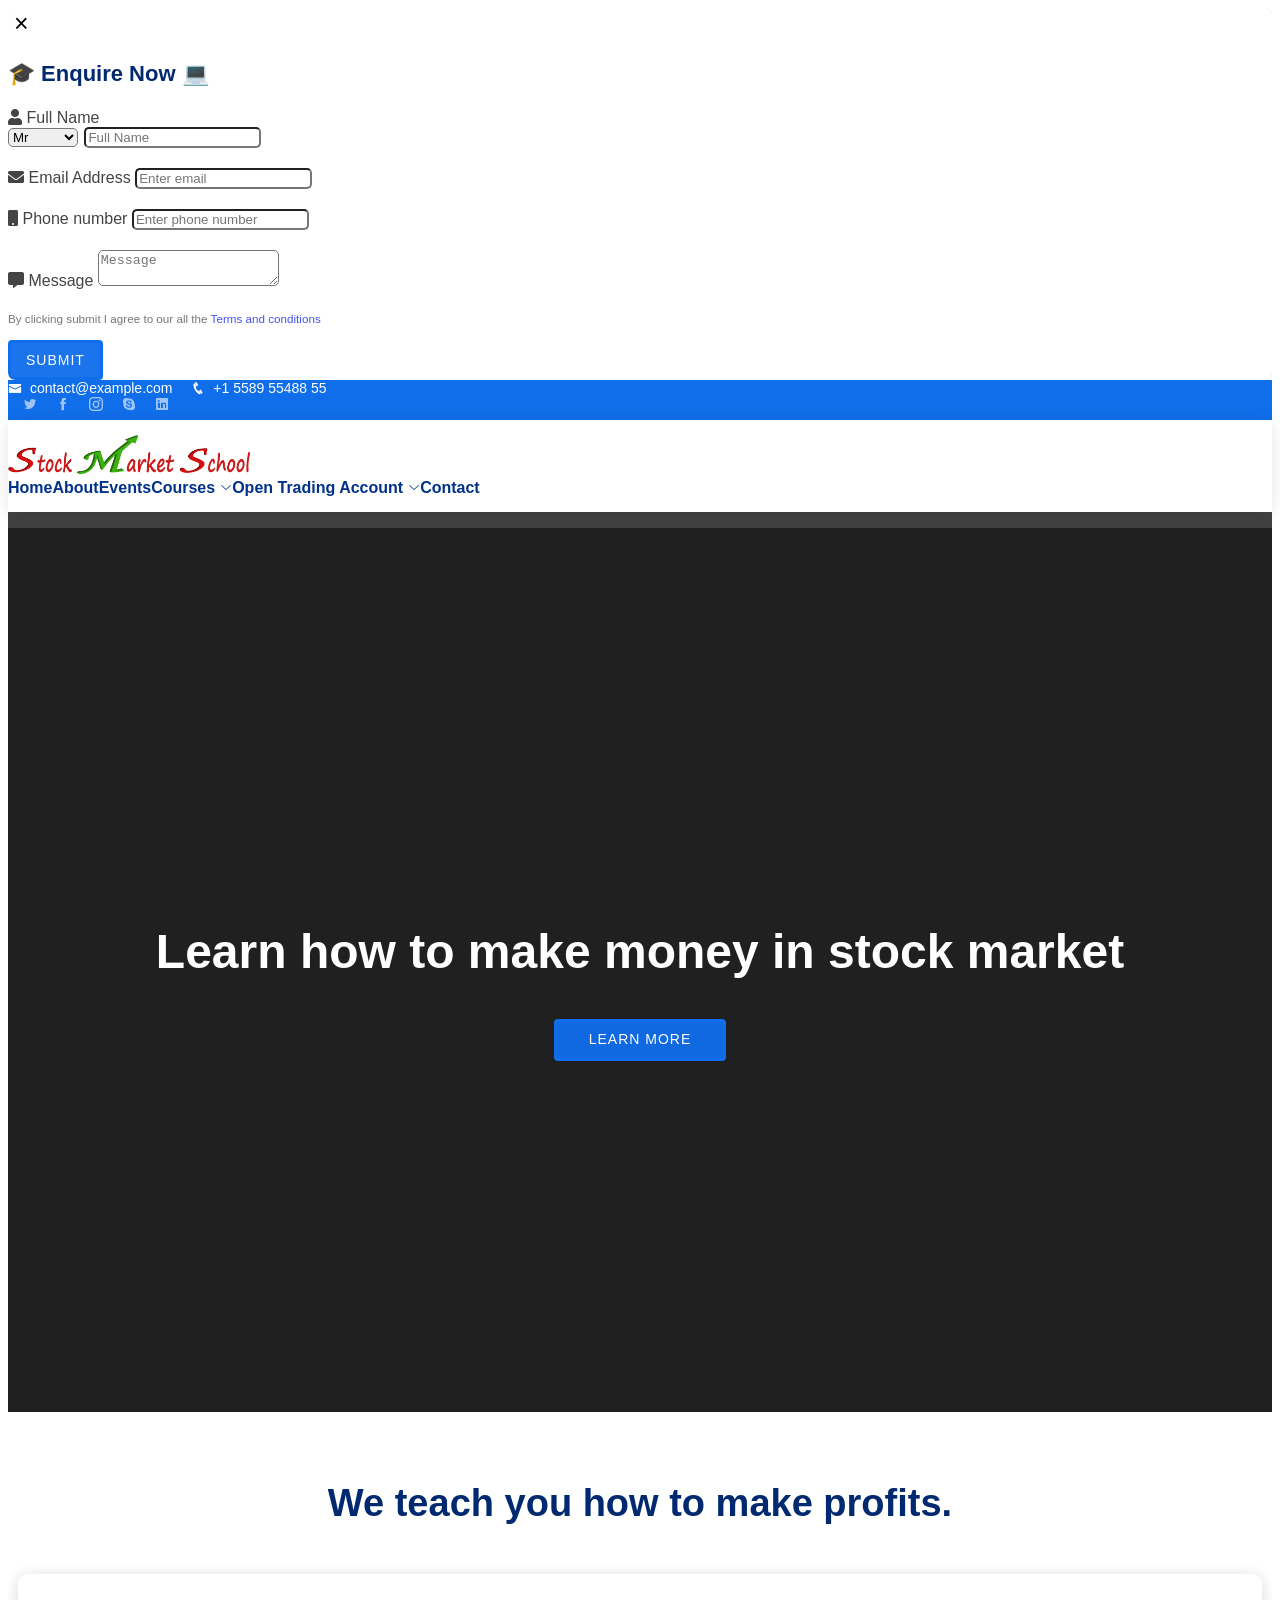
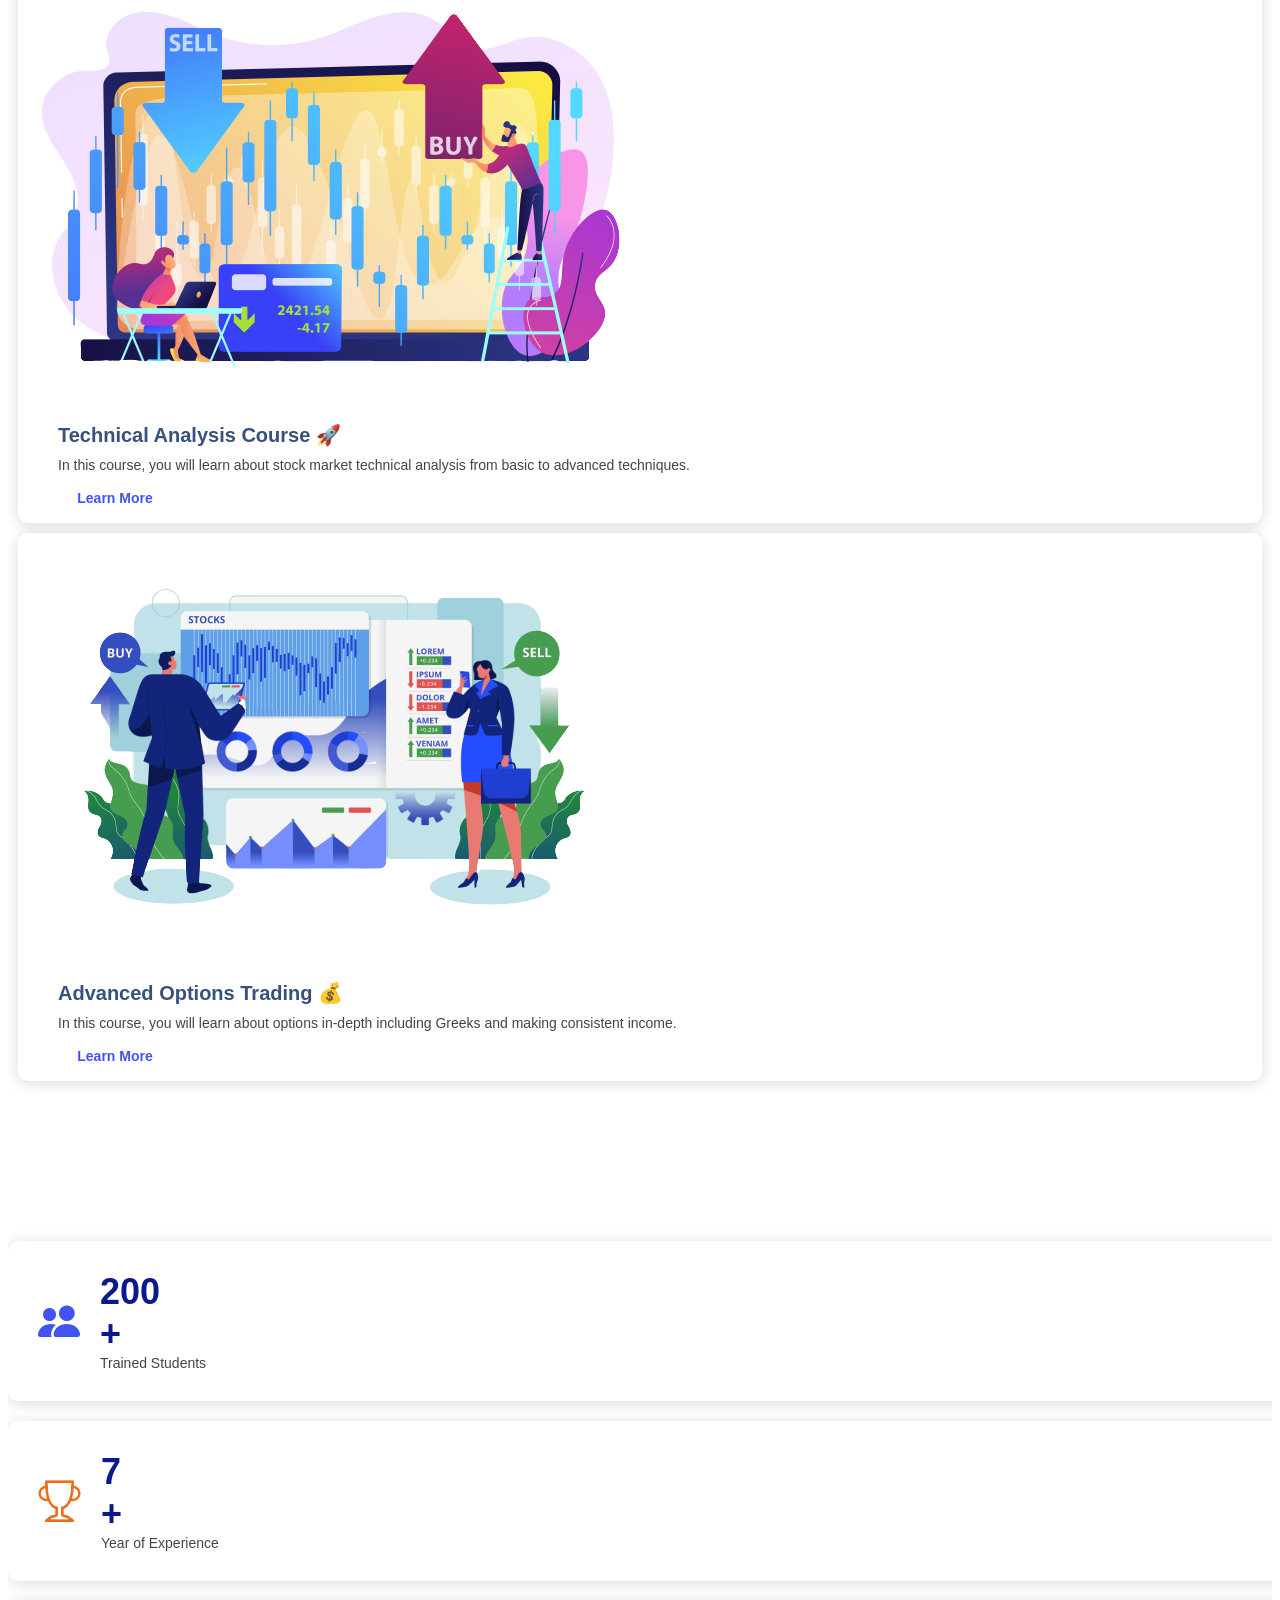
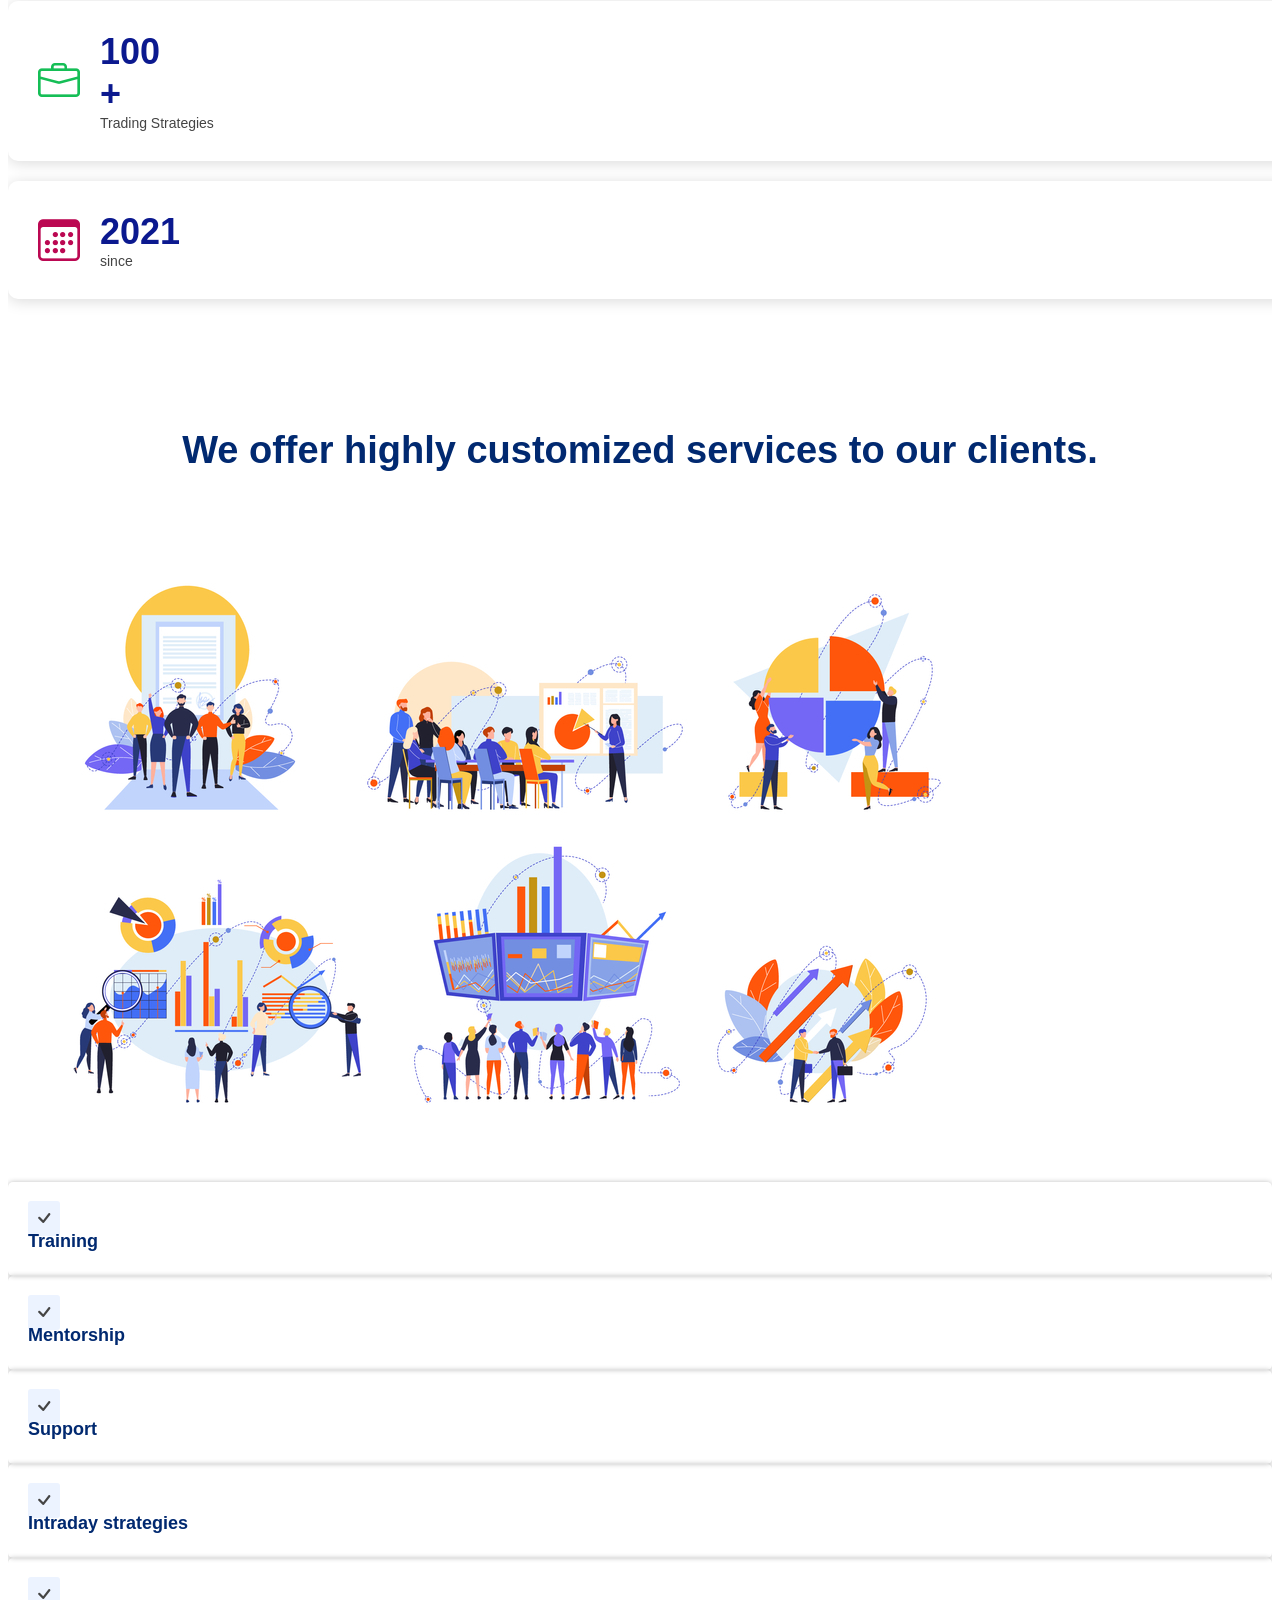
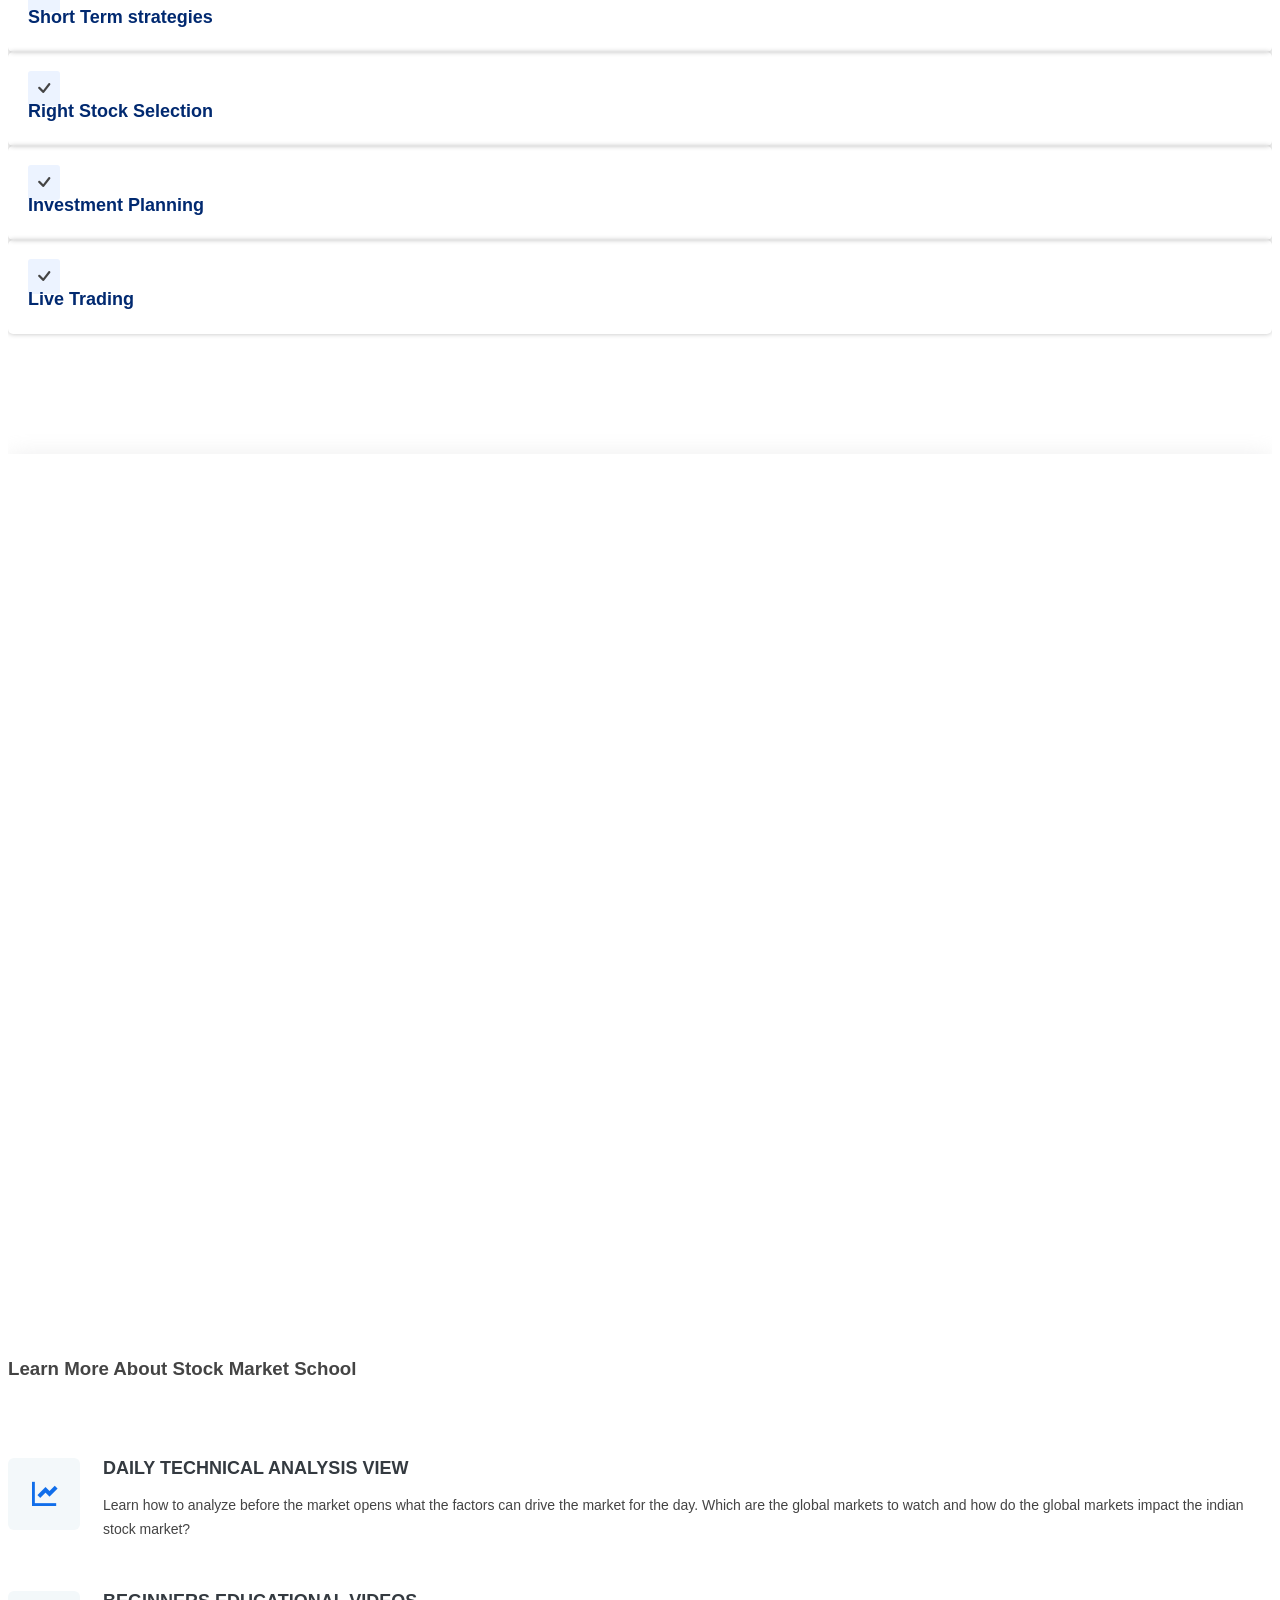
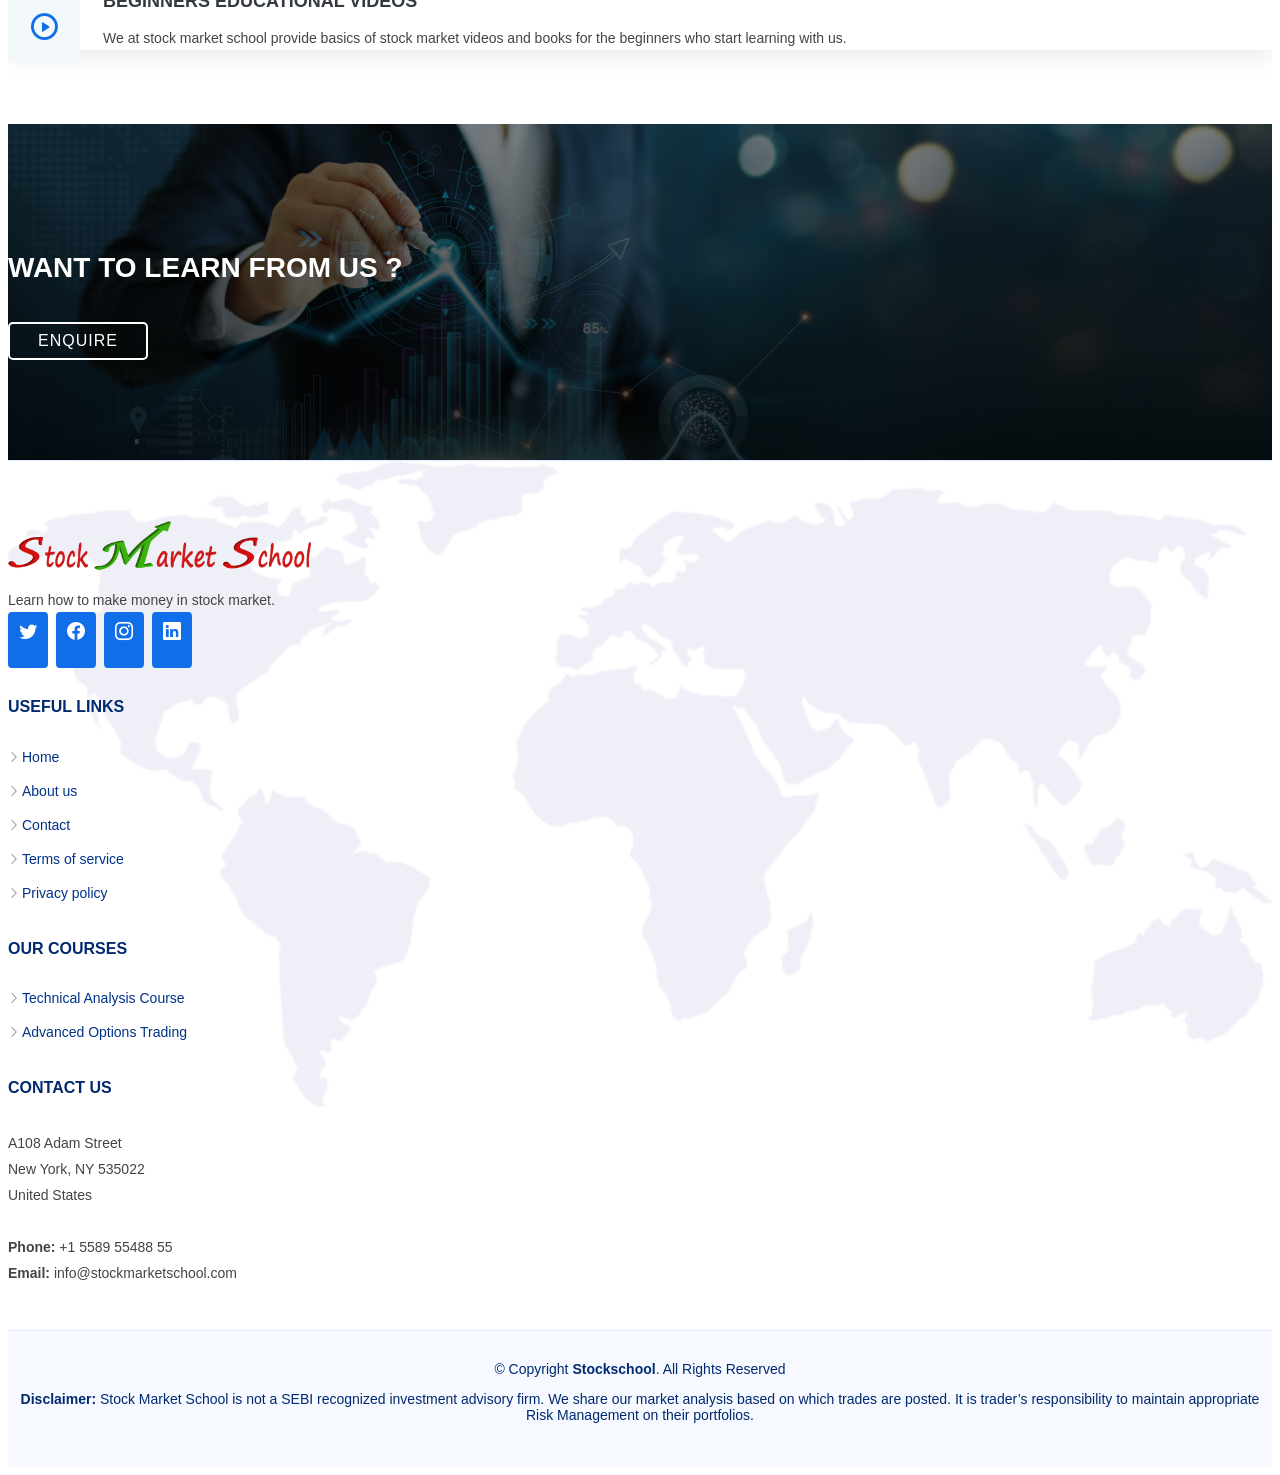
==== index.html @ 6d4ac3c4 "sfs" ====
<!DOCTYPE html>
<html lang="en">

<head>

  <meta charset="utf-8">
  <meta content="width=device-width, initial-scale=1.0" name="viewport">

  <title>Stock Market School-Home</title>
  <meta content="" name="description">

  <meta content="" name="keywords">

  <!-- Favicons -->
  <link rel="shortcut icon" href="favicon_io/favicon.ico" type="image/x-icon">
  <link href="favicon_io/apple-touch-icon.png" rel="apple-touch-icon">

  <!-- Vendor CSS Files -->
  <link href="assets/vendor/bootstrap/css/bootstrap.min.css" rel="stylesheet">
  <link href="assets/vendor/bootstrap-icons/bootstrap-icons.css" rel="stylesheet">
  <link href="assets/vendor/aos/aos.css" rel="stylesheet">
  <script src="assets/vendor/aos/aos.js"></script>
  <link href="assets/vendor/remixicon/remixicon.css" rel="stylesheet">
  <link href="assets/vendor/swiper/swiper-bundle.min.css" rel="stylesheet">
  <link href="assets/vendor/glightbox/css/glightbox.min.css" rel="stylesheet">
  <link rel="stylesheet" href="https://pro.fontawesome.com/releases/v5.10.0/css/all.css" integrity="sha384-AYmEC3Yw5cVb3ZcuHtOA93w35dYTsvhLPVnYs9eStHfGJvOvKxVfELGroGkvsg+p" crossorigin="anonymous"/>

  <!-- <link href="assets/vendor/boxicons/css/boxicons.min.css" rel="stylesheet"> -->

  <!-- Template Main CSS File -->
  <link href="assets/css/style.css" rel="stylesheet">


  <!-- Google Fonts -->
  <!-- <link
    href="https://fonts.googleapis.com/css?family=Open+Sans:300,300i,400,400i,600,600i,700,700i|Raleway:300,300i,400,400i,500,500i,600,600i,700,700i|Poppins:300,300i,400,400i,500,500i,600,600i,700,700i"
    rel="stylesheet"> -->

  <!-- carousel CSS Files -->
  <link href="assets/assets_carousel/vendor/icofont/icofont.min.css" rel="stylesheet">


  <script src="assets/assets_carousel/vendor/jquery/jquery.min.js"></script>
  <script src="assets/assets_carousel/vendor/bootstrap/js/bootstrap.bundle.min.js"></script>


  <!-- corousel Main CSS File -->
  <!-- <link href="assets_carousel/css/style.css" rel="stylesheet"> -->
  <!-- coursel css end -->

</head>
<style>
  p.one {
    border: solid 2px white;
    text-align: center;
    border: solid 2px white;
    padding: 5px;
    width: 100px;
    border-radius: 5px;
    /* 5px top and bottom, 20px on the sides */
  }

  .one:hover>b {
    color: black !important;
    animation: ease-in-out;
    animation-delay: 1s;
    transition: 0.25s;
  }

  .course-learn-more {
    display: block;
    width: 100px;
    text-align: center;
  }

  /* modal css */
  .modal-form {
    border-radius: 5px;
  }

  .modal-form:active {
    border-radius: 5px;
    outline: none;
    box-shadow: 0 0 0 2px rgb(0 102 253 / 55%) !important;
  }

  .modal-form:focus {
    box-shadow: 0 0 0 2px rgb(0 102 253 / 55%) !important;
    border-radius: 5px;
  }

  .modal {
    font-family: "Nunito", sans-serif !important;
    border-radius: 7px;
    overflow: hidden;
    background-color: transparent;
  }

  .modal .logo a img {
    width: 30px;
  }

  .modal .modal-content {
    background-color: transparent;
    border: none;
    border-radius: 7px;
  }

  .modal .modal-content .modal-body {
    border-radius: 7px;
    overflow: hidden;
    background-color: #efefef;
    padding-left: 0px;
    padding-right: 0px;
    -webkit-box-shadow: 0 10px 50px -10px rgba(0, 0, 0, 0.9);
    box-shadow: 0 10px 50px -10px rgba(0, 0, 0, 0.9);
  }

  .modal .modal-content .modal-body h2 {
    font-size: 18px;
  }

  .modal .modal-content .modal-body p {
    color: #777;
    font-size: 14px;
  }

  .modal .modal-content .modal-body h3 {
    color: #012970;
    font-size: 22px;
    font-family: "Nunito", sans-serif;
  }

  .modal .modal-content .modal-body .close-btn {
    color: #000;
  }

  .modal .modal-content .modal-body .promo-img {
    -webkit-box-flex: 0;
    -ms-flex: 0 0 50%;
    flex: 0 0 50%;
  }

  .modal .cancel {
    color: gray;
    font-size: 14px;
  }

  .close {
    background: white;
    border: none;
    font-size: 25px;
    font-family: 'Segoe UI', Tahoma, Geneva, Verdana, sans-serif;
  }

  .close:hover {
    transform: rotate(30deg);
    color: blue;
    /* font-size: 3px; */
    transition: 0.12s;
  }

  .space {
    margin-top: 20px;
    margin-bottom: 20px;
  }

  .submit {

    font-family: "Roboto", sans-serif;
    font-weight: 400;
    font-size: 14px;
    letter-spacing: 1px;
    display: inline-block;
    /* padding: 10px 32px 12px 32px; */
    padding: 10px !important;
    padding-left: 15px !important;
    padding-right: 15px !important;
    border-radius: 4px;
    transition: 0.5s;
    line-height: 1;
    /* margin: 10px; */
    color: #fff;
    -webkit-animation-delay: 0.8s;
    animation-delay: 0.8s;
    text-transform: uppercase;
    border: 3px solid #106eea;
    background: #106eeaf3;

  }

  .submit:hover {
    color: #106eea;
    background: transparent;
    border-color: #106eea;
  }

  .bg-image {
    background-size: cover;
    background-position: center;
    background-repeat: no-repeat;
  }

  .video-responsive {
    overflow: hidden;
    padding-bottom: 70%;
    position: relative;
    height: 0;
  }

  .video-responsive iframe {
    left: 0;
    top: 0;
    height: 100%;
    width: 100%;
    position: absolute;
  }
</style>
<!-- <script>
  var myCarousel = document.getElementById('myCarousel')

  myCarousel.addEventListener('slide.bs.carousel', function () {
    // do something...
    alert("move");
  })
</script> -->
<script>
  // show modal
  $(window).on('load', function () {
    // $('#exampleModalCenter').modal('toggle');
    setTimeout(function () {
      $('#exampleModalCenter').modal('show');

    }, 4000);
    setInterval(function () {
      console.log('Modal.show()');
      document.getElementById("modal-form").reset();

      $('#exampleModalCenter').modal('show');
    }, 120000);
  });

  $(document).ready(function () {
    // alert("close");
    $("#close").click(function () {
      document.getElementById("modal-form").reset();
      $('#exampleModalCenter').modal('hide');
    });
  });
</script>

<script src="https://code.jquery.com/jquery-3.5.1.min.js"></script>
<!-- <link rel="stylesheet" href="https://stackpath.bootstrapcdn.com/bootstrap/4.5.0/css/bootstrap.min.css">
   <script src="https://code.jquery.com/jquery-3.5.1.min.js"></script>
   <script src="https://stackpath.bootstrapcdn.com/bootstrap/4.5.0/js/bootstrap.min.js"></script> -->
<body>
  <!-- ======= modal ======= -->
  <!-- Button to Open the Modal -->
  <!-- The Modal -->
  <!-- Button trigger modal -->



  <!-- Modal -->
  <div class="modal fade" id="exampleModalCenter" tabindex="-1" role="dialog" aria-labelledby="exampleModalCenterTitle"
    aria-hidden="true">
    <div class="modal-dialog modal-lg modal-dialog-centered" role="document">
      <div class="modal-content rounded-0">

        <div class="modal-body py-0">
          <div class="d-flex main-content">
            <div class="container">
              <div class="row">

                <div class="bg-image promo-img col-sm-8 mr-3"
                  style="background-image: url('assets/img/logo/log png.png');">
                </div>

                <div class="col-sm-6" style="background-color: white;">
                  <div class="content-text  p-4">

                    <div style="margin: left 300px;">
                      <button type="button" id="close" class="close float-end" data-dismiss="modal">&times;</button>
                    </div>

                    <div class="d-flex justify-content-center">
                      <h3>🎓️ Enquire Now 💻️</h3>
                      <!-- <p>All their equipment and instruments are alive. The sky was cloudless and of a deep dark
                        blue.</p> -->
                    </div>


                    <form id="modal-form" name="submit-to-google-sheet" method="post">
                      <div class="form-row">
                        <div class="form-group input-field space ">
                          <i class="fas fa-user"></i> <label for="fname">Full Name</label>
                          <div class="d-flex flex-row justify-content-center">
                            <!-- <input class="form-control modal-form" style="width: 70px; margin-right: 2px;" id = "title"  type='text' list='listid'
                              placeholder="Mr">
                            <datalist id='listid'>
                              <option value='Mr'>
                              <option value='Mrs'>
                            </datalist> -->
                            <select name="cars" class="form-control modal-form" style="width: 70px; margin-right: 2px;"
                              id="title" required>
                              <!-- <option value="">Title</option> -->
                              <option value="Mr">Mr</option>
                              <option value="Mrs">Mrs</option>
                              <option value="Ms">Ms</option>
                              <option value="Miss">Miss</option>
                              <option value="Dr">Dr</option>
                            </select>
                            <input type="text" class="form-control validate modal-form" id="name" name="name"
                              placeholder="Full Name" required>
                          </div>
                        </div>
                      </div>
                      <div class="form-group space">
                        <i class="fas fa-envelope"></i> <label for="name">Email Address</label>
                        <input type="email" class="form-control modal-form" name="email" id="email"
                          placeholder="Enter email" required>
                      </div>
                      <div class="form-group space">
                        <i class="fas fa-mobile"></i> <label for="numbers">Phone number</label>
                        <input type="tel" class="form-control modal-form" id="phonenumber" name="phonenumber"
                          placeholder="Enter phone number" aria-required="true"  required>
                         
                      </div>
                      <div class="form-group space">
                        <i class="fas fa-comment-alt"></i> <label for="message">Message</label>
                        <textarea name="message" id="message" class="form-control modal-form" placeholder="Message"
                          aria-describedby="helpId"></textarea>
                      </div>
                      <div class="form-group  d-flex flex-row justify-content-center">
                        <p class="custom-note"><small>By clicking submit I agree to our all the <a href="#">Terms and
                              conditions</a></small></p>
                      </div>
                      <div class="form-group d-flex flex-row justify-content-center">
                        <input type="submit" class="btn submit btn-primary btn-block"
                          style="padding: 5px; padding-left: 20px; padding-right: 20px;">
                      </div>
                    </form>
                  </div>
                </div>
              </div>
            </div>
          </div>
        </div>
      </div>
    </div>
  </div>
  <!-- ======= end modal ======= -->
  <!-- ======= Top Bar ======= -->

  <div id="topbar" class="d-none d-lg-flex align-items-center fixed-top">
    <div class="container d-flex">
      <div class="contact-info mr-auto">
        <i class="icofont-envelope"></i> <a href="mailto:contact@example.com">contact@example.com</a>
        <i class="icofont-phone"></i> +1 5589 55488 55
      </div>
      <div class="top-bar-social-links">
        <a href="#" class="twitter"><i class="icofont-twitter"></i></a>
        <a href="#" class="facebook"><i class="icofont-facebook"></i></a>
        <a href="#" class="instagram"><i class="icofont-instagram"></i></a>
        <a href="#" class="skype"><i class="icofont-skype"></i></a>
        <a href="#" class="linkedin"><i class="icofont-linkedin"></i></i></a>
      </div>
    </div>
  </div>
  <!-- ======= Header ======= -->
  <header id="header" class="header fixed-top">
    <div class="container-fluid container-xl d-flex align-items-end justify-content-between">

      <a href="index.html" class="logo d-flex align-items-center">
        <img class="img-fluid" src="assets/img/logo/nav_logo_tx1.png" alt="">

        <!-- <span>Stock Market School</span> -->
      </a>

      <nav id="navbar" class="navbar">
        <ul>
          <li><a class="nav-link scrollto" href="index.html">Home</a></li>
          <div></div>
          <li><a class="nav-link scrollto" href="about.html">About</a></li>
          <li><a class="nav-link scrollto" href="live-webinar.html">Events</a></li>
          <li class="dropdown"><a class="nav-link scrollto" href="" disabled tabindex="-1">Courses <i
                class="bi bi-chevron-down"></i></a>
            <ul>
              <li><a href="courses/course1.html">🚀️ Technical Analysis Course</a></li>
              <li><a href="courses/course2.html">💰️ Advanced Options Trading</a></li>

            </ul>
          </li>

          <!-- <ul>
              <li><a href="#">Drop Down 1</a></li>
              <li class="dropdown"><a href="#"><span>courses</span> <i class="bi bi-chevron-right"></i></a>
                <ul>
                  <li><a href="#">course 1</a></li>
                  <li><a href="#">course 2</a></li>

                </ul>
              </li>
              <li><a href="#">Drop Down 2</a></li>
              <li><a href="#">Drop Down 3</a></li>
              <li><a href="#">Drop Down 4</a></li>
            </ul>
          </li> -->
          <li class="dropdown"><a class="nav-link scrollto" href="" disabled tabindex="-1">Open Trading Account <i
                class="bi bi-chevron-down"></i></a>
            <ul>
              <li><a href="https://zerodha.com/?c=FX9409&s=CONSOLE"><img src="assets/img/nav-icons/footer-zerodha.png"
                    class="img-responsive img-thumbnail" style="height: 30px;width: 30px;" alt="" srcset=""> Open an
                  account with Zerodha </a></li>
              <li><a href="https://www.5paisa.com/open-demat-account/?referralcode=57130872"><img
                    src="assets/img/nav-icons/footer-5paisa.png" class="img-responsive img-thumbnail"
                    style="height: 30px;width: 30px;" alt="" srcset="">Open an account with
                  5paisa</a></li>

            </ul>
          </li>
          <li><a class="nav-link scrollto" href="contact.html">Contact</a></li>
          <!-- <li><a class="getstarted scrollto" href="about.html">Get Started</a></li> -->
        </ul>
        <i class="bi bi-list mobile-nav-toggle"></i>
      </nav><!-- .navbar -->

    </div>
  </header><!-- End Header -->


  <!-- ======= Hero Section ======= -->
  <section id="hero" data-aos="fade-up">
    <div class="hero-container">
      <div id="heroCarousel" class="carousel slide carousel-fade" data-ride="carousel">

        <ol class="carousel-indicators" id="hero-carousel-indicators"></ol>

        <div class="carousel-inner" role="listbox">

          <!-- Slide 1 -->
          <!-- <div class="carousel-item" style="background: url(assets_carousel/img/slide/slide-8.jpg);"> -->
          <div class="carousel-item active" style="background: url('assets/assets_carousel/img/carousel-gif.gif');background-repeat: no-repeat;background-size:
              cover;">
            <div class="carousel-container">
              <div class="carousel-content">
                <h2 class="animate__animated animate__fadeInDown">Learn how to make money in stock market</h2>
                <p class="animate__animated animate__fadeInUp"></p>
                <div>
                  <a href="#team" class="btn-get-started animate__animated animate__fadeInUp scrollto">Learn More</a>
                </div>
              </div>
            </div>
          </div>

          <!-- Slide 2 -->
          <!-- <div class="carousel-item active" style="background: url(assets_carousel/img/slide/slide-4.jpg);"> -->
          <div class="carousel-item " style="background: url(https://media-exp1.licdn.com/dms/image/C5612AQHALJwCfHE9jg/article-cover_image-shrink_720_1280/0/1606881453611?e=1633564800&v=beta&t=0Hth0nBASP5bid4g5luc_5STqwnyeUlldflHDWzlhRg); background-repeat: no-repeat;background-size:
              cover;">
            <div class="carousel-container">
              <div class="carousel-content">
                <h2 class="animate__animated animate__fadeInDown">We make you Independent Investor and Trader
                </h2>
                <p class="animate__animated animate__fadeInUp"></p>
                <div>
                  <a href="#team" class="btn-get-started animate__animated animate__fadeInUp scrollto">Learn
                    More</a>
                </div>
              </div>
            </div>
          </div>

          <!-- Slide 3 -->
          <!-- <div class="carousel-item" style="background: url(assets_carousel/img/slide/slide-3.jpg);"> -->
          <div class="carousel-item"
            style="background: url(https://instinctif.com/content/uploads/2021/02/shutterstock_1049641082.jpg); background-repeat: no-repeat;  background-size: cover;">
            <!-- <div class="carousel-background"><img src="assets_carousel/img/slide/slide-3.jpg" alt=""> -->
            <!-- <div class="carousel-background" style="background-image: linear-gradient(toright, white, white);"></div> -->
            <div class="carousel-container">
              <div class="carousel-content">
                <h2 class="animate__animated animate__fadeInDown"
                  style="font-family:Verdana, Geneva, Tahoma, sans-serif;">Want to become independent successful trader
                </h2>
                <p class="animate__animated animate__fadeInUp"></p>
                <div>
                  <a href="#team" class="btn-get-started animate__animated animate__fadeInUp scrollto">Learn
                    More</a>
                </div>
              </div>
            </div>
          </div>
          <!-- slide 4 -->


        </div>

        <a class="carousel-control-prev" onclick="window.location.href='#heroCarousel'" role="button" data-slide="prev">
          <span class="carousel-control-prev-icon icofont-simple-left" aria-hidden="true"></span>
          <span class="sr-only">Previous</span>
        </a>

        <a class="carousel-control-next" href="#heroCarousel" role="button" data-slide="next">
          <span class="carousel-control-next-icon icofont-simple-right" aria-hidden="true"></span>
          <span class="sr-only">Next</span>
        </a>

      </div>
    </div>
  </section><!-- End Hero -->
  <!-- ======= Hero Section ======= -->


  <!-- End Hero -->

  <main id="main">
    <!-- ================team ============== -->
    <section id="team" class="team section-bg">
      <header class="section-header">

        <p>We teach you how to make profits.</p>
      </header>
      <div class="container" data-aos="fade-up">
        <div class="row d-flex flex-row flex-wrap">
          <div class="col-sm-6 col-lg-6 col-md-12" data-aos="zoom-in" data-aos-delay="200">
            <div class="card member c1 border-0 mb-3 ">
              <div class="row g-0">
                <div class="col-md-4 col-lg-4 col-sm-6">
                  <img src="assets/img/19197351-removebg-preview.png"
                    class="img-fluid img-responsive rounded card-img-top" alt="...">
                </div>
                <div class="col-md-8 col-lg-8">
                  <div class="card-body member-info">
                    <h4 class="card-title ">Technical Analysis Course 🚀️</h4>

                    <p class="card-text">In this course, you will learn about stock market technical analysis from basic
                      to advanced
                      techniques.</p>
                    <div class="course-learn-more">
                      <a href="courses/course2.html">
                        <!-- <button type="button" class="btn btn-outline-secondary btn-sm">Learn More</button> -->
                        <p class="one"><b>Learn More</b></p>
                      </a>
                    </div>
                  </div>
                </div>
              </div>
            </div>
          </div>

          <div class="col-sm-6 col-lg-6 col-md-12" data-aos="zoom-in" data-aos-delay="200">
            <div class="card member c2 border-0 mb-3 ">
              <div class="row g-0">
                <div class="col-md-4 col-sm-6 col-lg-4 ">
                  <img src="assets/img/4016345-removebg-preview.png"
                    class="img-fluid img-responsive  rounded card-img-top" alt="...">
                </div>
                <div class="col-lg-8 col-md-8">
                  <div class="card-body member-info">
                    <h4 class="card-title">Advanced Options Trading 💰️</h4>

                    <p class="card-text">In this course, you will learn about options in-depth including Greeks and
                      making
                      consistent income.</p>
                    <div class="course-learn-more">
                      <a href="courses/course2.html">
                        <!-- <button type="button" class="btn btn-outline-secondary btn-sm">Learn More</button> -->
                        <p class="one"><b>Learn More</b></p>
                      </a>
                    </div>

                  </div>
                </div>
              </div>
            </div>
          </div>
        </div>
      </div>


    </section>
    <!-- end team -->

    <!-- ======= About Section ======= -->
    <!-- End About Section -->

    <!-- ======= Values Section ======= -->
    <!-- End Values Section -->

    <!-- ======= Counts Section ======= -->
    <section id="counts" class="counts">
      <div class="container" data-aos="fade-up">

        <div class="row gy-4">

          <div class="col-lg-3 col-md-6">
            <div class="count-box happy-icons">
              <i class="bi bi-people-fill"></i>
              <div>
                <div class="d-flex flex-row">
                  <span data-purecounter-start="0" data-purecounter-end="200" data-purecounter-duration="1"
                    class="purecounter"></span>
                  <span>+</span>
                </div>

                <p>Trained Students</p>
              </div>
            </div>
          </div>

          <div class="col-lg-3 col-md-6">
            <div class="count-box happy-icons">
              <i class="bi bi-trophy" style="color: #ee6c20;"></i>
              <div>
                <div class="d-flex flex-row">
                  <span data-purecounter-start="0" data-purecounter-end="7" data-purecounter-duration="1"
                    class="purecounter"></span>
                  <span>+</span>
                </div>
                <p>Year of Experience</p>
              </div>
            </div>
          </div>

          <div class="col-lg-3 col-md-6">
            <div class="count-box happy-icons">
              <i class="bi bi-briefcase" style="color: #15be56;"></i>
              <div>
                <div class="d-flex flex-row">
                  <span data-purecounter-start="0" data-purecounter-end="100" data-purecounter-duration="1"
                    class="purecounter"></span>
                  <span>+</span>
                </div>

                <p>Trading Strategies</p>
              </div>
            </div>
          </div>

          <div class="col-lg-3 col-md-6">
            <div class="count-box happy-icons">
              <i class="bi bi-calendar3" style="color: #bb0852;"></i>
              <div>
                <div class="d-flex flex-row">
                  <span data-purecounter-start="0" data-purecounter-end="2021" data-purecounter-duration="1"
                    class="purecounter"></span>
                  <!-- <span>+</span> -->
                </div>

                <p>since</p>
              </div>
            </div>
          </div>

        </div>

      </div>
    </section><!-- End Counts Section -->


    <!-- ======= Features Section ======= -->
    <section id="features" class="features">

      <div class="container" data-aos="fade-up">

        <header class="section-header">

          <p> We offer highly customized services to our clients.</p>
        </header>

        <div class="row">

          <div class="col-lg-6">
            <!-- <img src="https://bcreactor.com/wp-content/uploads/2018/08/Trainng.png" class="img-fluid" alt=""> -->
            <img src="assets/services.jpg" class="img-fluid" alt="" srcset="">
          </div>

          <div class="col-lg-6 mt-5 mt-lg-0 d-flex">
            <div class="row align-self-center gy-4">

              <div class="col-md-6" data-aos="zoom-out" data-aos-delay="200">
                <div class="feature-box d-flex align-items-center">
                  <i class="bi bi-check"></i>

                  <h3>Training</h3>

                  <!-- <div>
                    <p>Lorem ipsum, dolor sit amet consectetur adipisic</p>
                  </div> -->

                </div>
              </div>

              <div class="col-md-6" data-aos="zoom-out" data-aos-delay="300">
                <div class="feature-box d-flex align-items-center">
                  <i class="bi bi-check"></i>
                  <h3>Mentorship</h3>
                </div>
              </div>

              <div class="col-md-6" data-aos="zoom-out" data-aos-delay="400">
                <div class="feature-box d-flex align-items-center">
                  <i class="bi bi-check"></i>

                  <h3>Support</h3>

                </div>
              </div>

              <div class="col-md-6" data-aos="zoom-out" data-aos-delay="500">
                <div class="feature-box d-flex align-items-center">
                  <i class="bi bi-check"></i>
                  <h3>Intraday strategies</h3>
                </div>
              </div>

              <div class="col-md-6" data-aos="zoom-out" data-aos-delay="600">
                <div class="feature-box d-flex align-items-center">
                  <i class="bi bi-check"></i>
                  <h3>Short Term strategies</h3>
                </div>
              </div>

              <div class="col-md-6" data-aos="zoom-out" data-aos-delay="700">
                <div class="feature-box d-flex align-items-center">
                  <i class="bi bi-check"></i>
                  <h3>Right Stock Selection</h3>
                </div>
              </div>

              <div class="col-md-6" data-aos="zoom-out" data-aos-delay="600">
                <div class="feature-box d-flex align-items-center">
                  <i class="bi bi-check"></i>
                  <h3>Investment Planning</h3>
                </div>
              </div>

              <div class="col-md-6" data-aos="zoom-out" data-aos-delay="600">
                <div class="feature-box d-flex align-items-center">
                  <i class="bi bi-check"></i>
                  <h3>Live Trading</h3>
                </div>

              </div>
            </div>
          </div>
        </div> <!-- / row -->
      </div>
    </section><!-- End Features Section -->

    <!-- ======= Popular Courses Section ======= -->

    <!-- End Popular Courses Section -->


    <!-- ======= Clients Section ======= -->
    <!-- End Clients Section -->

    <!-- ======= Recent Blog Posts Section ======= -->
    <!-- <section id="recent-blog-posts" class="recent-blog-posts">

      <div class="container" data-aos="fade-up">

        <header class="section-header">
          <h2>Blog</h2>
          <p>Recent posts form our Blog</p>
        </header>

        <div class="row">

          <div class="col-lg-4">
            <div class="post-box">
              <div class="post-img"><img src="assets/img/blog/blog-1.jpg" class="img-fluid" alt=""></div>
              <span class="post-date">Tue, September 15</span>
              <h3 class="post-title">Eum ad dolor et. Autem aut fugiat debitis voluptatem consequuntur sit</h3>
              <a href="blog-singe.html" class="readmore stretched-link mt-auto"><span>Read More</span><i
                  class="bi bi-arrow-right"></i></a>
            </div>
          </div>

          <div class="col-lg-4">
            <div class="post-box">
              <div class="post-img"><img src="assets/img/blog/blog-2.jpg" class="img-fluid" alt=""></div>
              <span class="post-date">Fri, August 28</span>
              <h3 class="post-title">Et repellendus molestiae qui est sed omnis voluptates magnam</h3>
              <a href="blog-singe.html" class="readmore stretched-link mt-auto"><span>Read More</span><i
                  class="bi bi-arrow-right"></i></a>
            </div>
          </div>

          <div class="col-lg-4">
            <div class="post-box">
              <div class="post-img"><img src="assets/img/blog/blog-3.jpg" class="img-fluid" alt=""></div>
              <span class="post-date">Mon, July 11</span>
              <h3 class="post-title">Quia assumenda est et veritatis aut quae</h3>
              <a href="blog-singe.html" class="readmore stretched-link mt-auto"><span>Read More</span><i
                  class="bi bi-arrow-right"></i></a>
            </div>
          </div>

        </div>

      </div>

    </section> -->
    <!-- End Recent Blog Posts Section -->

    <!-- ======= Why Us Section ======= -->
    <section class="why-us section-bg" data-aos="fade-up" date-aos-delay="200">
      <div class="container">

        <div class="row d-flex flex-lg-row flex-md-column flex-md-wrap ">
          <div class="col-lg-6 col-md-12 col-sm-3 video-box">
            <!-- <img src="assets/img/why-us.jpg" class="img-fluid" alt="">
            <a href="https://www.youtube.com/watch?v=jDDaplaOz7Q" class="venobox play-btn mb-4" data-vbtype="video"
              data-autoplay="true"></a> -->
            <div class="video-responsive"><iframe style="padding:10px;padding-top: 15px;" width="600" height="450"
                src="https://www.youtube.com/embed/OJ_1BZ7ZrbA?autoplay=1&mute=1" title="YouTube video player"
                frameborder="0"
                allow="accelerometer; autoplay; clipboard-write; encrypted-media; gyroscope; picture-in-picture;  "
                allowfullscreen>
              </iframe></div>

          </div>



          <div class="col-lg-6 col-md-12 col-sm-3 d-flex flex-column justify-content-center p-5">
            <div class="title">
              <h3>Learn More About Stock Market School</h3>
            </div>

            <!-- <div class="icon-box">
            <div class="title">
              <h4>Learn More About Stock Market</h4>
            </div>
          </div> -->

            <br><br>
            <div class="icon-box">

              <div class="icon"><i class="ri-line-chart-fill"></i></div>

              <h4 class="title"><a href="">Daily Technical Analysis view</a></h4>
              <p class="description">Learn how to analyze before the market opens what the factors can drive the market
                for the day.
                Which are the global markets to watch and how do the global markets impact the indian stock market?
              </p>

            </div>

            <div class="icon-box">
              <div class="icon"><i class="ri-play-circle-line"></i></div>
              <h4 class="title"><a href="">Beginners educational videos</video></a></h4>
              <p class="description">We at stock market school provide basics of stock market videos and books for the
                beginners who start learning with us.
              </p>
            </div>

          </div>
        </div>

      </div>
    </section><!-- End Why Us Section -->

    <!-- ======= Cta Section ======= -->
    <section id="cta" class="cta" data-aos="fade-up" data-aos-delay="300">
      <div class="container" data-aos="fade-up" data-aos-delay="600">

        <div class="text-center">
          <h3>WANT TO LEARN FROM US ?</h3>
          <!-- <p> Duis aute irure dolor in reprehenderit in voluptate velit esse cillum dolore eu fugiat nulla pariatur.
            Excepteur sint occaecat cupidatat non proident, sunt in culpa qui officia deserunt mollit anim id est
            laborum.</p> -->
          <a class="cta-btn" href="contact.html">Enquire</a>
        </div>

      </div>
    </section>
    <!-- End Cta Section -->
  </main><!-- End #main -->


  <!-- ======= Footer ======= -->
  <footer id="footer" class="footer">


    <div class="footer-top">
      <div class="container">
        <div class="row gy-4">
          <div class="col-lg-5 col-md-12 footer-info">
            <a href="index.html" class="logo d-flex align-items-center">
              <img src="assets/img/logo/nav_logo_tx1.png" alt="">
              <!-- <span>Stockschool</span> -->
            </a>
            <p>Learn how to make money in stock market.</p>
            <div class="social-links mt-3">
              <a href="#" class="twitter footer-social-link"><i class="bi bi-twitter"></i></a>
              <a href="#" class="facebook footer-social-link"><i class="bi bi-facebook"></i></a>
              <a href="#" class="instagram footer-social-link"><i class="bi bi-instagram bx bxl-instagram"></i></a>
              <a href="#" class="linkedin footer-social-link"><i class="bi bi-linkedin bx bxl-linkedin"></i></a>
            </div>
          </div>

          <div class="col-lg-2 col-6 footer-links">
            <h4>Useful Links</h4>
            <ul>
              <li><i class="bi bi-chevron-right"></i> <a href="index.html">Home</a></li>
              <li><i class="bi bi-chevron-right"></i> <a href="about.html">About us</a></li>
              <li><i class="bi bi-chevron-right"></i> <a href="contact.html">Contact</a></li>
              <li><i class="bi bi-chevron-right"></i> <a href="#">Terms of service</a></li>
              <li><i class="bi bi-chevron-right"></i> <a href="#">Privacy policy</a></li>
            </ul>
          </div>

          <div class="col-lg-2 col-6 footer-links">
            <h4>Our Courses</h4>
            <ul>
              <li><i class="bi bi-chevron-right"></i> <a href="courses/course1.html">Technical Analysis Course</a></li>
              <li><i class="bi bi-chevron-right"></i> <a href="courses/course2.html">Advanced Options Trading</a></li>

            </ul>
          </div>

          <div class="col-lg-3 col-md-12 footer-contact text-center text-md-start">
            <h4>Contact Us</h4>
            <p>
              A108 Adam Street <br>
              New York, NY 535022<br>
              United States <br><br>
              <strong>Phone:</strong> +1 5589 55488 55<br>
              <strong>Email:</strong> info@stockmarketschool.com<br>
            </p>

          </div>

        </div>
      </div>
    </div>

    <div class="container">
      <div class="copyright">
        &copy; Copyright <strong><span>Stockschool</span></strong>. All Rights Reserved
        <div>
          <p>
            <strong>Disclaimer:</strong>
            Stock Market School is not a SEBI recognized investment advisory firm. We share our market analysis based on
            which
            trades are posted. It is trader’s responsibility to maintain appropriate Risk Management on their
            portfolios.
          </p>
        </div>
      </div>
    </div>

  </footer><!-- End Footer -->

  <div id="preloader"></div>
  <a href="#" class="back-to-top d-flex align-items-center justify-content-center"><i
      class="bi bi-arrow-up-short"></i></a>

  <!-- Vendor JS Files -->
  <script src="assets/vendor/bootstrap/js/bootstrap.bundle.js"></script>
  <script src="assets/vendor/aos/aos.js"></script>
  <script src="assets/vendor/php-email-form/validate.js"></script>
  <script src="assets/vendor/swiper/swiper-bundle.min.js"></script>
  <script src="assets/vendor/purecounter/purecounter.js"></script>
  <script src="assets/vendor/isotope-layout/isotope.pkgd.min.js"></script>
  <script src="assets/vendor/glightbox/js/glightbox.min.js"></script>

  <!-- Template Main JS File -->
  <script src="assets/js/main.js"></script>
  <!-- <script src="js/main.js"></script> -->
  <!-- <link rel="stylesheet" href="css/style.css "> -->


  <!-- modal submit sheet -->
  <script>
    const scriptURL =
      'https://script.google.com/macros/s/AKfycbyYThVc9rXyy-AQ6MDxGPsDKEyoV2aaGzGlQnztn0kyP_nV9puCVkxKo5zC9y3jVSYY/exec'
    const form = document.forms['submit-to-google-sheet']


    form.addEventListener('submit', e => {
      e.preventDefault();
      $('#exampleModalCenter').modal('hide');
      fetch(scriptURL, {
        method: 'POST',
        body: new FormData(form)
      })
        .then(response => console.log('Success!', response))
        .catch(error => console.error('Error!', error.message))
    })
  </script>



  <!--Start of Tawk.to Script-->
  <script type="text/javascript">
    var Tawk_API = Tawk_API || {}, Tawk_LoadStart = new Date();
    (function () {
      var s1 = document.createElement("script"), s0 = document.getElementsByTagName("script")[0];
      s1.async = true;
      s1.src = 'https://embed.tawk.to/610668b7d6e7610a49adfe5f/1fc0gi49d';
      s1.charset = 'UTF-8';
      s1.setAttribute('crossorigin', '*');
      s0.parentNode.insertBefore(s1, s0);
    })();
  </script>
  <!--End of Tawk.to Script-->
</body>

</html>
---- assets/css/style.css ----
/*--------------------------------------------------------------
# General
--------------------------------------------------------------*/
:root {
  scroll-behavior: smooth;
}

body {
  /* font-family: "Open Sans", sans-serif; */
  font-family: "Nunito", sans-serif !important;
  color: #444444;
}

a {
  color: #4154f1;
  text-decoration: none;
}

a:hover {
  color: #717ff5;
  text-decoration: none;

}

.bi-chevron-right::before {
  content: "\f285";
  color: grey;
}

/*------ scroll ----bar */
::-webkit-scrollbar {
  width: 5px;
}

::-webkit-scrollbar-thumb {
  border-radius: 4px;
  background: linear-gradient(45deg, blue, skyblue);
  box-shadow: inset 0 0 5px;
}

/* scroll bar end */
h1,
h2,
h3,
h4,
h5,
h6 {
  font-family: "Nunito", sans-serif;
}

/*-------------------------------------------------------------
# HOME PAGE
--------------------------------------------------------------*/
/*------------------------------------------------------------
#  CAROUSEL
--------------------------------------------------------------*/
/*--------------------------------------------------------------
# Top Bar
--------------------------------------------------------------*/


/*--------------------------------------------------------------
# Hero Section
--------------------------------------------------------------*/
#hero {
  width: 100%;
  height: 100vh;
  background-color: rgba(17, 17, 17, 0.8);
  overflow: hidden;
  padding: 0;

}

#hero .carousel-item {
  width: 100%;
  height: 100vh;
  background-size: cover;
  background-position: center;
  background-repeat: no-repeat;
  position: relative;
}

#hero .carousel-item::before {
  content: '';
  background-color: rgba(0, 0, 0, 0.5);
  position: absolute;
  top: 0;
  right: 0;
  left: 0;
  bottom: 0;
}

#hero .carousel-container {
  display: flex;
  justify-content: center;
  align-items: center;
  position: absolute;
  bottom: 0;
  top: 0;
  left: 0;
  right: 0;
}

#hero .carousel-content {
  text-align: center;
}

#hero h2 {
  color: #fff;
  margin-bottom: 30px;
  font-size: 48px;
  font-weight: 700;
}

#hero h2 span {
  color: #5c9f24;
}

#hero p {
  width: 80%;
  -webkit-animation-delay: 0.4s;
  animation-delay: 0.4s;
  margin: 0 auto 30px auto;
  color: #fff;
}

#hero .carousel-inner .carousel-item {
  transition-property: opacity;
  background-position: center top;
}

#hero .carousel-inner .carousel-item,
#hero .carousel-inner .active.carousel-item-left,
#hero .carousel-inner .active.carousel-item-right {
  opacity: 0;
}

#hero .carousel-inner .active,
#hero .carousel-inner .carousel-item-next.carousel-item-left,
#hero .carousel-inner .carousel-item-prev.carousel-item-right {
  opacity: 1;
  transition: 0.5s;
}

#hero .carousel-inner .carousel-item-next,
#hero .carousel-inner .carousel-item-prev,
#hero .carousel-inner .active.carousel-item-left,
#hero .carousel-inner .active.carousel-item-right {
  left: 0;
  transform: translate3d(0, 0, 0);
}

#hero .carousel-control-prev,
#hero .carousel-control-next {
  width: 10%;
  opacity: 1;
}

#hero .carousel-control-next-icon,
#hero .carousel-control-prev-icon {
  background: none;
  font-size: 36px;
  line-height: 1;
  width: auto;
  height: auto;
  background: rgba(255, 255, 255, 0.1);
  border-radius: 50px;
  padding: 10px;
  transition: 0.3s;
  color: rgba(255, 255, 255, 0.5);
}

#hero .carousel-control-next-icon:hover,
#hero .carousel-control-prev-icon:hover {
  background: rgba(255, 255, 255, 0.2);
  color: rgba(255, 255, 255, 0.8);
}

#hero .carousel-indicators li {
  cursor: pointer;
  background: #fff;
  overflow: hidden;
  border: 0;
  width: 12px;
  height: 12px;
  border-radius: 50px;
  opacity: .6;
  transition: 0.3s;
}

#hero .carousel-indicators li.active {
  opacity: 1;
  background: #106eea;
}

#hero .btn-get-started {
  font-family: "Roboto", sans-serif;
  font-weight: 400;
  font-size: 14px;
  letter-spacing: 1px;
  display: inline-block;
  padding: 10px 32px 12px 32px;
  border-radius: 4px;
  transition: 0.5s;
  line-height: 1;
  margin: 10px;
  color: #fff;
  -webkit-animation-delay: 0.8s;
  animation-delay: 0.8s;
  text-transform: uppercase;
  border: 3px solid #106eea;
  background: #106eeaf3;
}

#hero .btn-get-started:hover {
  /* background: #3498db;
  border-color: #3498db;*/
  color: #fff;
  background: transparent;
  border-color: #106eea;

}

@media (max-width: 768px) {
  #hero h2 {
    font-size: 28px;
  }
}

@media (min-width: 1024px) {
  #hero p {
    width: 60%;
  }

  #hero .carousel-control-prev,
  #hero .carousel-control-next {
    width: 5%;
  }
}

/*--------------------------------------------------------------
# Why Us
--------------------------------------------------------------*/
.why-us .container {
  box-shadow: 0 5px 25px 0 rgba(214, 215, 216, 0.6);
  background: #fff;
}

.why-us .icon-box+.icon-box {
  margin-top: 50px;
}

.why-us .icon-box .icon {
  float: left;
  display: flex;
  align-items: center;
  justify-content: center;
  width: 72px;
  height: 72px;
  background: #f3f8fa;
  border-radius: 6px;
  transition: 0.5s;
}

.why-us .icon-box .icon i {
  color: #106eea;
  /* color: #68A4C4; */
  font-size: 32px;
}

.why-us .icon-box:hover .icon {
  background: #106eea;
  /* background: #68A4C4; */
  /*  */
}

.why-us .icon-box:hover .icon i {
  color: #fff;
}

.why-us .icon-box .title {
  margin-left: 95px;
  font-weight: 700;
  margin-bottom: 10px;
  font-size: 18px;
  text-transform: uppercase;
}

.why-us .icon-box .title a {
  color: #343a40;
  transition: 0.3s;
}

.why-us .icon-box .title a:hover {
  color: #68A4C4;
}

.why-us .icon-box .description {
  margin-left: 95px;
  line-height: 24px;
  font-size: 14px;
}

.why-us .video-box {
  position: relative;
  padding: 0;
  margin: 0;
}

.why-us .video-box img {
  padding-top: 15px;
  padding-bottom: 15px;
}

.why-us .play-btn {
  width: 94px;
  height: 94px;
  background: radial-gradient(#106eea 50%, rgba(37, 79, 196, 0.4) 52%);
  border-radius: 50%;
  display: block;
  position: absolute;
  left: calc(50% - 47px);
  top: calc(50% - 47px);
  overflow: hidden;
}

.why-us .play-btn::after {
  content: '';
  position: absolute;
  left: 50%;
  top: 50%;
  transform: translateX(-40%) translateY(-50%);
  width: 0;
  height: 0;
  border-top: 10px solid transparent;
  border-bottom: 10px solid transparent;
  border-left: 15px solid #fff;
  z-index: 100;
  transition: all 400ms cubic-bezier(0.55, 0.055, 0.675, 0.19);
}

.why-us .play-btn::before {
  content: '';
  position: absolute;
  width: 120px;
  height: 120px;
  -webkit-animation-delay: 0s;
  animation-delay: 0s;
  -webkit-animation: pulsate-btn 2s;
  animation: pulsate-btn 2s;
  -webkit-animation-direction: forwards;
  animation-direction: forwards;
  -webkit-animation-iteration-count: infinite;
  animation-iteration-count: infinite;
  -webkit-animation-timing-function: steps;
  animation-timing-function: steps;
  opacity: 1;
  border-radius: 50%;
  border: 5px solid rgba(60, 50, 194, 0.7);
  top: -15%;
  left: -15%;
  background: rgba(198, 16, 0, 0);
}

.why-us .play-btn:hover::after {
  border-left: 15px solid #106eea;
  transform: scale(20);
}

.why-us .play-btn:hover::before {
  content: '';
  position: absolute;
  left: 50%;
  top: 50%;
  transform: translateX(-40%) translateY(-50%);
  width: 0;
  height: 0;
  border: none;
  border-top: 10px solid transparent;
  border-bottom: 10px solid transparent;
  border-left: 15px solid #fff;
  z-index: 200;
  -webkit-animation: none;
  animation: none;
  border-radius: 0;
}

@-webkit-keyframes pulsate-btn {
  0% {
    transform: scale(0.6, 0.6);
    opacity: 1;
  }

  100% {
    transform: scale(1, 1);
    opacity: 0;
  }
}

@keyframes pulsate-btn {
  0% {
    transform: scale(0.6, 0.6);
    opacity: 1;
  }

  100% {
    transform: scale(1, 1);
    opacity: 0;
  }
}

/*--------------------------------------------------------------
# Cta
--------------------------------------------------------------*/
.cta {
  background: linear-gradient(rgba(2, 2, 2, 0.5), rgba(0, 0, 0, 0.8)), url("../../assets/img/cta1.jpg") center center;
  background-size: cover;
  padding: 60px 0;
  padding-top: 100px;
  padding-bottom: 100px;
}

.cta h3 {
  color: #fff;
  font-size: 28px;
  font-weight: 700;
}

.cta p {
  color: #fff;
}

.cta .cta-btn {
  font-family: "Nunito", sans-serif;
  text-transform: uppercase;
  font-weight: 500;
  font-size: 16px;
  letter-spacing: 1px;
  display: inline-block;
  padding: 8px 28px;
  border-radius: 5px;
  transition: 0.5s;
  margin-top: 10px;
  border: 2px solid #fff;
  color: #fff;
}

.cta .cta-btn:hover {
  background: #106eea;
  border: 2px solid #106eea;
}

@media (min-width: 1024px) {
  .cta {
    background-attachment: fixed;
  }
}

/*--------------------------------------------------------------
# featuredservices
--------------------------------------------------------------*/
.featured-services .icon-box {
  margin-left: 30px;
  margin-right: 30px;
  padding: 30px;
  position: relative;
  overflow: hidden;
  background: #fff;
  box-shadow: 0 0 29px 0 rgba(68, 88, 144, 0.12);
  /* box-shadow: 0px 0px 15px 0px #c8deff,
    -0px -0px 15px 0px #c8deff; */
  transition: all 0.2s ease-in-out;
  border-radius: 8px;
  z-index: 1;
  /* height: 250px; */
}

.featured-services .icon-box::before {
  content: '';
  position: absolute;
  /* background: #cbe0fb; */
  right: 0;
  left: 0;
  bottom: 0;
  top: 100%;
  transition: all 0.2s;
  z-index: -1;
}

.featured-services .icon-box:hover::before {
  /* background: #106eea; */
  top: 0;
  /* box-shadow: 0 0 0 0; */
  border-radius: 0px;
}

.featured-services .icon {
  margin-bottom: 15px;
}

.featured-services .icon i {
  /* icon size */
  font-size: 100px;
  line-height: 1;
  color: #106eea;
  transition: all 0.2s ease-in-out;
}

.featured-services .title {
  font-weight: 700;
  margin-bottom: 15px;
  font-size: 18px;
}

.featured-services .title a {
  color: #111;
}

.featured-services .description {
  font-size: 15px;
  line-height: 28px;
  margin-bottom: 0;
}

.featured-services .icon-box:hover .title a,
.featured-services .icon-box:hover .description {
  color: #fff;
}

.featured-services .icon-box:hover .icon i {
  color: #fff;
}

.happy-icons:hover>i {
  transform: scale(1.5);
  transition: 0.5s;
}

/*--------------------------------------------------------------
# Team
--------------------------------------------------------------*/


.team .member {
  position: relative;
  /* box-shadow: 0px 2px 15px rgba(0, 0, 0, 0.1); */
  box-shadow: 0px 2px 15px rgb(0 0 0 / 15%);
  padding: 10px;
  margin: 10px 10px 10px 10px;
  border-radius: 10px;
  background: #fff;
  transition: 0.3s;
}

.team .member .pic {
  /* overflow: hidden; */
  width: 180px;
  /* border-radius: 50%; */
}

.team .member .pic img {
  transition: ease-in-out 0.3s;
  /* height: 100px; */
}

.team .member:hover h4 {


  color: white;
}

.team .member:hover b {


  color: white;
}

.team .member:hover {
  /* transform: translateY(-10px); */
  /* transform: scale3d(1.03, 1.03, 1.03); */
  transform: scale(1.02);
  color: white;
}

.team .member .member-info {
  padding-left: 30px;
}

.team .member h4 {
  font-weight: 700;
  margin-bottom: 5px;
  font-size: 20px;
  color: #37517e;
}

/* ............. */
.team .c1::before {
  transform: scaleX(0);
  transform-origin: bottom;
}

.team .c1:hover::before {
  transform: scaleX(1);
  transform-origin: top;
}

.team .c1::before {
  content: " ";
  display: block;
  position: absolute;
  border-radius: 5px;
  /* box-shadow: 0px 0px 20px  rgb(70 95 255); */
  top: 0;
  right: 0;
  bottom: 0;
  left: 0;
  inset: 0 0 0 0;
  /* background: hsl(200 100% 80%); */
  /* background: #485563;
 
  background: -webkit-linear-gradient(to right, #29323c, #485563);
 
  background: linear-gradient(to right, #29323c, #485563); */
  /* background: #1488CC;
  
  background: -webkit-linear-gradient(to left, #2B32B2, #1488CC);

  background: linear-gradient(to left, #2B32B2, #1488CC); */
  background: #106eea;

  z-index: -1;
  transition: transform .5s ease;
}

/* dsdff */
.team .c2::before {
  transform: scaleX(0);
  transform-origin: bottom;
}

.team .c2:hover::before {
  transform: scaleX(1);
  transform-origin: top;
}

.team .c2::before {
  content: " ";
  display: block;
  position: absolute;
  border-radius: 5px;
  top: 0;
  right: 0;
  bottom: 0;
  left: 0;
  inset: 0 0 0 0;
  /* box-shadow: 0px 0px 20px  rgb(70 95 255); */
  /* background: hsl(200 100% 80%); */
  /* background: #485563;
  background: -webkit-linear-gradient(to right, #29323c, #485563);
  background: linear-gradient(to right, #29323c, #485563); */
  /* background: #1488CC;

  background: -webkit-linear-gradient(to left, #2B32B2, #1488CC);

  background: linear-gradient(to left, #2B32B2, #1488CC); */

  background: #106eea;

  z-index: -1;
  transition: transform .5s ease;
}

/* ;;;;;;;;;;;;;;;;; */
.team .member span {
  display: block;
  font-size: 15px;
  padding-bottom: 10px;
  position: relative;
  font-weight: 500;
}

.team .member span::after {
  content: '';
  position: absolute;
  display: block;
  width: 50px;
  height: 1px;
  background: #cbd6e9;
  bottom: 0;
  left: 0;
}

.team .member p {
  margin: 10px 0 0 0;
  font-size: 14px;
}

.team .member .social {
  margin-top: 12px;
  display: flex;
  align-items: center;
  justify-content: flex-start;
}

.team .member .social a {
  transition: ease-in-out 0.3s;
  display: flex;
  align-items: center;
  justify-content: center;
  border-radius: 50px;
  width: 32px;
  height: 32px;
  background: #eff2f8;
}

.team .member .social a i {
  color: #37517e;
  font-size: 16px;
  /* margin: 0 2px; */
}

.team .member .social a:hover {
  background: #47b2e4;
}

.team .member .social a:hover i {
  color: #fff;
}

.team .member .social a+a {
  margin-left: 8px;
}

/*-------------END HOME-----------------------*/

/*--------------------------------------------------------------
# Preloader
--------------------------------------------------------------*/
#preloader {
  position: fixed;
  top: 0;
  left: 0;
  right: 0;
  bottom: 0;
  z-index: 9999;
  overflow: hidden;
  /* background: #fff; */
  background: #0575E6;
  /* fallback for old browsers */
  background: -webkit-linear-gradient(to right, #021B79, #0575E6);
  /* Chrome 10-25, Safari 5.1-6 */
  background: linear-gradient(to right, #021B79, #0575E6);
  /* W3C, IE 10+/ Edge, Firefox 16+, Chrome 26+, Opera 12+, Safari 7+ */

}

#preloader:before {
  content: "";
  position: fixed;
  top: calc(50% - 30px);
  left: calc(50% - 30px);
  border: 6px solid #106eea;
  border-top-color: #e2eefd;
  border-radius: 50%;
  width: 60px;
  height: 60px;
  -webkit-animation: animate-preloader 1s linear infinite;
  animation: animate-preloader 1s linear infinite;
}

@-webkit-keyframes animate-preloader {
  0% {
    transform: rotate(0deg);
  }

  100% {
    transform: rotate(360deg);
  }
}

@keyframes animate-preloader {
  0% {
    transform: rotate(0deg);
  }

  100% {
    transform: rotate(360deg);
  }
}


/*--------------------------------------------------------------
# Sections
--------------------------------------------------------------*/
section {
  padding: 60px 0;
  overflow: hidden;
}

.section-header {
  text-align: center;
  padding-bottom: 40px;
}

.section-header h2 {
  font-size: 13px;
  letter-spacing: 1px;
  font-weight: 700;
  margin: 0;
  color: #4154f1;
  text-transform: uppercase;
}

.section-header p {
  margin: 10px 0 0 0;
  padding: 0;
  font-size: 38px;
  line-height: 42px;
  font-weight: 700;
  color: #012970;
}

@media (max-width: 768px) {
  .section-header p {
    font-size: 28px;
    line-height: 32px;
  }
}

/*--------------------------------------------------------------
# Breadcrumbs
--------------------------------------------------------------*/
.breadcrumbs {
  padding: 15px 0;
  background: #012970;
  min-height: 40px;
  margin-top: 100px;
  color: #fff;
}

@media (max-width: 992px) {
  .breadcrumbs {
    margin-top: 57px;
  }
}

.breadcrumbs h2 {
  font-size: 28px;
  font-weight: 500;
}

.breadcrumbs ol {
  display: flex;
  flex-wrap: wrap;
  list-style: none;
  padding: 0 0 10px 0;
  margin: 0;
  font-size: 14px;
}

.breadcrumbs ol a {
  color: #fff;
  transition: 0.3s;
}

.breadcrumbs ol a:hover {
  text-decoration: underline;
}

.breadcrumbs ol li+li {
  padding-left: 10px;
}

.breadcrumbs ol li+li::before {
  display: inline-block;
  padding-right: 10px;
  color: #8894f6;
  content: "/";
}

/*--------------------------------------------------------------
# Back to top button
--------------------------------------------------------------*/
.back-to-top {
  position: fixed;
  visibility: hidden;
  opacity: 0;
  right: 15px;
  bottom: 15px;
  z-index: 99999;
  background: #4154f1;
  width: 40px;
  height: 40px;
  border-radius: 4px;
  transition: all 0.4s;
}

.back-to-top i {
  font-size: 24px;
  color: #fff;
  line-height: 0;
}

.back-to-top:hover {
  background: #6776f4;
  color: #fff;
}

.back-to-top.active {
  visibility: visible;
  opacity: 1;
}

/*--------------------------------------------------------------
# Disable aos animation delay on mobile devices
--------------------------------------------------------------*/
@media screen and (max-width: 768px) {
  [data-aos-delay] {
    transition-delay: 0 !important;
  }
}

/*--------------------------------------------------------------
# Top Bar
--------------------------------------------------------------*/
#topbar {
  background: #106eea;
  height: 40px;
  font-size: 14px;
  transition: all 0.5s;
  color: #fff;
}

#topbar.topbar-scrolled {
  top: -40px;
}

#topbar .contact-info a {
  line-height: 1;
  color: #fff;
  transition: 0.3s;
}

#topbar .contact-info a:hover {
  text-decoration: underline;
}

#topbar .contact-info i {
  padding-right: 4px;
  margin-left: 15px;
}

#topbar .contact-info i:first-child {
  margin-left: 0;
}

#topbar .top-bar-social-links a {
  color: rgba(255, 255, 255, 0.6);
  padding-left: 15px;
  display: inline-block;
  line-height: 1px;
  transition: 0.3s;
  /* margin-left:500px; */

}

.top-bar-social-links {
  margin-left: 700px;
}

/* .social-links {
  padding-left:800px;
} */
#topbar .top-bar-social-links a:hover {
  color: #fff;
}

@media (max-width: 1500px) {
  .top-bar-social-links {
    margin-left: auto;
  }
}

/*--------------------------------------------------------------
# Header
--------------------------------------------------------------*/
#header {
  font-family: "Open Sans", sans-serif;
  background: #fff;
  transition: all 0.5s;
  z-index: 997;
  padding: 15px 0;
  top: 40px;
  box-shadow: 0px 2px 15px rgba(0, 0, 0, 0.1);
}

#header.header-scrolled {
  top: 0;
  padding: 15px;
}


.header .logo {
  line-height: 0;
}

.header .logo img {
  max-height: 40px;
  margin-right: 6px;

}

.header .logo span {
  font-size: 30px;
  font-weight: 700;
  letter-spacing: 1px;
  color: #012970;
  font-family: "Nunito", sans-serif;
  margin-top: 3px;
}

@media (max-width: 992px) {
  #header {
    padding: 15px;
    top: 0;
  }

  #header .logo {
    font-size: 28px;
  }
}


/*--------------------------------------------------------------
# Navigation Menu
--------------------------------------------------------------*/
/**
* Desktop Navigation 
*/

.navbar a:hover:before,
.navbar li:hover>a:before,
.navbar :before {
  visibility: visible;
  width: 100%;
}

.navbar>ul>li>a:before {
  content: "";
  position: absolute;
  width: 100%;
  height: 2px;
  bottom: -5px;
  left: 0;
  background-color: blue;
  visibility: hidden;
  width: 0px;
  transition: all 0.3s ease-in-out 0s;
}

.navbar {
  padding: 0;
}

.navbar ul {
  margin: 0;
  padding: 0;
  display: flex;
  list-style: none;
  align-items: center;
}

.navbar li {
  position: relative;
}

.navbar a,
.navbar a:focus {
  display: flex;
  align-items: center;
  justify-content: space-between;
  /* padding: 10px 0 10px 30px; */
  /* padding: 10px 30 10px 30px; */
  /* font-family: "Nunito", sans-serif; */
  font-size: 16px;
  font-weight: 650;
  /* font-weight: 700; */
  color: #013289;
  white-space: nowrap;
  transition: 0.3s;
}

.navbar a i,
.navbar a:focus i {
  font-size: 12px;
  line-height: 0;
  margin-left: 5px;
}

.navbar a:hover,
.navbar,
.navbar .active:focus,
.navbar li:hover>a {
  color: #4154f1;
  /* font-family: "Nunito",sans-serif; */
}

.navbar .dropdown ul {
  display: block;
  position: absolute;
  left: 14px;
  top: calc(100% + 30px);
  margin: 0;
  padding: 10px 0;
  z-index: 99;
  opacity: 0;
  visibility: hidden;
  background: #fff;
  box-shadow: 0px 0px 30px rgba(127, 137, 161, 0.25);
  transition: 0.3s;
  border-radius: 4px;
}

.navbar .dropdown ul li {
  min-width: 200px;
}

.navbar .dropdown ul a {
  padding: 10px 20px;
  font-size: 16px;
  text-transform: none;
  font-weight: 700;
}

.navbar .dropdown ul a i {
  font-size: 12px;
}

.navbar .dropdown ul a:hover,
.navbar .dropdown ul .active:hover,
.navbar .dropdown ul li:hover>a {
  color: #4154f1;
}

.navbar .dropdown:hover>ul {
  opacity: 1;
  top: 100%;
  visibility: visible;
}

.navbar .dropdown .dropdown ul {
  top: 0;
  left: calc(100% - 30px);
  visibility: hidden;
}

.navbar .dropdown .dropdown:hover>ul {
  opacity: 1;
  top: 0;
  left: 100%;
  visibility: visible;
}

@media (max-width: 1366px) {
  .navbar .dropdown .dropdown ul {
    left: -90%;
  }

  .navbar .dropdown .dropdown:hover>ul {
    left: -100%;
  }
}

/**
* Mobile Navigation 
*/
.mobile-nav-toggle {
  color: #012970;
  font-size: 28px;
  cursor: pointer;
  display: none;
  line-height: 0;
  transition: 0.5s;
}

.mobile-nav-toggle.bi-x {
  color: #fff;
}

@media (max-width: 991px) {
  .mobile-nav-toggle {
    display: block;
  }

  .navbar ul {
    display: none;
  }

  .social-links {
    padding-left: 15px;
  }

  .team .member .pic img {
    height: 50px;
  }
}

.navbar-mobile {
  position: fixed;
  overflow: hidden;
  top: 0;
  right: 0;
  left: 0;
  bottom: 0;
  background: rgba(1, 22, 61, 0.9);
  transition: 0.3s;
}

.navbar-mobile .mobile-nav-toggle {
  position: absolute;
  top: 15px;
  right: 15px;
}

.navbar-mobile ul {
  display: block;
  position: absolute;
  top: 55px;
  right: 15px;
  bottom: 15px;
  left: 15px;
  padding: 10px 0;
  border-radius: 10px;
  background-color: #fff;
  overflow-y: auto;
  transition: 0.3s;
}

.navbar-mobile a {
  padding: 10px 20px;
  font-size: 15px;
  color: #012970;
}

.navbar-mobile a:hover,
.navbar-mobile .active,
.navbar-mobile li:hover>a {
  color: #4154f1;
}

.navbar-mobile .getstarted {
  margin: 15px;
}

.navbar-mobile .dropdown ul {
  position: static;
  display: none;
  margin: 10px 20px;
  /* padding: 10px 0; */
  z-index: 99;
  opacity: 1;
  visibility: visible;
  background: #fff;
  box-shadow: 0px 0px 30px rgba(127, 137, 161, 0.25);
}

.navbar-mobile .dropdown ul li {
  min-width: 200px;
}

.navbar-mobile .dropdown ul a {
  padding: 10px 20px;
}

.navbar-mobile .dropdown ul a i {
  font-size: 12px;
}

.navbar-mobile .dropdown ul a:hover,
.navbar-mobile .dropdown ul .active:hover,
.navbar-mobile .dropdown ul li:hover>a {
  color: #4154f1;
}

.navbar-mobile .dropdown>.dropdown-active {
  display: block;
}

/*--------------------------------------------------------------
# Hero Section
--------------------------------------------------------------*/
.hero {
  width: 100%;
  height: 100vh;
  background: url(../img/hero-bg.png) top center no-repeat;
  background-size: cover;
}

.hero h1 {
  margin: 0;
  font-size: 48px;
  font-weight: 700;
  color: #012970;
}

.hero h2 {
  color: #444444;
  margin: 15px 0 0 0;
  font-size: 26px;
}

.hero .btn-get-started {
  margin-top: 30px;
  line-height: 0;
  padding: 15px 40px;
  border-radius: 4px;
  transition: 0.5s;
  color: #fff;
  background: #4154f1;
  box-shadow: 0px 5px 30px rgba(65, 84, 241, 0.4);
}

.hero .btn-get-started span {
  font-family: "Nunito", sans-serif;
  font-weight: 600;
  font-size: 16px;
  letter-spacing: 1px;
}

.hero .btn-get-started i {
  margin-left: 5px;
  font-size: 18px;
  transition: 0.3s;
}

.hero .btn-get-started:hover i {
  transform: translateX(5px);
}

.hero .hero-img {
  text-align: right;
}

@media (min-width: 1024px) {
  .hero {
    background-attachment: fixed;
  }
}

@media (max-width: 991px) {
  .hero {
    height: auto;
    padding: 120px 0 60px 0;
  }

  .hero .hero-img {
    text-align: center;
    margin-top: 80px;
  }

  .hero .hero-img img {
    width: 80%;
  }
}

@media (max-width: 768px) {
  .hero {
    text-align: center;
  }

  .hero h1 {
    font-size: 32px;
  }

  .hero h2 {
    font-size: 24px;
  }

  .hero .hero-img img {
    width: 100%;
  }
}

/*--------------------------------------------------------------
# Events
--------------------------------------------------------------*/
.events .card {
  border: 0;
  padding: 0 30px;
  margin-bottom: 60px;
  position: relative;
}

.events .card-img {
  width: calc(100% + 60px);
  margin-left: -30px;
  overflow: hidden;
  z-index: 9;
  border-radius: 0;
}

.events .card-img img {
  max-width: 100%;
  transition: all 0.3s ease-in-out;
}

.events .card-body {
  z-index: 10;
  background: #fff;
  border-top: 4px solid #fff;
  padding: 30px;
  box-shadow: 0px 2px 15px rgba(0, 0, 0, 0.1);
  margin-top: -60px;
  transition: 0.3s;
}

.events .card-title {
  font-weight: 700;
  text-align: center;
  margin-bottom: 20px;
}

.events .card-title a {
  color: #37423b;
  transition: 0.3s;
}

.events .card-text {
  color: #5e5e5e;
}

.events .read-more a {
  color: #777777;
  text-transform: uppercase;
  font-weight: 600;
  font-size: 12px;
  transition: 0.3s;
}

.events .read-more a:hover {
  color: #106eea;
}

.events .card:hover img {
  transform: scale(1.1);
}

.events .card:hover .card-body {
  border-color: #106eea;
}

.events .card:hover .card-body .card-title a {
  color: #106eea;
}

/*--------------------------------------------------------------
# Index Page
--------------------------------------------------------------*/
/*--------------------------------------------------------------
# About
--------------------------------------------------------------*/
.about .content {
  background-color: #f6f9ff;
  padding: 40px;
}

.about h3 {
  font-size: 14px;
  font-weight: 700;
  color: #4154f1;
  text-transform: uppercase;
}

.about h2 {
  font-size: 24px;
  font-weight: 700;
  color: #012970;
}

.about p {
  margin: 15px 0 30px 0;
  line-height: 24px;
}

.about .btn-read-more {
  line-height: 0;
  padding: 15px 40px;
  border-radius: 4px;
  transition: 0.5s;
  color: #fff;
  background: #4154f1;
  box-shadow: 0px 5px 25px rgba(65, 84, 241, 0.3);
}

.about .btn-read-more span {
  font-family: "Nunito", sans-serif;
  font-weight: 600;
  font-size: 16px;
  letter-spacing: 1px;
}

.about .btn-read-more i {
  margin-left: 5px;
  font-size: 18px;
  transition: 0.3s;
}

.about .btn-read-more:hover i {
  transform: translateX(5px);
}

/*--------------------------------------------------------------
# Cource Details Tabs
--------------------------------------------------------------*/
/*--------------------------------------------------------------
# Cource Details
--------------------------------------------------------------*/
.course-details h3 {
  font-size: 24px;
  margin: 30px 0 15px 0;
  font-weight: 700;
  position: relative;
  padding-bottom: 10px;
}

.course-details h3:before {
  content: '';
  position: absolute;
  display: block;
  width: 100%;
  height: 1px;
  background: #eef0ef;
  bottom: 0;
  left: 0;
}

.course-details h3:after {
  content: '';
  position: absolute;
  display: block;
  width: 60px;
  height: 1px;
  background: #5f72cf;
  bottom: 0;
  left: 0;
}

.course-details .course-info {
  background: #f6f7f6;
  padding: 10px 15px;
  margin-bottom: 15px;
}

.course-details .course-info h5 {
  font-weight: 400;
  font-size: 16px;
  margin: 0;
  font-family: "Poppins", sans-serif;
}

.course-details .course-info p {
  margin: 0;
  font-weight: 600;
}

.course-details .course-info a {
  color: #003f67;
}

/*--------------------------------------------------------------
# Cource Details Tabs
--------------------------------------------------------------*/
.cource-details-tabs {
  overflow: hidden;
  padding-top: 0;
}

.cource-details-tabs .nav-tabs {
  border: 0;
}

.cource-details-tabs .nav-link {
  border: 0;
  padding: 12px 15px 12px 0;
  transition: 0.3s;
  color: #37423b;
  border-radius: 0;
  border-right: 2px solid #e2e7e4;
  font-weight: 600;
  font-size: 15px;
}

.cource-details-tabs .nav-link:hover {
  color: #0a58ca;
}

.cource-details-tabs .nav-link.active {
  color: #0a58ca;
  border-color: #0a58ca;
}

.cource-details-tabs .tab-pane.active {
  -webkit-animation: fadeIn 0.5s ease-out;
  animation: fadeIn 0.5s ease-out;

}

.cource-details-tabs .details h3 {
  font-size: 26px;
  font-weight: 600;
  margin-bottom: 20px;
  color: #37423b;
}

.cource-details-tabs .details p {
  color: #777777;
}

.cource-details-tabs .details p:last-child {
  margin-bottom: 0;
}

@media (max-width: 992px) {
  .cource-details-tabs .nav-link {
    border: 0;
    padding: 15px;
  }

  .cource-details-tabs .nav-link.active {
    color: #fff;
    background: #0a58ca;
  }
}

.course-details .course-info {
  background: #f6f7f6;
  padding: 10px 15px;
  margin-bottom: 15px;
}

.course-details .course-info h5 {
  font-weight: 400;
  font-size: 16px;
  margin: 0;
  font-family: "Poppins", sans-serif;
}

.course-details .course-info p {
  margin: 0;
  font-weight: 600;
}

.course-details .course-info a {
  color: #003f67;
}

.cource-details-tabs {
  overflow: hidden;
  padding-top: 0;
}

.cource-details-tabs .nav-tabs {
  border: 0;
}

.cource-details-tabs .nav-link {
  border: 0;
  padding: 12px 15px 12px 0;
  transition: 0.3s;
  color: #37423b;
  border-radius: 0;
  border-right: 2px solid #e2e7e4;
  font-weight: 600;
  font-size: 15px;
}

.cource-details-tabs .nav-link:hover {
  color: #0a58ca;
}

.cource-details-tabs .nav-link.active {
  color: #0a58ca;
  border-color: #0a58ca;
}

.cource-details-tabs .tab-pane.active {
  -webkit-animation: fadeIn 0.5s ease-out;
  animation: fadeIn 0.5s ease-out;
}

.cource-details-tabs .details h3 {
  font-size: 26px;
  font-weight: 600;
  margin-bottom: 20px;
  color: #37423b;
}

.cource-details-tabs .details p {
  color: #777777;
}

.cource-details-tabs .details p:last-child {
  margin-bottom: 0;
}

@media (max-width: 992px) {
  .cource-details-tabs .nav-link {
    border: 0;
    padding: 15px;
  }

  .cource-details-tabs .nav-link.active {
    color: #fff;
    background: #0a58ca;
  }
}

.breadcrumbs {

  text-align: center;
  /* background: #5f72cf; */
  padding-top: 50px;
  /* background-color: #2a2a72;
  background-image: linear-gradient(315deg, #2a2a72 0%, #009ffd 74%); */
  color: #fff;
  background: #1488CC;
  /* fallback for old browsers */
  background: -webkit-linear-gradient(to right, #2B32B2, #1488CC);
  /* Chrome 10-25, Safari 5.1-6 */
  background: linear-gradient(to right, #2B32B2, #1488CC);
  /* W3C, IE 10+/ Edge, Firefox 16+, Chrome 26+, Opera 12+, Safari 7+ */
}

/*--------------------------------------------------------------
# Values
--------------------------------------------------------------*/
.values .box {
  padding: 30px;
  box-shadow: 0px 0 5px rgba(1, 41, 112, 0.08);
  text-align: center;
  transition: 0.3s;
  height: 100%;
}

.values .box img {
  padding: 30px 50px;
  transition: 0.5s;
  transform: scale(1.1);
}

.values .box h3 {
  font-size: 24px;
  color: #012970;
  font-weight: 700;
  margin-bottom: 18px;
}

.values .box:hover {
  box-shadow: 0px 0 30px rgba(1, 41, 112, 0.08);
}

.values .box:hover img {
  transform: scale(1);
}

/*--------------------------------------------------------------
# Counts
--------------------------------------------------------------*/
.counts {
  padding: 70px 0 60px;
}

.counts .count-box {
  /*box-shadow: 0px 0 30px rgba(1, 41, 112, 0.08); */
  display: flex;
  margin-top: 20px;
  align-items: center;
  padding: 30px;
  width: 100%;
  background: #ffff;
  /* box-shadow: 0px 0px 10px #7d95da; */
  /* box-shadow: 0 0 29px 0 rgb(68 88 144 / 12%); */
  box-shadow: 0px 2px 15px rgb(0 0 0 / 15%);
  border-radius: 10px;
  transition: all 0.3s ease-in-out;
}

.counts .count-box:hover {
  /* box-shadow: 2px 2px 20px #7d95da; */
  box-shadow: 2px 2px 20px #3440db7a;
  /* border-radius: 10px; */
  /* transition-delay: 0.25s; */
  transition-duration: 0.5s;
  transition: all 0.3s ease-in-out;
  background: #106eea;
  color: #fff;
}

.counts .count-box i {
  font-size: 42px;
  line-height: 0;
  margin-right: 20px;
  color: #4154f1;
  transition: all 0.3s ease-in-out;
}

.counts .count-box span {
  font-size: 36px;
  display: block;
  font-weight: 600;
  color: #0b198f;
  transition: all 0.3s ease-in-out;
}

.counts .count-box:hover span {
  color: #fff;
}

.counts .count-box:hover>.bi {
  color: #fff !important;
}

.counts .count-box p {
  padding: 0;
  margin: 0;
  font-family: "Nunito", sans-serif;
  font-size: 14px;
}

/*--------------------------------------------------------------
# Features
--------------------------------------------------------------*/
.features .feature-box {
  /* padding: 24px 20px;
  box-shadow: 0px 0 30px rgba(1, 41, 112, 0.08);
  transition: 0.3s;
  height: 100%; */
  /* padding-top: 20px;
  padding-right: 20px;
  padding-left: 20px;
  padding-bottom: 20px; */
  padding: 24px 20px;
  box-shadow: 0px 0 5px rgb(0 0 0 / 25%);
  transition: 0.5s;
  height: 100%;
  border-radius: 5px;

}

.features .feature-box:hover {
  /* box-shadow: 2px 2px 5px 2px rgb(0 0 0 / 25%),
    -2px -2px 5px 2px rgb(0 0 0 / 25%); */
  /* box-shadow: 2px 2px 10px 2px #3440db7a, -2px -2px 10px 2px #3440db7a; */
  box-shadow: 1px 1px 10px 1px #aeabe0,
    -1px -1px 10px 1px #aeabe0;
  border-radius: 5px;
  /* transition-delay: 0.12s; */
  /* color: white; */
  background-color: #106eea;
}

.features .feature-box:hover>h3 {
  color: white;
}

.features .feature-box h3 {
  font-size: 18px;
  color: #012970;
  font-weight: 700;
  margin: 0;
}

.features .feature-box i {
  line-height: 0;
  background: #ecf3ff;
  padding: 4px;
  margin-right: 10px;
  font-size: 24px;
  border-radius: 3px;
  transition: 0.5s;
}

.features .feature-box:hover i {
  background: #4154f1;
  color: #fff;
}

.features .feture-tabs {
  margin-top: 120px;
}

.features .feture-tabs h3 {
  color: #012970;
  font-weight: 700;
  font-size: 32px;
  margin-bottom: 10px;
}

@media (max-width: 768px) {
  .features .feture-tabs h3 {
    font-size: 28px;
  }
}

.features .feture-tabs .nav-pills {
  border-bottom: 1px solid #eee;
}

.features .feture-tabs .nav-link {
  background: none;
  text-transform: uppercase;
  font-size: 15px;
  font-weight: 600;
  color: #012970;
  padding: 12px 0;
  margin-right: 25px;
  margin-bottom: -2px;
  border-radius: 0;
}

.features .feture-tabs .nav-link.active {
  color: #4154f1;
  border-bottom: 3px solid #4154f1;
}

.features .feture-tabs .tab-content h4 {
  font-size: 18px;
  margin: 0;
  font-weight: 700;
  color: #012970;
}

.features .feture-tabs .tab-content i {
  font-size: 24px;
  line-height: 0;
  margin-right: 8px;
  color: #4154f1;
}

.features .feature-icons {
  margin-top: 120px;
}

.features .feature-icons h3 {
  color: #012970;
  font-weight: 700;
  font-size: 32px;
  margin-bottom: 20px;
  text-align: center;
}

@media (max-width: 768px) {
  .features .feature-icons h3 {
    font-size: 28px;
  }
}

.features .feature-icons .content .icon-box {
  display: flex;
}

.features .feature-icons .content .icon-box h4 {
  font-size: 20px;
  font-weight: 700;
  margin: 0 0 10px 0;
  color: #012970;
}

.features .feature-icons .content .icon-box i {
  font-size: 44px;
  line-height: 44px;
  color: #0245bc;
  margin-right: 15px;
}

.features .feature-icons .content .icon-box p {
  font-size: 15px;
  color: #848484;
}

/*--------------------------------------------------------------
# Services
--------------------------------------------------------------*/
/* .services .service-box {
  box-shadow: 0px 0 30px rgba(1, 41, 112, 0.08);
  height: 100%;
  padding: 60px 30px;
  text-align: center;
  transition: 0.3s;
  border-radius: 5px;
}

.services .service-box .icon {
  font-size: 36px;
  padding: 40px 20px;
  border-radius: 4px;
  position: relative;
  margin-bottom: 25px;
  display: inline-block;
  line-height: 0;
  transition: 0.3s;
}

.services .service-box h3 {
  color: #444444;
  font-weight: 700;
}

.services .service-box .read-more {
  display: inline-flex;
  align-items: center;
  justify-content: center;
  font-weight: 600;
  font-size: 16px;
  padding: 8px 20px;
}

.services .service-box .read-more i {
  line-height: 0;
  margin-left: 5px;
  font-size: 18px;
}

.services .service-box.blue {
  border-bottom: 3px solid #2db6fa;
}

.services .service-box.blue .icon {
  color: #2db6fa;
  background: #dbf3fe;
}

.services .service-box.blue .read-more {
  color: #2db6fa;
}

.services .service-box.blue:hover {
  background: #2db6fa;
}

.services .service-box.orange {
  border-bottom: 3px solid #f68c09;
}

.services .service-box.orange .icon {
  color: #f68c09;
  background: #fde3c4;
}

.services .service-box.orange .read-more {
  color: #f68c09;
}

.services .service-box.orange:hover {
  background: #f68c09;
}

.services .service-box.green {
  border-bottom: 3px solid #08da4e;
}

.services .service-box.green .icon {
  color: #08da4e;
  background: #cffddf;
}

.services .service-box.green .read-more {
  color: #08da4e;
}

.services .service-box.green:hover {
  background: #08da4e;
}

.services .service-box.red {
  border-bottom: 3px solid #e9222c;
}

.services .service-box.red .icon {
  color: #e9222c;
  background: #fef7f8;
}

.services .service-box.red .read-more {
  color: #e9222c;
}

.services .service-box.red:hover {
  background: #e9222c;
}

.services .service-box.purple {
  border-bottom: 3px solid #b50edf;
}

.services .service-box.purple .icon {
  color: #b50edf;
  background: #f8e4fd;
}

.services .service-box.purple .read-more {
  color: #b50edf;
}

.services .service-box.purple:hover {
  background: #b50edf;
}

.services .service-box.pink {
  border-bottom: 3px solid #f51f9c;
}

.services .service-box.pink .icon {
  color: #f51f9c;
  background: #feecf7;
}

.services .service-box.pink .read-more {
  color: #f51f9c;
}

.services .service-box.pink:hover {
  background: #f51f9c;
}

.services .service-box:hover h3,
.services .service-box:hover p,
.services .service-box:hover .read-more {
  color: #fff;
}

.services .service-box:hover .icon {
  background: #fff;
} */


/*--------------------------------------------------------------
# Services
--------------------------------------------------------------*/
.services .icon-box {
  padding: 60px 30px;
  transition: all ease-in-out 0.3s;
  background: #fefefe;
  box-shadow: 0px 5px 90px 0px rgba(110, 123, 131, 0.1);
  border-radius: 18px;
  border-bottom: 5px solid #fff;
  display: flex;
  flex-direction: column;
  justify-content: center;
  align-items: center;
  box-shadow: 0px 2px 20px rgb(0 0 0 / 10%);
}

.services .icon-box .icon {
  width: 64px;
  height: 64px;
  background: #106eea;
  border-radius: 50px;
  display: flex;
  align-items: center;
  justify-content: center;
  margin-bottom: 20px;
  transition: ease-in-out 0.3s;
  color: #fff;
}

.services .icon-box .icon i {
  font-size: 28px;
}

.services .icon-box h4 {
  font-weight: 700;
  margin-bottom: 15px;
  font-size: 24px;
  text-align: center;
}

.services .icon-box h4 a {
  color: #282828;
  transition: ease-in-out 0.3s;
}

.services .icon-box p {
  line-height: 24px;
  font-size: 14px;
  margin-bottom: 0;
  text-align: center;
}

.services .icon-box:hover {
  transform: translateY(-10px);
  border-color: #106eea;
}

.services .icon-box:hover h4 a {
  color: #106eea;
}

/*--------------------------------------------------------------
# Contact
--------------------------------------------------------------*/
.contact .info-box {
  /* color: #444444;
  background: #fafbff;
  padding: 30px; */
  color: #444444;
  background: white;
  border-radius: 10px;
  /* box-shadow: 0px 0px 20px #cec1f1; */
  box-shadow: 0 0 30px rgb(214 215 216 / 60%);
  padding: 30px;
}

.contact .info-box:hover {
  box-shadow: 2px 2px 20px #7b68ee69,
    -2px -2px 20px #7b68ee69;
  transition: 0.5s;
  background-color: #106eea;
  color: white;
}

.contact .info-box:hover>h3 {
  font-weight: bold;
  color: white;
  transition: 0.5s;
}

.contact .info-box:hover>i {
  color: white;
  transition: 0.5s;
}

.contact .info-box i {
  font-size: 38px;
  line-height: 0;
  color: #4154f1;
}

.contact .info-box h3 {
  font-size: 20px;
  color: #012970;
  font-weight: 300;
  margin: 20px 0 10px 0;
}

.contact .info-box p {
  padding: 0;
  line-height: 24px;
  font-size: 14px;
  margin-bottom: 0;
}

.contact .php-email-form {
  /* background: #fafbff;
  padding: 30px;
  height: 100%; */
  background: #fafbff;
  padding: 30px;
  height: 100%;
  border-radius: 10px;
  /* box-shadow: 2px 2px 20px #cec1f1; */
  box-shadow: 0 0 30px rgb(214 215 216 / 60%);
}

.contact .php-email-form:hover {
  box-shadow: 2px 2px 20px #7b68ee69,
    -2px -2px 20px #7b68ee69;
  transition: 0.25s;
}

.contact .php-email-form .error-message {
  display: none;
  color: #fff;
  background: #ed3c0d;
  text-align: left;
  padding: 15px;
  margin-bottom: 24px;
  font-weight: 600;
}

.contact .php-email-form .sent-message {
  display: none;
  color: #fff;
  background: #18d26e;
  text-align: center;
  padding: 15px;
  margin-bottom: 24px;
  font-weight: 600;
}

.contact .php-email-form .loading {
  display: none;
  background: #fff;
  text-align: center;
  padding: 15px;
  margin-bottom: 24px;
}

.contact .php-email-form .loading:before {
  content: "";
  display: inline-block;
  border-radius: 50%;
  width: 24px;
  height: 24px;
  margin: 0 10px -6px 0;
  border: 3px solid #18d26e;
  border-top-color: #eee;
  -webkit-animation: animate-loading 1s linear infinite;
  animation: animate-loading 1s linear infinite;
}

.contact .php-email-form input,
.contact .php-email-form textarea {
  border-radius: 5px;
  box-shadow: none;
  font-size: 14px;

}

.contact .php-email-form input:focus,
.contact .php-email-form textarea:focus {
  border-color: #4154f1;
}

.contact .php-email-form input {
  padding: 10px 15px;
  border-radius: 5px;
}

.contact .php-email-form textarea {
  padding: 12px 15px;
}

.contact .php-email-form button[type="submit"] {
  background: #4154f1;
  border: 0;
  padding: 10px 30px;
  color: #fff;
  transition: 0.4s;
  border-radius: 4px;
}

.contact .php-email-form button[type="submit"]:hover {
  background: #5969f3;
}

@-webkit-keyframes animate-loading {
  0% {
    transform: rotate(0deg);
  }

  100% {
    transform: rotate(360deg);
  }
}

@keyframes animate-loading {
  0% {
    transform: rotate(0deg);
  }

  100% {
    transform: rotate(360deg);
  }
}



/*--------------------------------------------------------------
# Footer
--------------------------------------------------------------*/

.footer {
  background: #f6f9ff;
  padding: 0 0 30px 0;
  font-size: 14px;

}

.footer .footer-newsletter {
  padding: 50px 0;
  background: #f6f9ff;
  border-top: 1px solid #e1ecff;
}

.footer .footer-newsletter h4 {
  font-size: 24px;
  margin: 0 0 10px 0;
  padding: 0;
  line-height: 1;
  font-weight: 700;
  color: #012970;
}

.footer .footer-newsletter form {
  margin-top: 20px;
  background: #fff;
  padding: 6px 10px;
  position: relative;
  border-radius: 4px;
  border: 1px solid #e1ecff;
}

.footer .footer-newsletter form input[type="email"] {
  border: 0;
  padding: 8px;
  width: calc(100% - 140px);
}

.footer .footer-newsletter form input[type="submit"] {
  position: absolute;
  top: 0;
  right: 0;
  bottom: 0;
  border: 0;
  background: none;
  font-size: 16px;
  padding: 0 30px;
  margin: 3px;
  background: #4154f1;
  color: #fff;
  transition: 0.3s;
  border-radius: 4px;
}

.footer .footer-newsletter form input[type="submit"]:hover {
  background: #5969f3;
}

.footer .footer-top {
  background: white url(../img/footer-bg.png) no-repeat right top;
  background-size: contain;
  border-top: 1px solid #e1ecff;
  border-bottom: 1px solid #e1ecff;
  padding: 60px 0 30px 0;
}

@media (max-width: 992px) {
  .footer .footer-top {
    background-position: center bottom;
  }
}

.footer .footer-top .footer-info {
  margin-bottom: 30px;
}

.footer .footer-top .footer-info .logo {
  line-height: 0;
  margin-bottom: 15px;
}

.footer .footer-top .footer-info .logo img {

  max-height: 50px;
  margin-right: 6px;
}

.footer .footer-top .footer-info .logo span {
  font-size: 30px;
  font-weight: 700;
  letter-spacing: 1px;
  color: #012970;
  font-family: "Nunito", sans-serif;
  margin-top: 3px;
}

.footer .footer-top .footer-info p {
  font-size: 14px;
  line-height: 24px;
  margin-bottom: 0;
  font-family: "Nunito", sans-serif;
}

.footer .footer-top .social-links a {
  font-size: 20px;
  display: inline-block;
  color: rgba(1, 41, 112, 0.5);
  line-height: 0;
  margin-right: 10px;
  transition: 0.3s;

  font-size: 18px;
  display: inline-block;
  background: #106eea;
  color: #fff;
  line-height: 1;
  padding: 8px 0;
  margin-right: 4px;
  border-radius: 4px;
  border: 2px solid #106eea;
  text-align: center;
  width: 36px;
  height: 36px;
  transition: 0.3s;
}


.footer .footer-top .social-links a:hover {
  color: #012970;
  background-color: white;

  /*outline: 0px solid transparent;
   
   border: 1px solid #0198fa; */
  /* padding: 20px 20px; */

}

.footer .footer-top h4 {
  font-size: 16px;
  font-weight: bold;
  color: #012970;
  text-transform: uppercase;
  position: relative;
  padding-bottom: 12px;
}

.footer .footer-top .footer-links {
  margin-bottom: 30px;
}

.footer .footer-top .footer-links ul {
  list-style: none;
  padding: 0;
  margin: 0;
}

.footer .footer-top .footer-links ul i {
  padding-right: 2px;
  color: #d0d4fc;
  font-size: 12px;
  line-height: 0;
}

.footer .footer-top .footer-links ul li {
  padding: 10px 0;
  display: flex;
  align-items: center;
}

.footer .footer-top .footer-links ul li:first-child {
  padding-top: 0;
}

.footer .footer-top .footer-links ul a {
  color: #013289;
  transition: 0.3s;
  display: inline-block;
  line-height: 1;
}

.footer .footer-top .footer-links ul a:hover {
  color: #4154f1;
  font-weight: bold;
  transition: 0.3s;
}

.footer .footer-top .footer-contact p {
  line-height: 26px;
}

.footer .copyright {
  text-align: center;
  padding-top: 30px;
  color: #012970;
}

.footer .credits {
  padding-top: 10px;
  text-align: center;
  font-size: 13px;
  color: #012970;
}
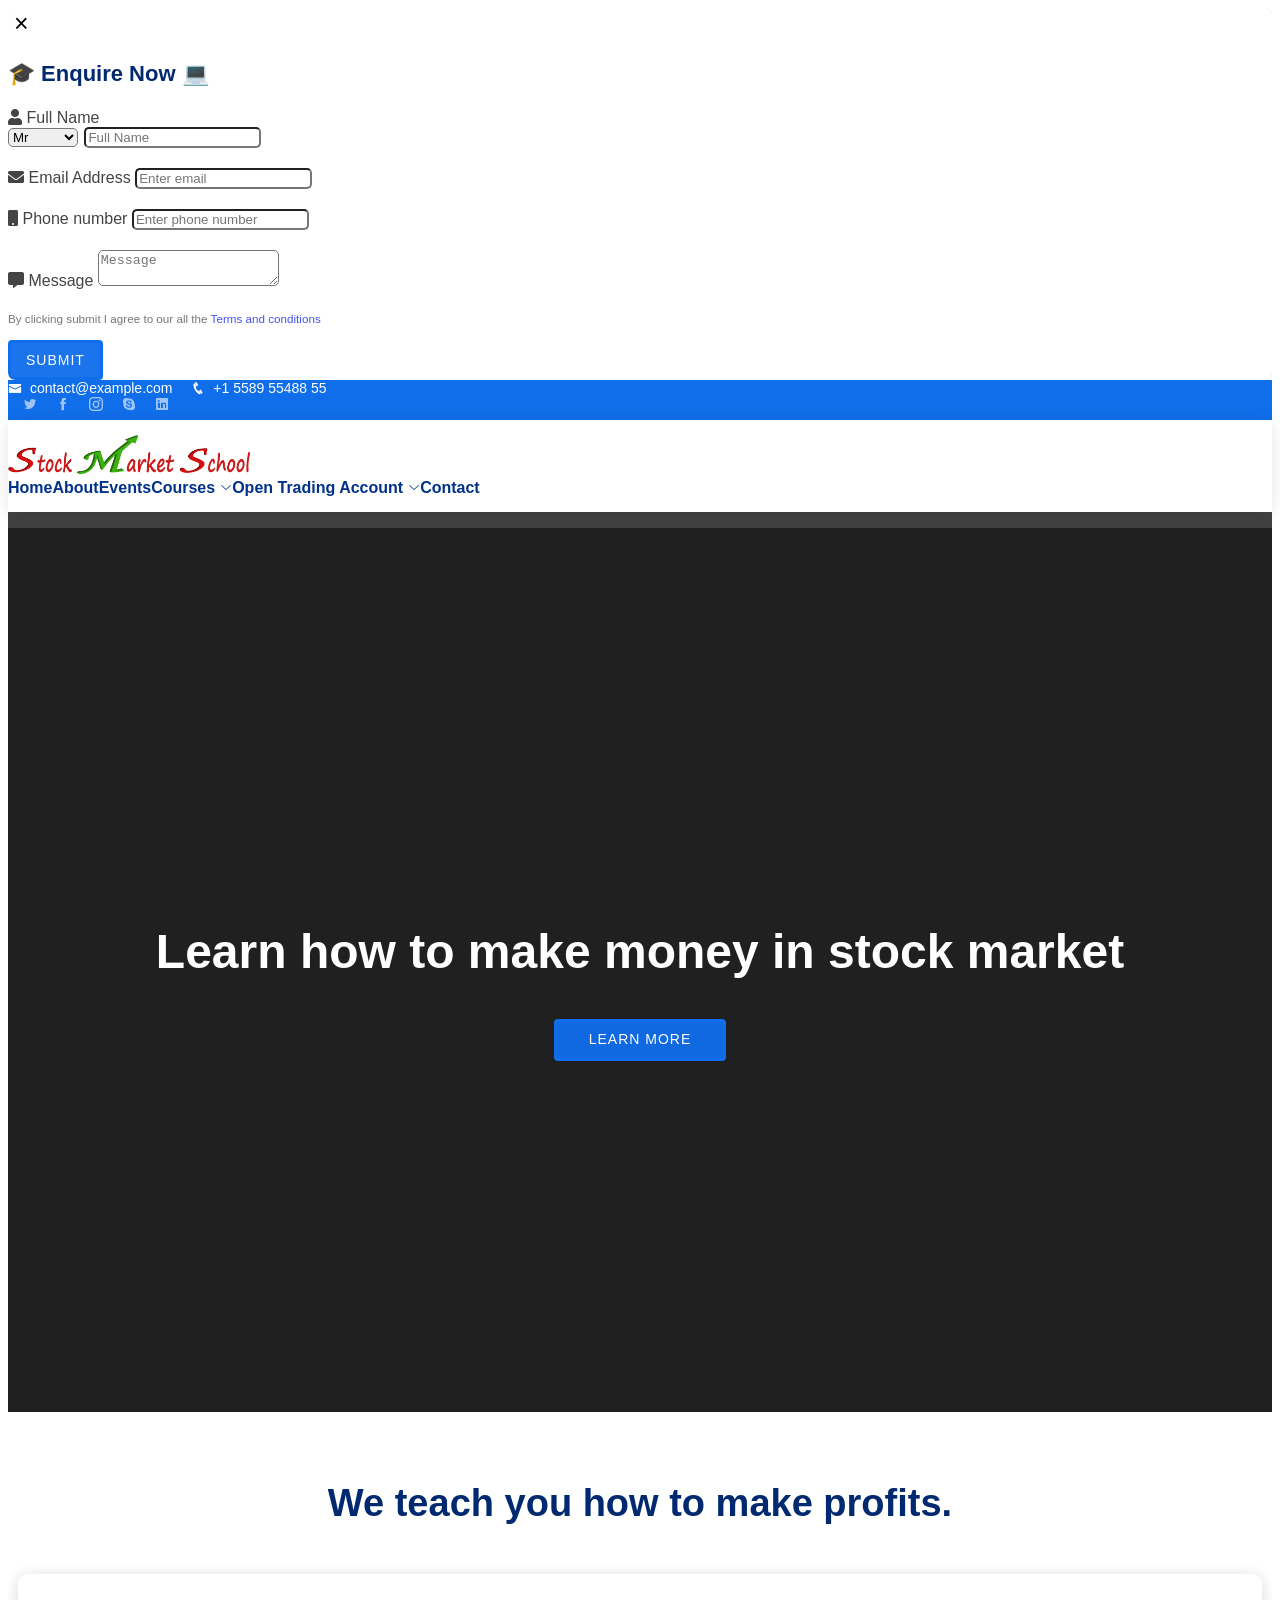
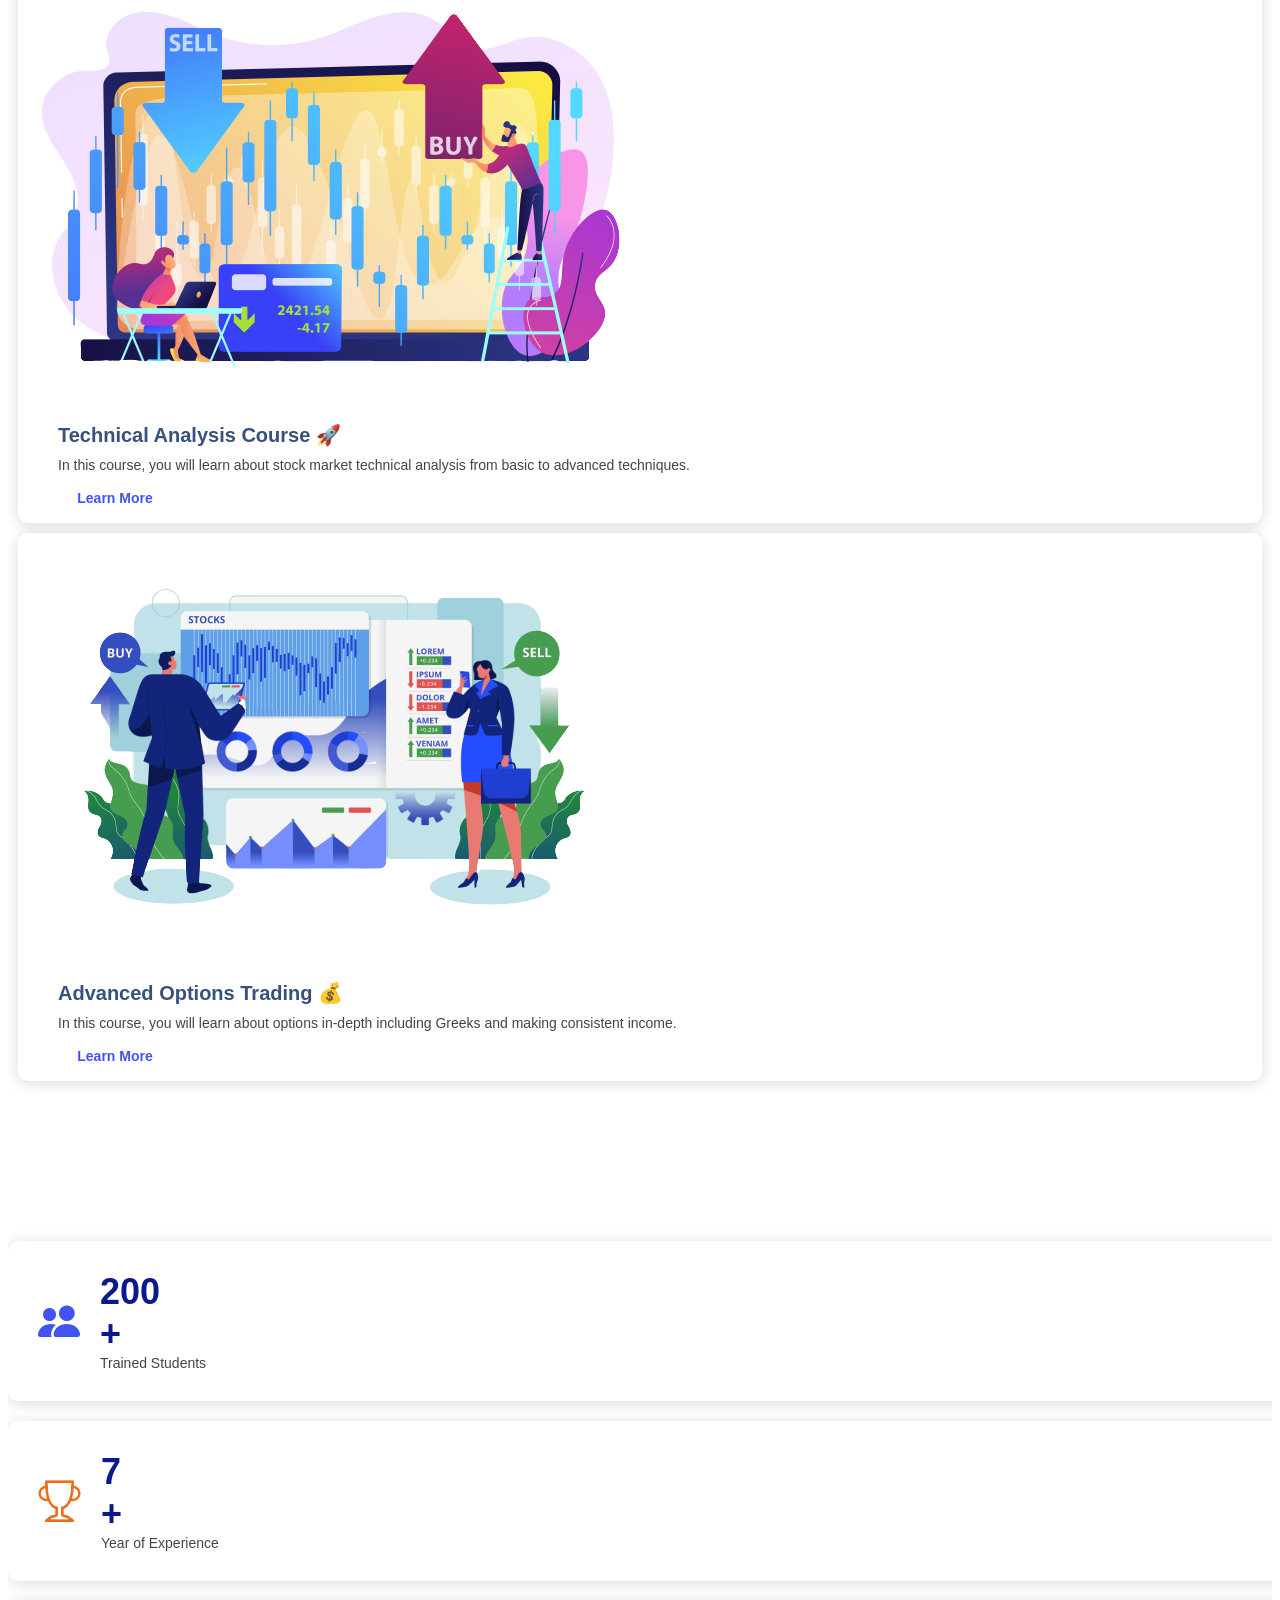
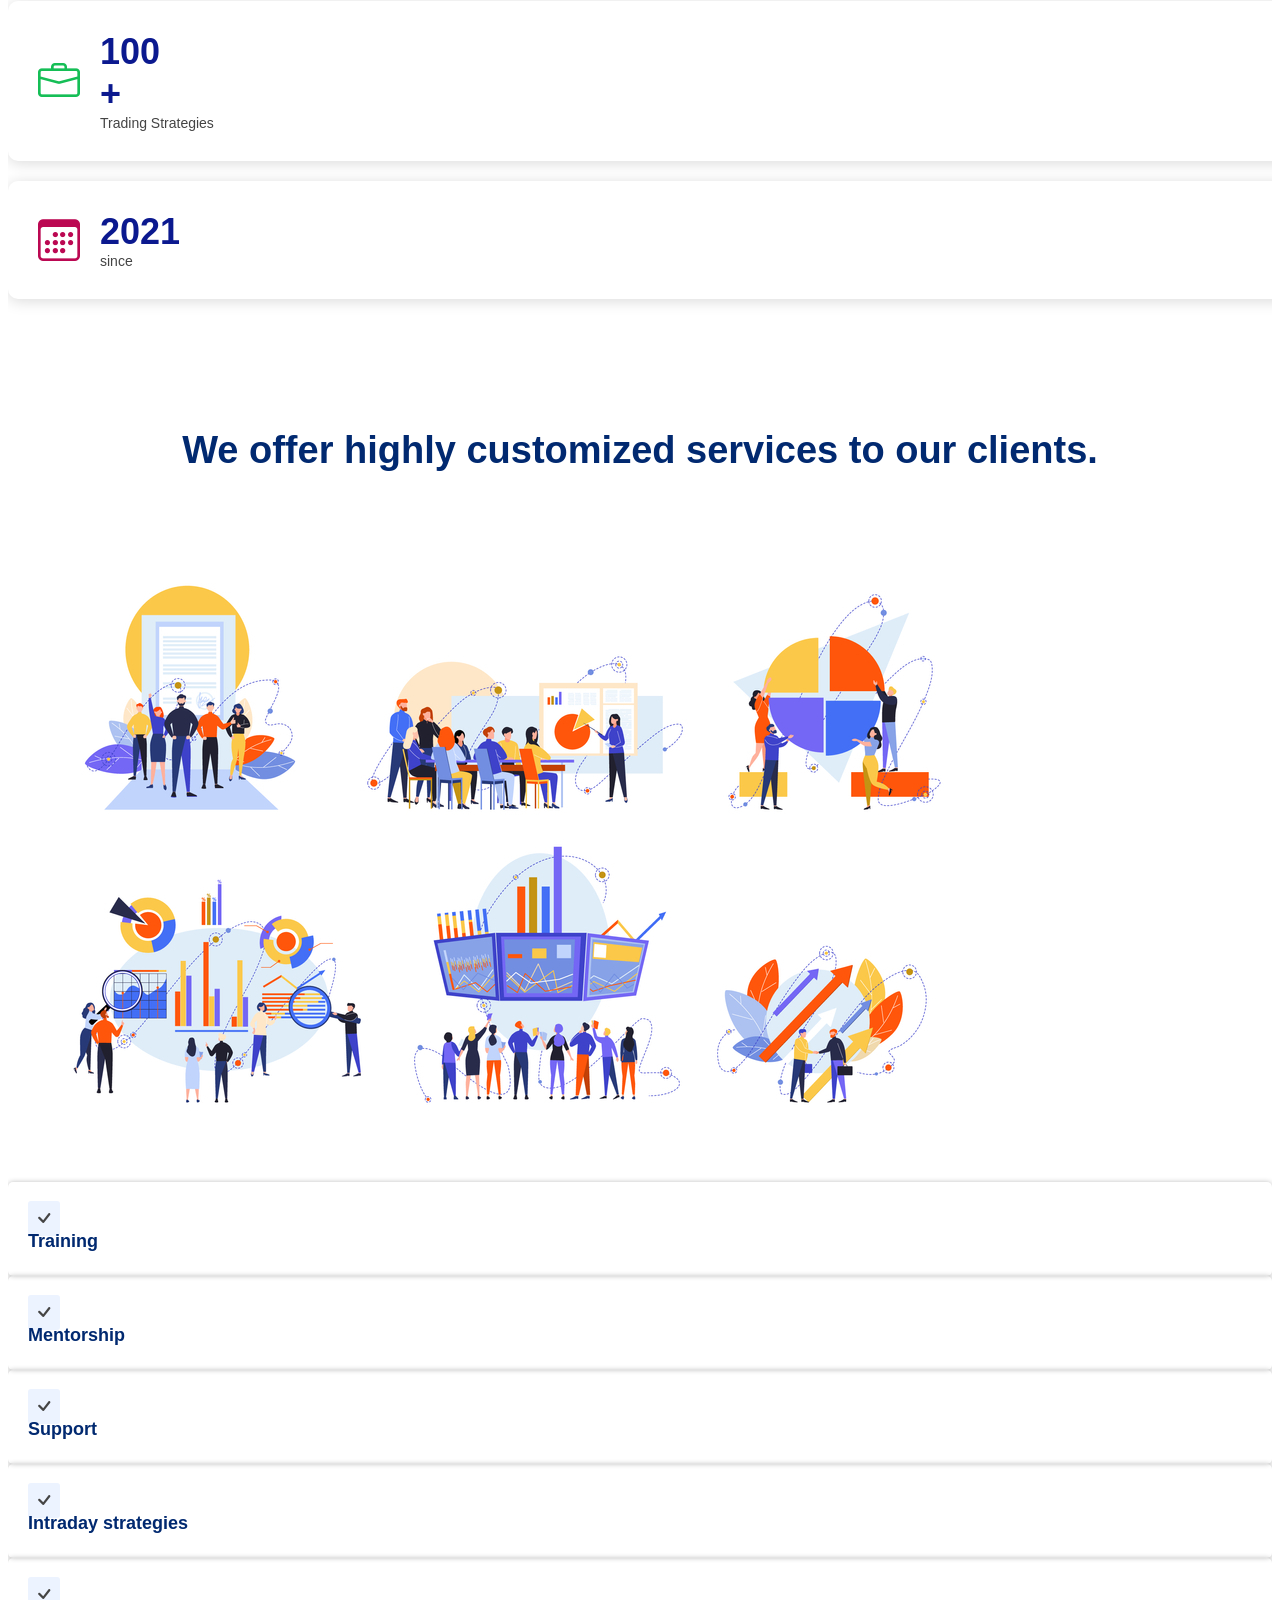
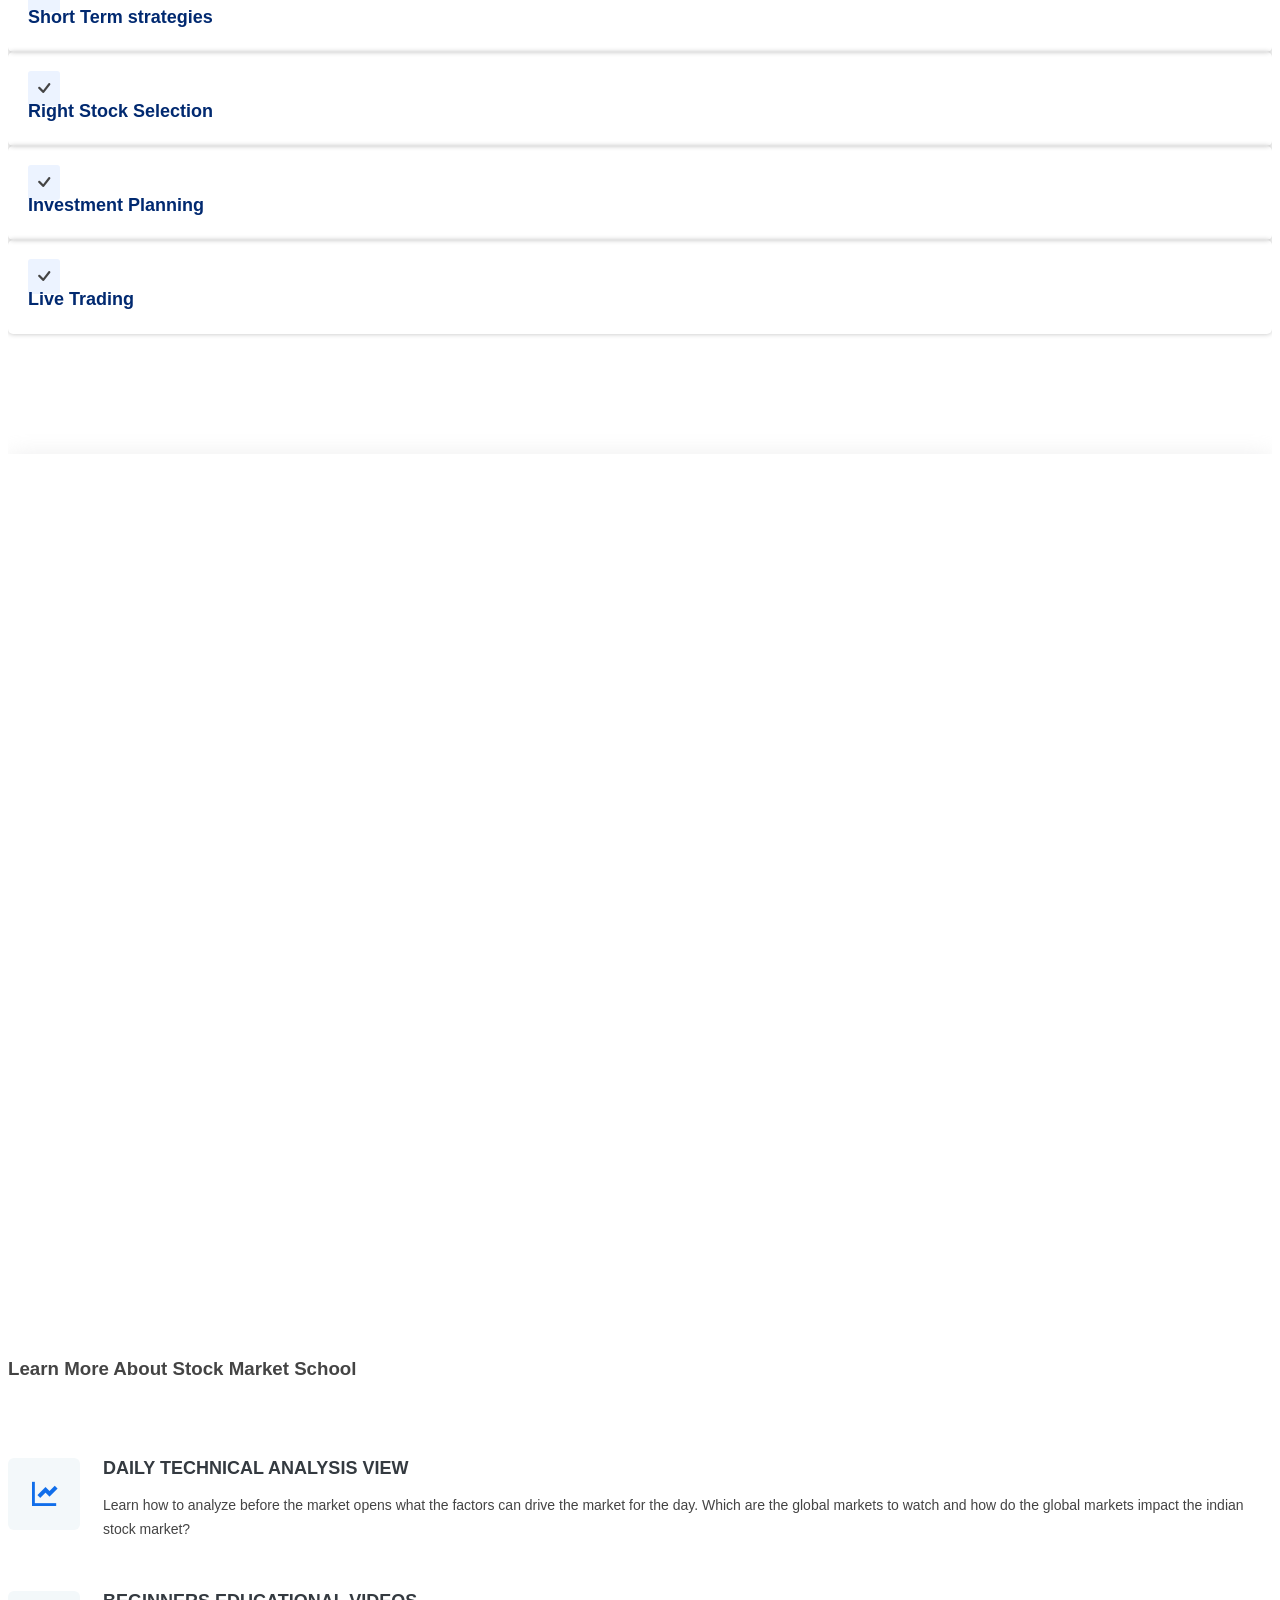
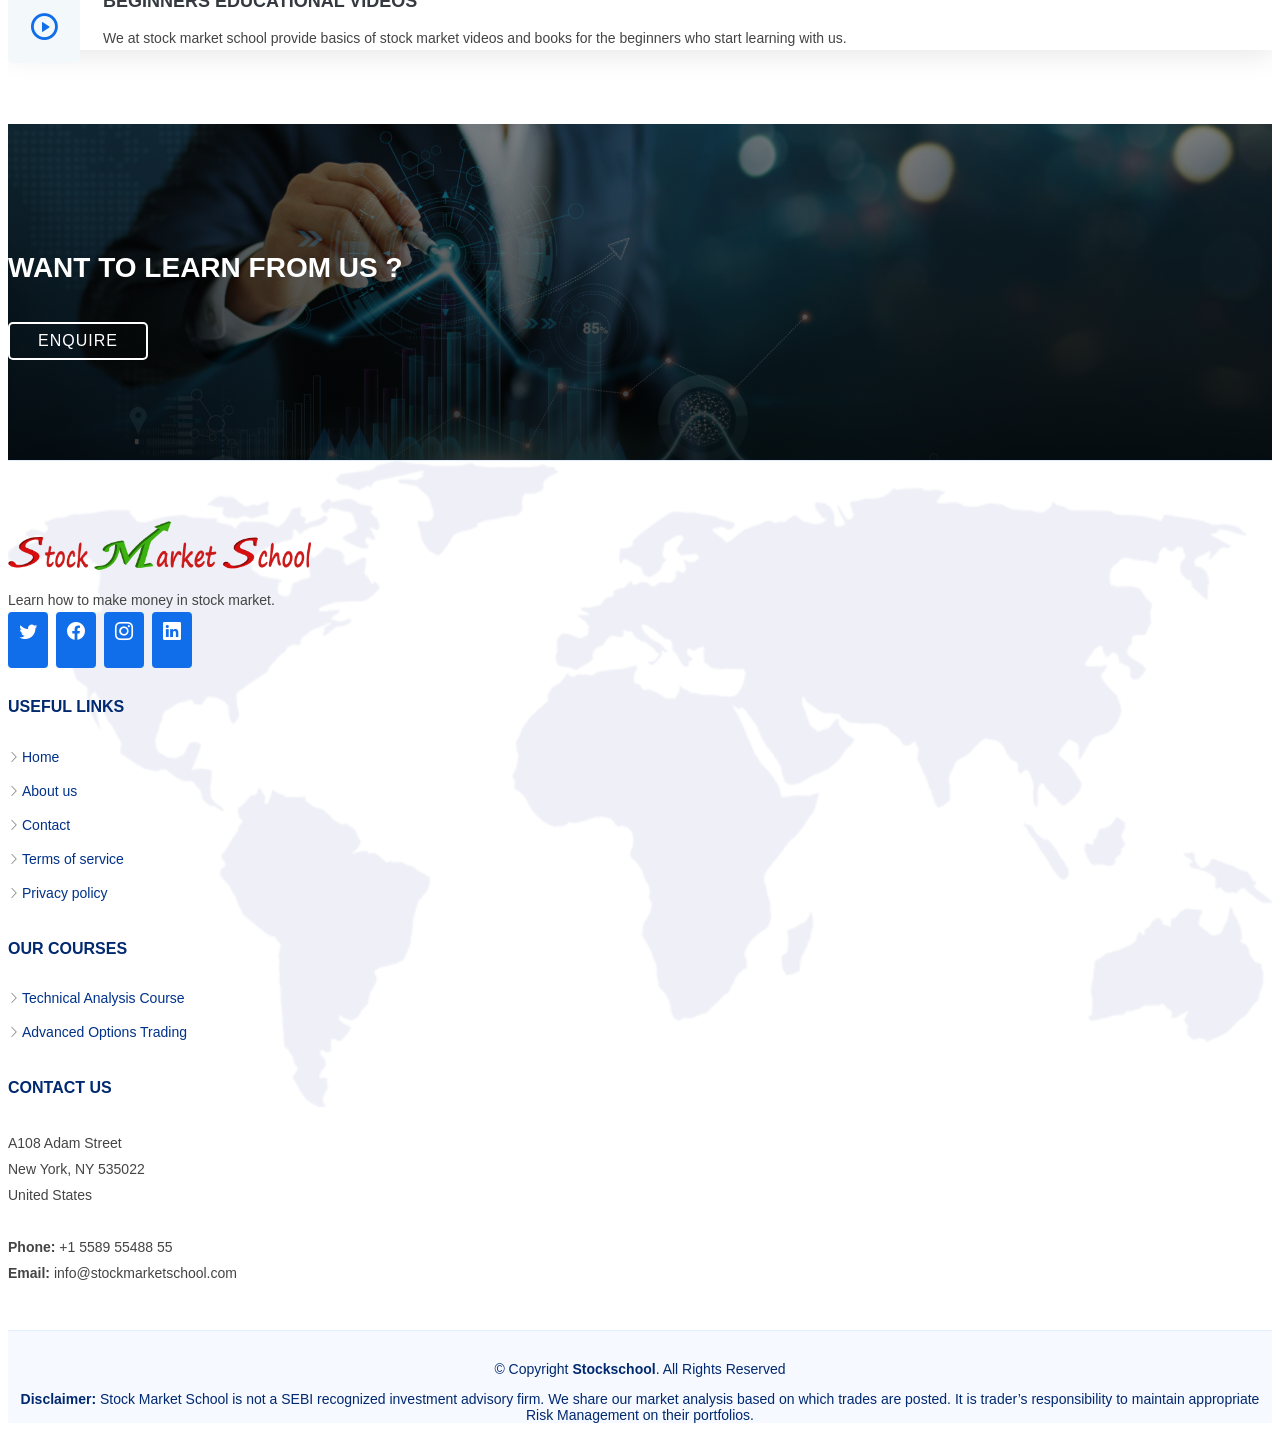
==== commit 557b09dd: "zdsadf" ====
--- a/index.html
+++ b/index.html
@@ -23,7 +23,8 @@
   <link href="assets/vendor/remixicon/remixicon.css" rel="stylesheet">
   <link href="assets/vendor/swiper/swiper-bundle.min.css" rel="stylesheet">
   <link href="assets/vendor/glightbox/css/glightbox.min.css" rel="stylesheet">
-  <link rel="stylesheet" href="https://pro.fontawesome.com/releases/v5.10.0/css/all.css" integrity="sha384-AYmEC3Yw5cVb3ZcuHtOA93w35dYTsvhLPVnYs9eStHfGJvOvKxVfELGroGkvsg+p" crossorigin="anonymous"/>
+  <link rel="stylesheet" href="https://pro.fontawesome.com/releases/v5.10.0/css/all.css"
+    integrity="sha384-AYmEC3Yw5cVb3ZcuHtOA93w35dYTsvhLPVnYs9eStHfGJvOvKxVfELGroGkvsg+p" crossorigin="anonymous" />
 
   <!-- <link href="assets/vendor/boxicons/css/boxicons.min.css" rel="stylesheet"> -->
 
@@ -253,6 +254,7 @@
 <!-- <link rel="stylesheet" href="https://stackpath.bootstrapcdn.com/bootstrap/4.5.0/css/bootstrap.min.css">
    <script src="https://code.jquery.com/jquery-3.5.1.min.js"></script>
    <script src="https://stackpath.bootstrapcdn.com/bootstrap/4.5.0/js/bootstrap.min.js"></script> -->
+
 <body>
   <!-- ======= modal ======= -->
   <!-- Button to Open the Modal -->
@@ -323,8 +325,8 @@
                       <div class="form-group space">
                         <i class="fas fa-mobile"></i> <label for="numbers">Phone number</label>
                         <input type="tel" class="form-control modal-form" id="phonenumber" name="phonenumber"
-                          placeholder="Enter phone number" aria-required="true"  required>
-                         
+                          placeholder="Enter phone number" aria-required="true" required>
+
                       </div>
                       <div class="form-group space">
                         <i class="fas fa-comment-alt"></i> <label for="message">Message</label>
@@ -409,14 +411,17 @@
           <li class="dropdown"><a class="nav-link scrollto" href="" disabled tabindex="-1">Open Trading Account <i
                 class="bi bi-chevron-down"></i></a>
             <ul>
-              <li><a href="https://zerodha.com/?c=FX9409&s=CONSOLE"><img src="assets/img/nav-icons/footer-zerodha.png"
-                    class="img-responsive img-thumbnail" style="height: 30px;width: 30px;" alt="" srcset=""> Open an
-                  account with Zerodha </a></li>
-              <li><a href="https://www.5paisa.com/open-demat-account/?referralcode=57130872"><img
+              <li><a style="padding-right: 40px;" href="https://zerodha.com/?c=FX9409&s=CONSOLE"><img
+                    src="assets/img/nav-icons/footer-zerodha.png" class="img-responsive img-thumbnail"
+                    style="height: 30px;width: 30px;" alt="" srcset=""> Open an
+                  account with Zerodha </a>
+              </li>
+              <li><a style="padding-right: 40px;"
+                  href="https://www.5paisa.com/open-demat-account/?referralcode=57130872"><img
                     src="assets/img/nav-icons/footer-5paisa.png" class="img-responsive img-thumbnail"
                     style="height: 30px;width: 30px;" alt="" srcset="">Open an account with
-                  5paisa</a></li>
-
+                  5paisa</a>
+              </li>
             </ul>
           </li>
           <li><a class="nav-link scrollto" href="contact.html">Contact</a></li>
--- a/assets/css/style.css
+++ b/assets/css/style.css
@@ -2372,7 +2372,7 @@
 
 .footer {
   background: #f6f9ff;
-  padding: 0 0 30px 0;
+  /* padding: 0 0 30px 0; */
   font-size: 14px;
 
 }
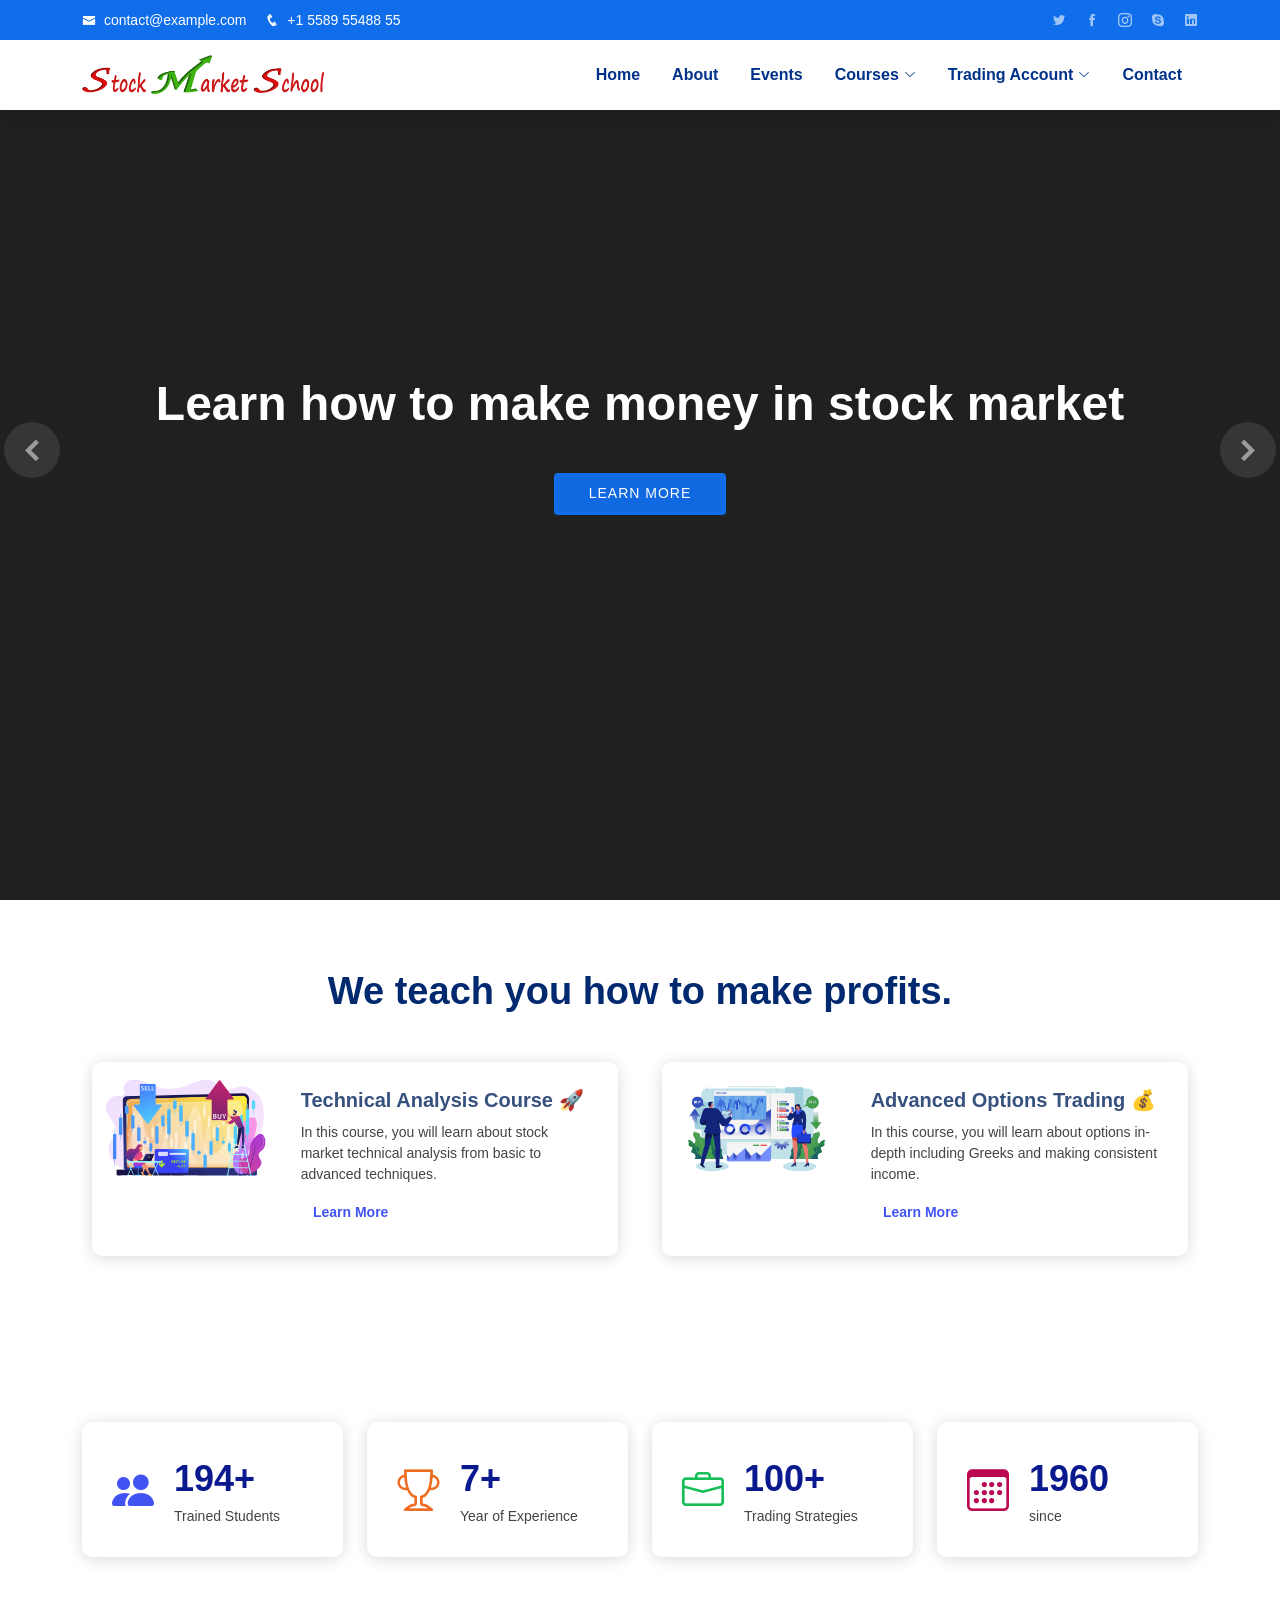
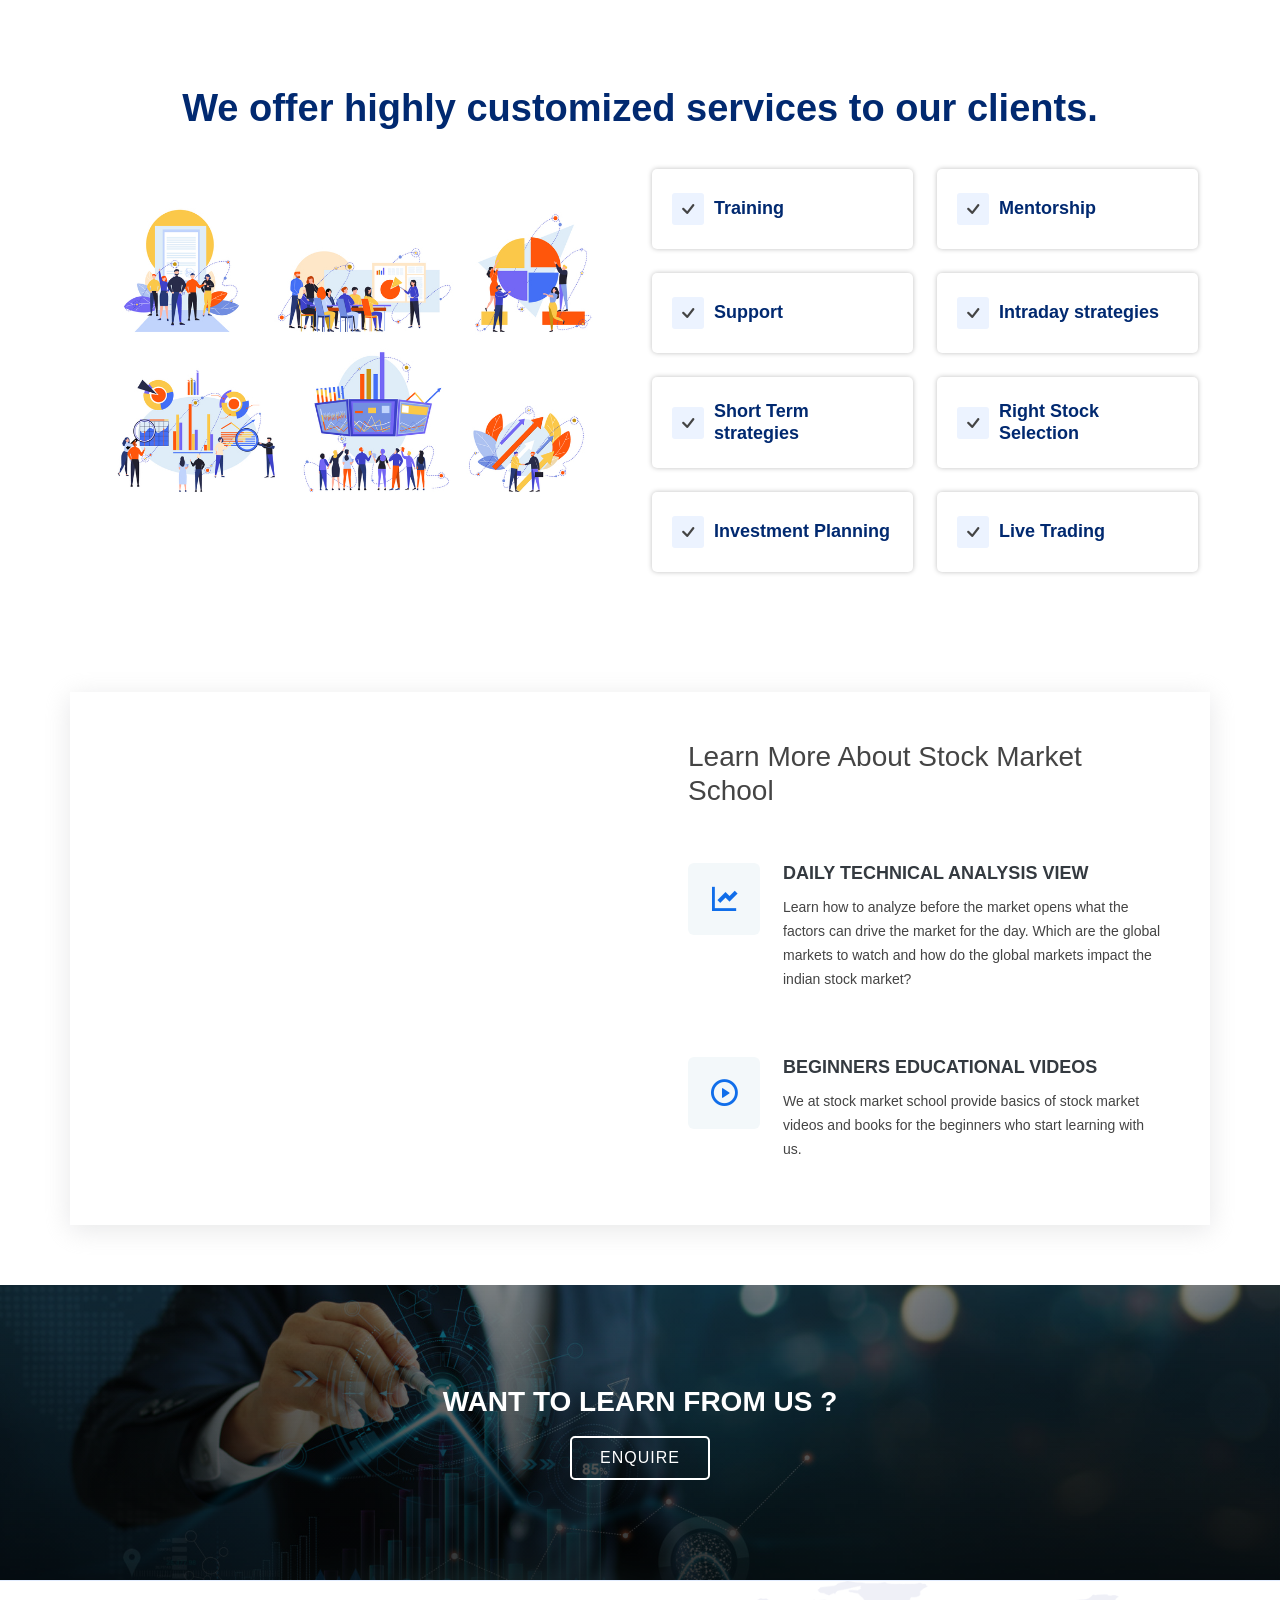
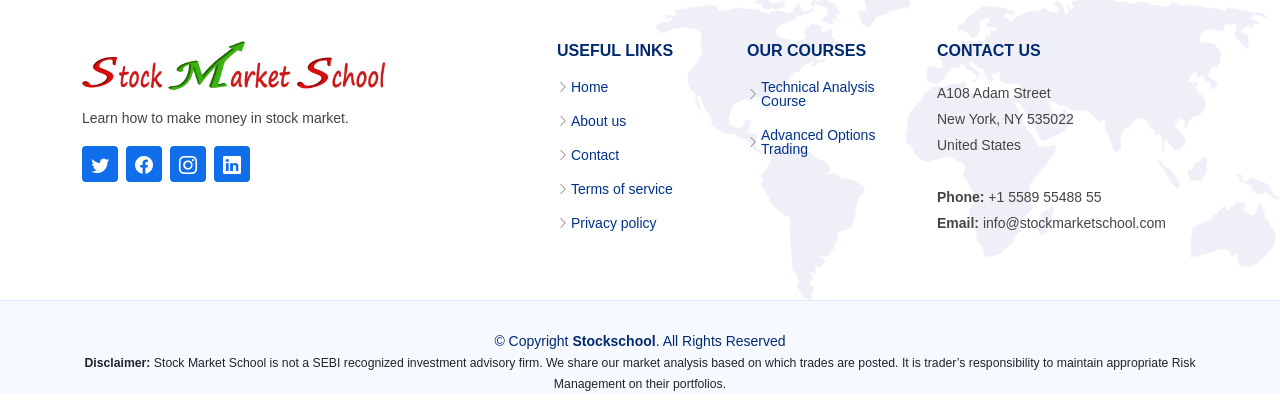
==== commit 1736c9f7: "book seats" ====
--- a/index.html
+++ b/index.html
@@ -282,7 +282,8 @@
                   <div class="content-text  p-4">
 
                     <div style="margin: left 300px;">
-                      <button type="button" id="close" class="close float-end" data-dismiss="modal">&times;</button>
+                      <!-- <button type="button" id="close" class="close float-end"  data-dismiss="modal">&times;</button> -->
+                      <button type="button" class="btn-close float-end" data-bs-dismiss="modal" aria-label="Close"></button>
                     </div>
 
                     <div class="d-flex justify-content-center">
@@ -295,7 +296,7 @@
                     <form id="modal-form" name="submit-to-google-sheet" method="post">
                       <div class="form-row">
                         <div class="form-group input-field space ">
-                          <i class="fas fa-user"></i> <label for="fname">Full Name</label>
+                          <i class="fas fa-user text-primary"></i> <label for="fname">Full Name</label>
                           <div class="d-flex flex-row justify-content-center">
                             <!-- <input class="form-control modal-form" style="width: 70px; margin-right: 2px;" id = "title"  type='text' list='listid'
                               placeholder="Mr">
@@ -318,18 +319,18 @@
                         </div>
                       </div>
                       <div class="form-group space">
-                        <i class="fas fa-envelope"></i> <label for="name">Email Address</label>
+                        <i class="fas fa-envelope text-primary"></i> <label for="name">Email Address</label>
                         <input type="email" class="form-control modal-form" name="email" id="email"
                           placeholder="Enter email" required>
                       </div>
                       <div class="form-group space">
-                        <i class="fas fa-mobile"></i> <label for="numbers">Phone number</label>
+                        <i class="fas fa-mobile text-primary"></i> <label for="numbers">Phone number</label>
                         <input type="tel" class="form-control modal-form" id="phonenumber" name="phonenumber"
                           placeholder="Enter phone number" aria-required="true" required>
 
                       </div>
                       <div class="form-group space">
-                        <i class="fas fa-comment-alt"></i> <label for="message">Message</label>
+                        <i class="fas fa-comment-alt text-primary"></i> <label for="message">Message</label>
                         <textarea name="message" id="message" class="form-control modal-form" placeholder="Message"
                           aria-describedby="helpId"></textarea>
                       </div>
@@ -408,7 +409,7 @@
               <li><a href="#">Drop Down 4</a></li>
             </ul>
           </li> -->
-          <li class="dropdown"><a class="nav-link scrollto" href="" disabled tabindex="-1">Open Trading Account <i
+          <li class="dropdown"><a class="nav-link scrollto" href="" disabled tabindex="-1">Trading Account <i
                 class="bi bi-chevron-down"></i></a>
             <ul>
               <li><a style="padding-right: 40px;" href="https://zerodha.com/?c=FX9409&s=CONSOLE"><img
@@ -496,7 +497,6 @@
           </div>
           <!-- slide 4 -->
 
-
         </div>
 
         <a class="carousel-control-prev" onclick="window.location.href='#heroCarousel'" role="button" data-slide="prev">
@@ -947,11 +947,13 @@
         &copy; Copyright <strong><span>Stockschool</span></strong>. All Rights Reserved
         <div>
           <p>
-            <strong>Disclaimer:</strong>
-            Stock Market School is not a SEBI recognized investment advisory firm. We share our market analysis based on
-            which
-            trades are posted. It is trader’s responsibility to maintain appropriate Risk Management on their
-            portfolios.
+            <small class="text-dark" ><strong>Disclaimer:</strong>
+              Stock Market School is not a SEBI recognized investment advisory firm. We share our market analysis based
+              on
+              which
+              trades are posted. It is trader’s responsibility to maintain appropriate Risk Management on their
+              portfolios.</small>
+
           </p>
         </div>
       </div>
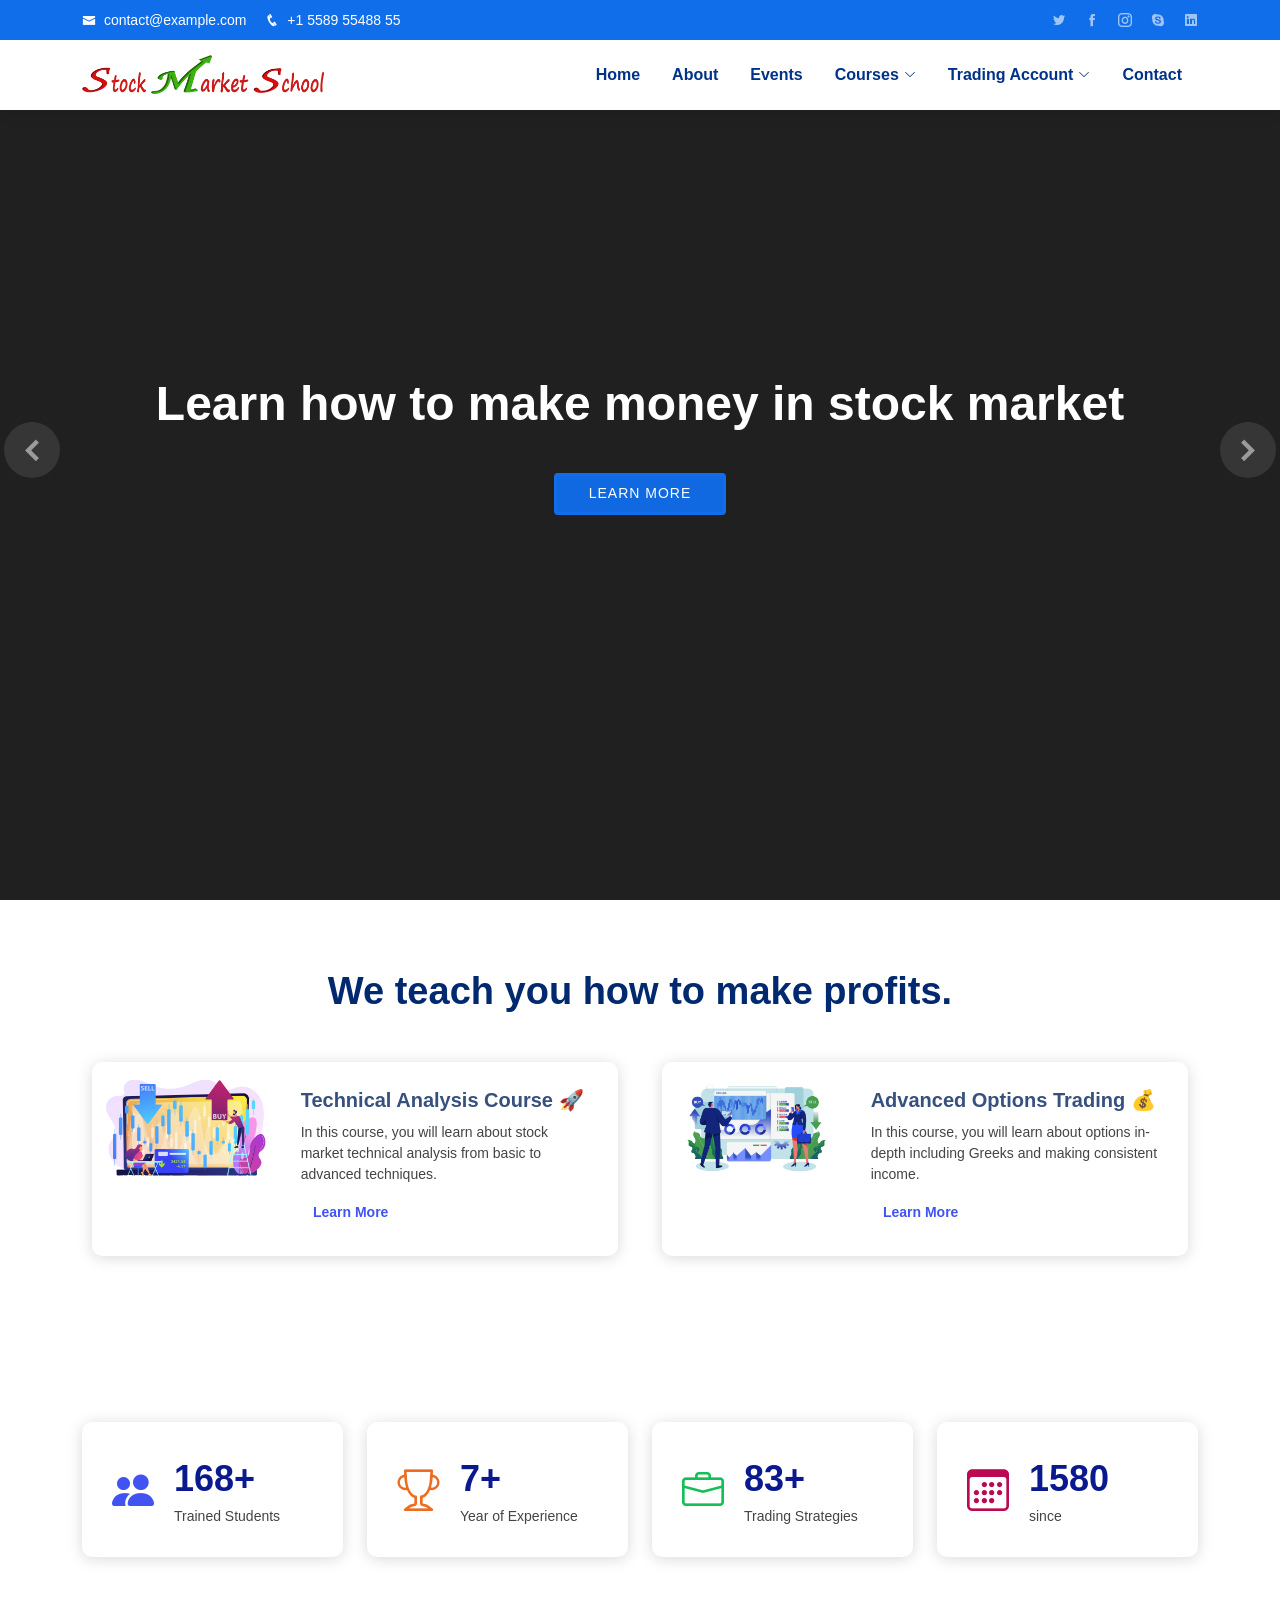
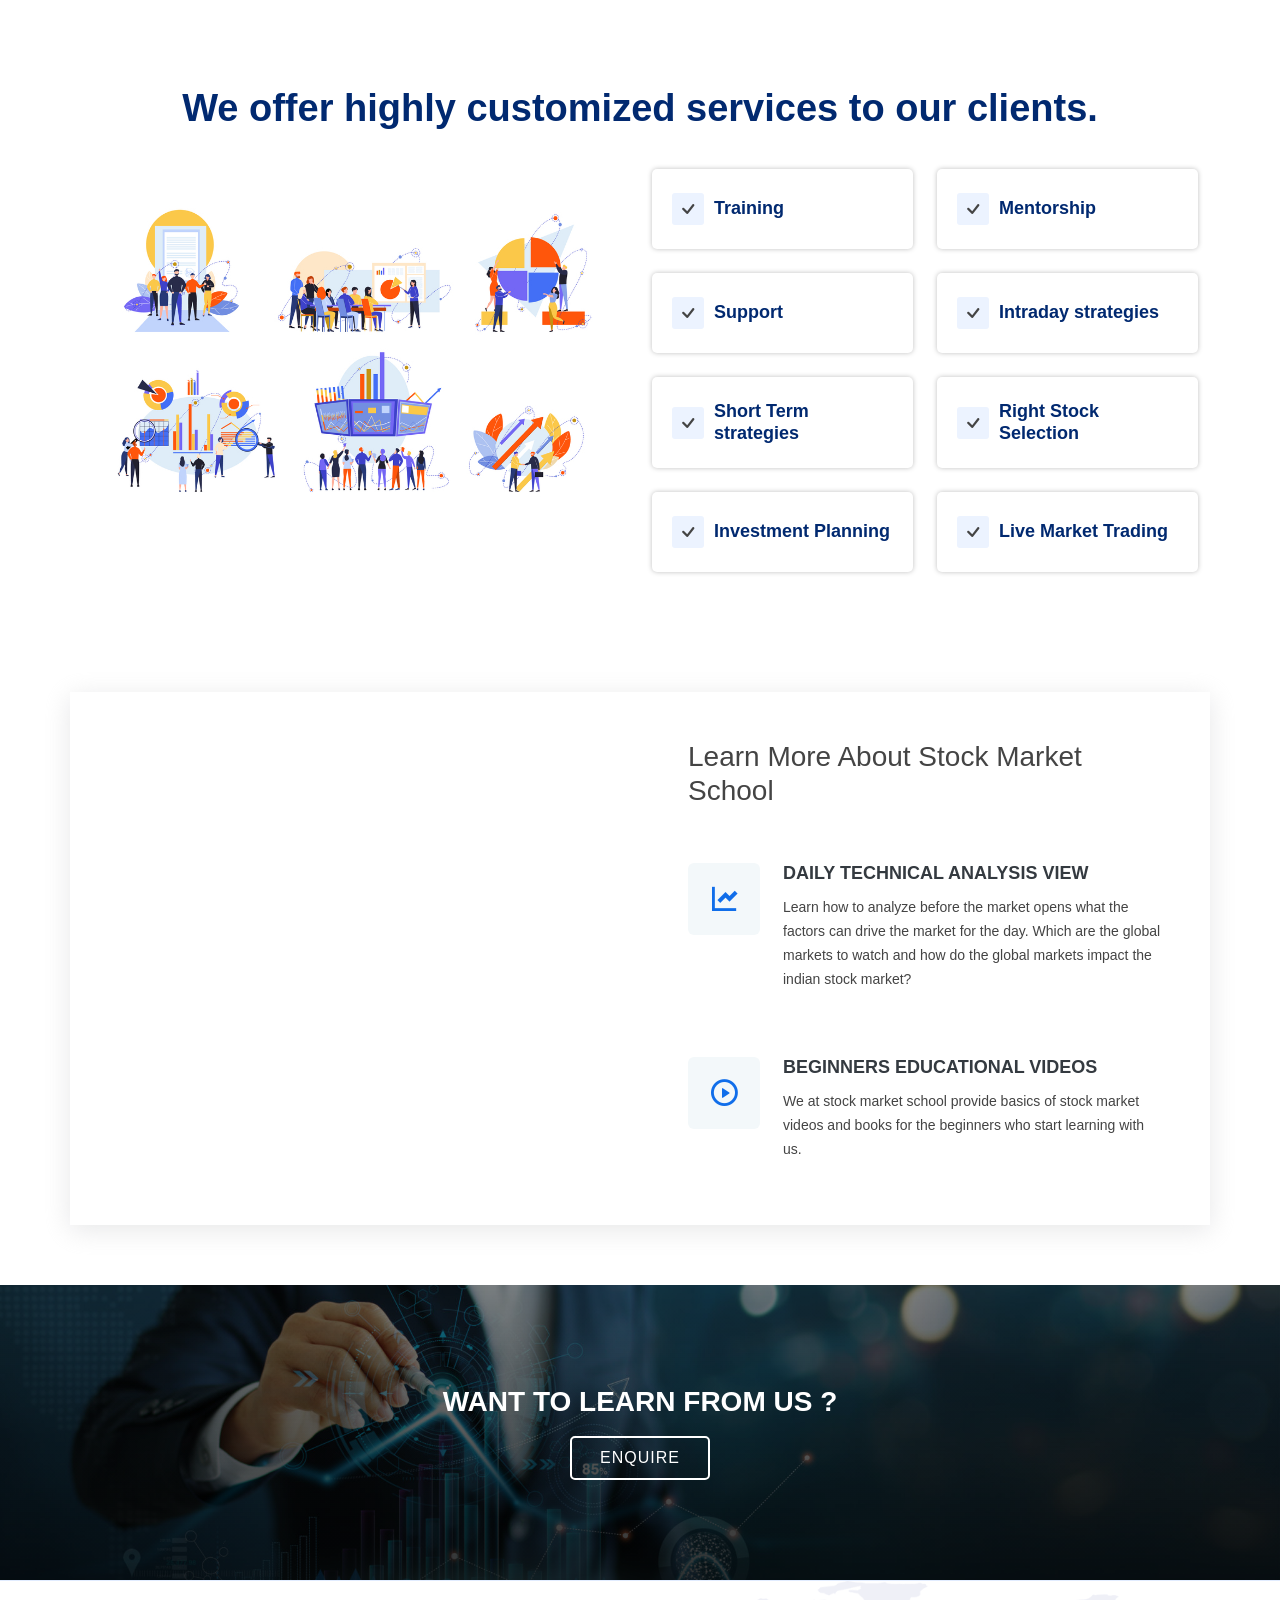
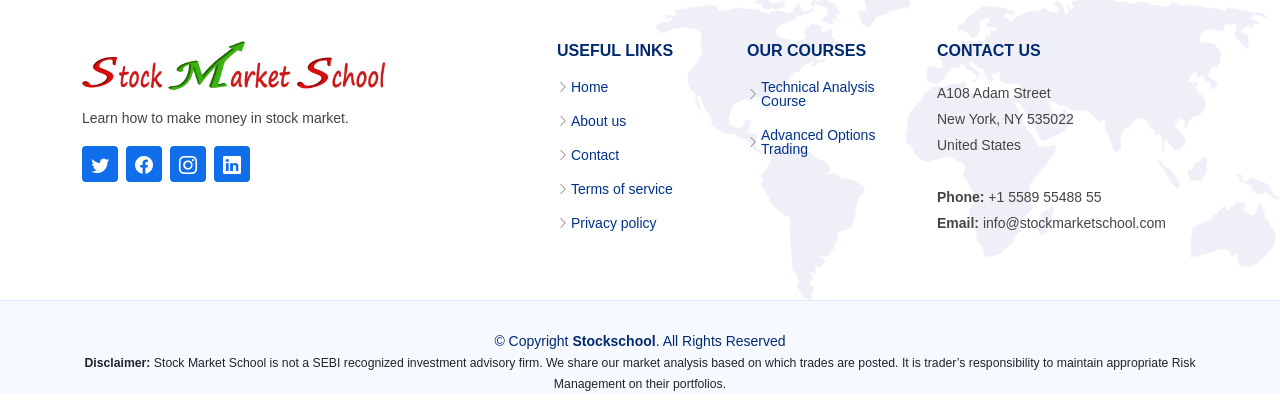
==== commit 6889624b: "modal title" ====
--- a/index.html
+++ b/index.html
@@ -36,7 +36,9 @@
   <!-- <link
     href="https://fonts.googleapis.com/css?family=Open+Sans:300,300i,400,400i,600,600i,700,700i|Raleway:300,300i,400,400i,500,500i,600,600i,700,700i|Poppins:300,300i,400,400i,500,500i,600,600i,700,700i"
     rel="stylesheet"> -->
-
+  <!-- <link
+    href="https://fonts.googleapis.com/css?family=Open+Sans:300,300i,400,400i,600,600i,700,700i|Nunito:300,300i,400,400i,600,600i,700,700i|Poppins:300,300i,400,400i,500,500i,600,600i,700,700i"
+    rel="stylesheet"> -->
   <!-- carousel CSS Files -->
   <link href="assets/assets_carousel/vendor/icofont/icofont.min.css" rel="stylesheet">
 
@@ -283,7 +285,8 @@
 
                     <div style="margin: left 300px;">
                       <!-- <button type="button" id="close" class="close float-end"  data-dismiss="modal">&times;</button> -->
-                      <button type="button" class="btn-close float-end" data-bs-dismiss="modal" aria-label="Close"></button>
+                      <button type="button" class="btn-close float-end" data-bs-dismiss="modal"
+                        aria-label="Close"></button>
                     </div>
 
                     <div class="d-flex justify-content-center">
@@ -298,15 +301,9 @@
                         <div class="form-group input-field space ">
                           <i class="fas fa-user text-primary"></i> <label for="fname">Full Name</label>
                           <div class="d-flex flex-row justify-content-center">
-                            <!-- <input class="form-control modal-form" style="width: 70px; margin-right: 2px;" id = "title"  type='text' list='listid'
-                              placeholder="Mr">
-                            <datalist id='listid'>
-                              <option value='Mr'>
-                              <option value='Mrs'>
-                            </datalist> -->
-                            <select name="cars" class="form-control modal-form" style="width: 70px; margin-right: 2px;"
+                            <select name="Title" class="form-control  form-select modal-form" style="width: 80px; margin-right: 2px;"
                               id="title" required>
-                              <!-- <option value="">Title</option> -->
+                              <option selected>Title</option>
                               <option value="Mr">Mr</option>
                               <option value="Mrs">Mrs</option>
                               <option value="Ms">Ms</option>
@@ -314,10 +311,11 @@
                               <option value="Dr">Dr</option>
                             </select>
                             <input type="text" class="form-control validate modal-form" id="name" name="name"
-                              placeholder="Full Name" required>
+                              placeholder="Full Name" required aria-describedby="title">
                           </div>
                         </div>
                       </div>
+                      
                       <div class="form-group space">
                         <i class="fas fa-envelope text-primary"></i> <label for="name">Email Address</label>
                         <input type="email" class="form-control modal-form" name="email" id="email"
@@ -742,7 +740,7 @@
               <div class="col-md-6" data-aos="zoom-out" data-aos-delay="600">
                 <div class="feature-box d-flex align-items-center">
                   <i class="bi bi-check"></i>
-                  <h3>Live Trading</h3>
+                  <h3>Live Market Trading</h3>
                 </div>
 
               </div>
@@ -947,7 +945,7 @@
         &copy; Copyright <strong><span>Stockschool</span></strong>. All Rights Reserved
         <div>
           <p>
-            <small class="text-dark" ><strong>Disclaimer:</strong>
+            <small class="text-dark"><strong>Disclaimer:</strong>
               Stock Market School is not a SEBI recognized investment advisory firm. We share our market analysis based
               on
               which
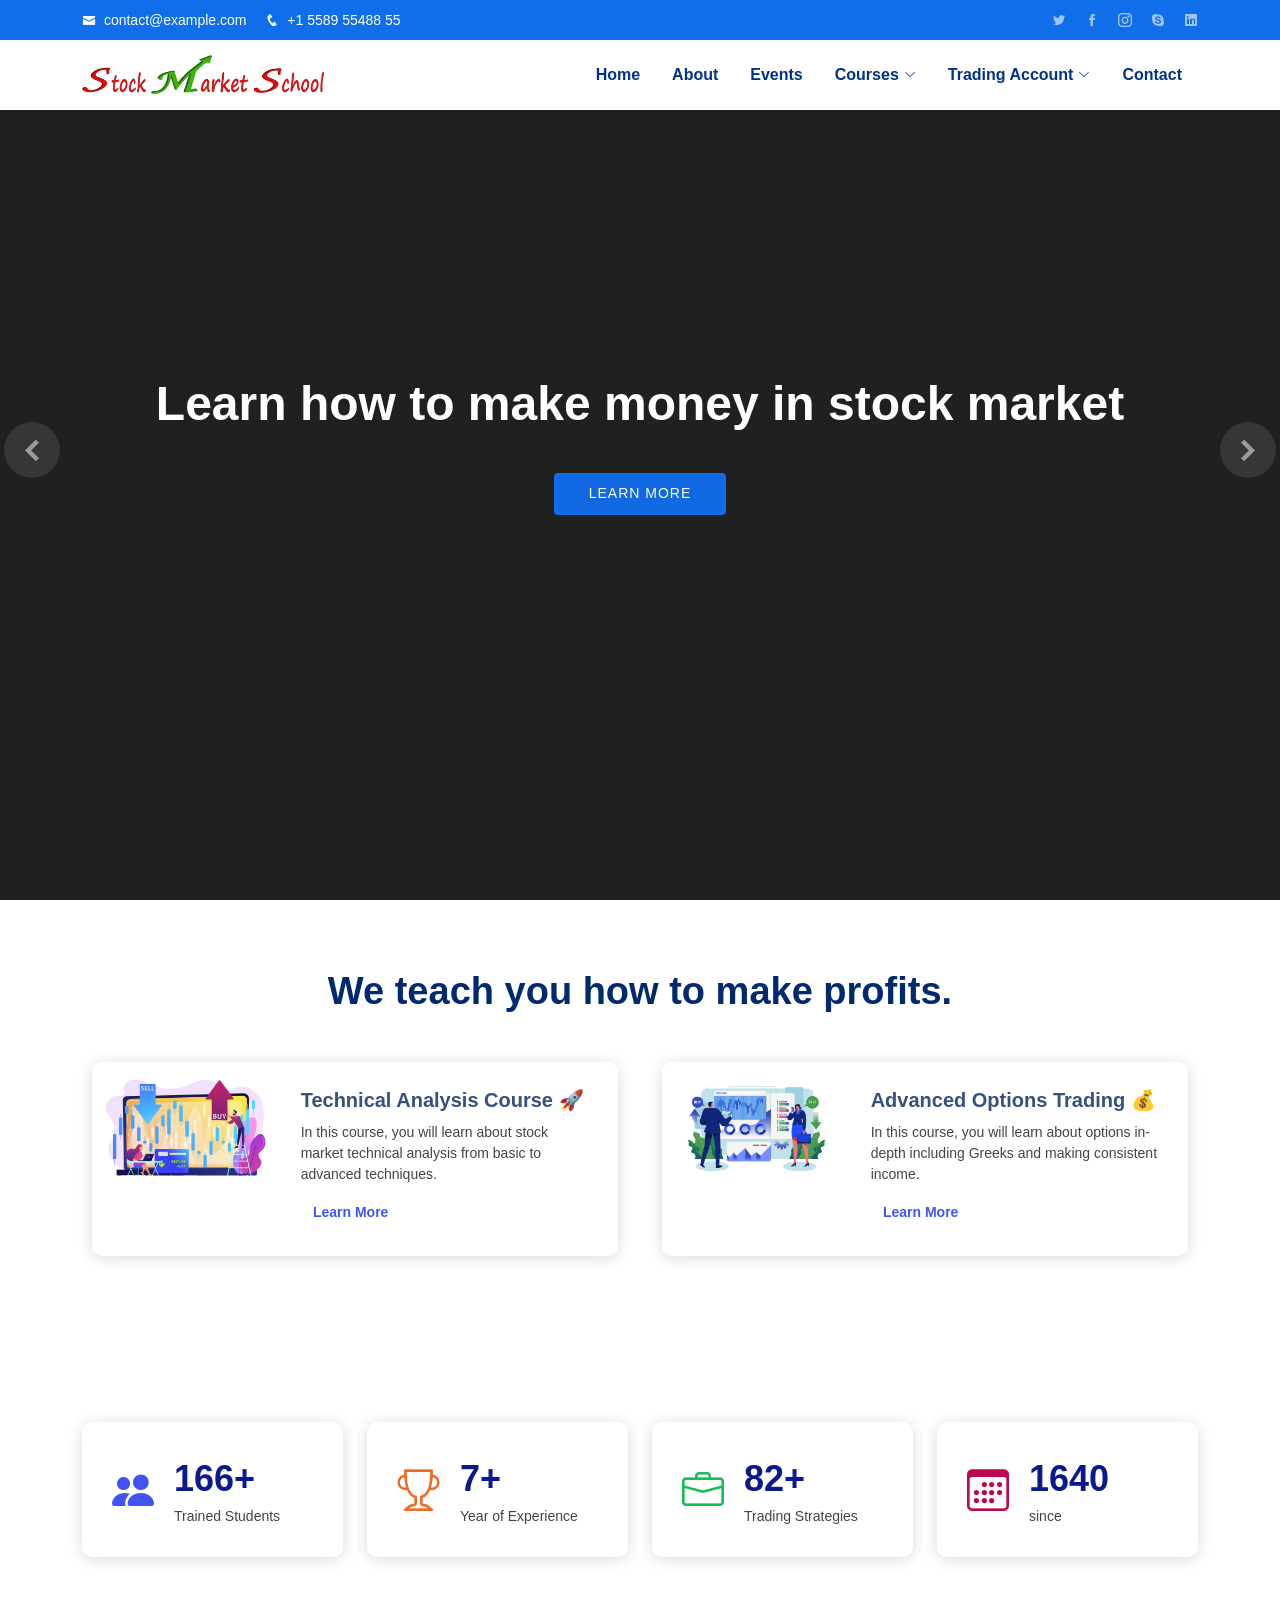
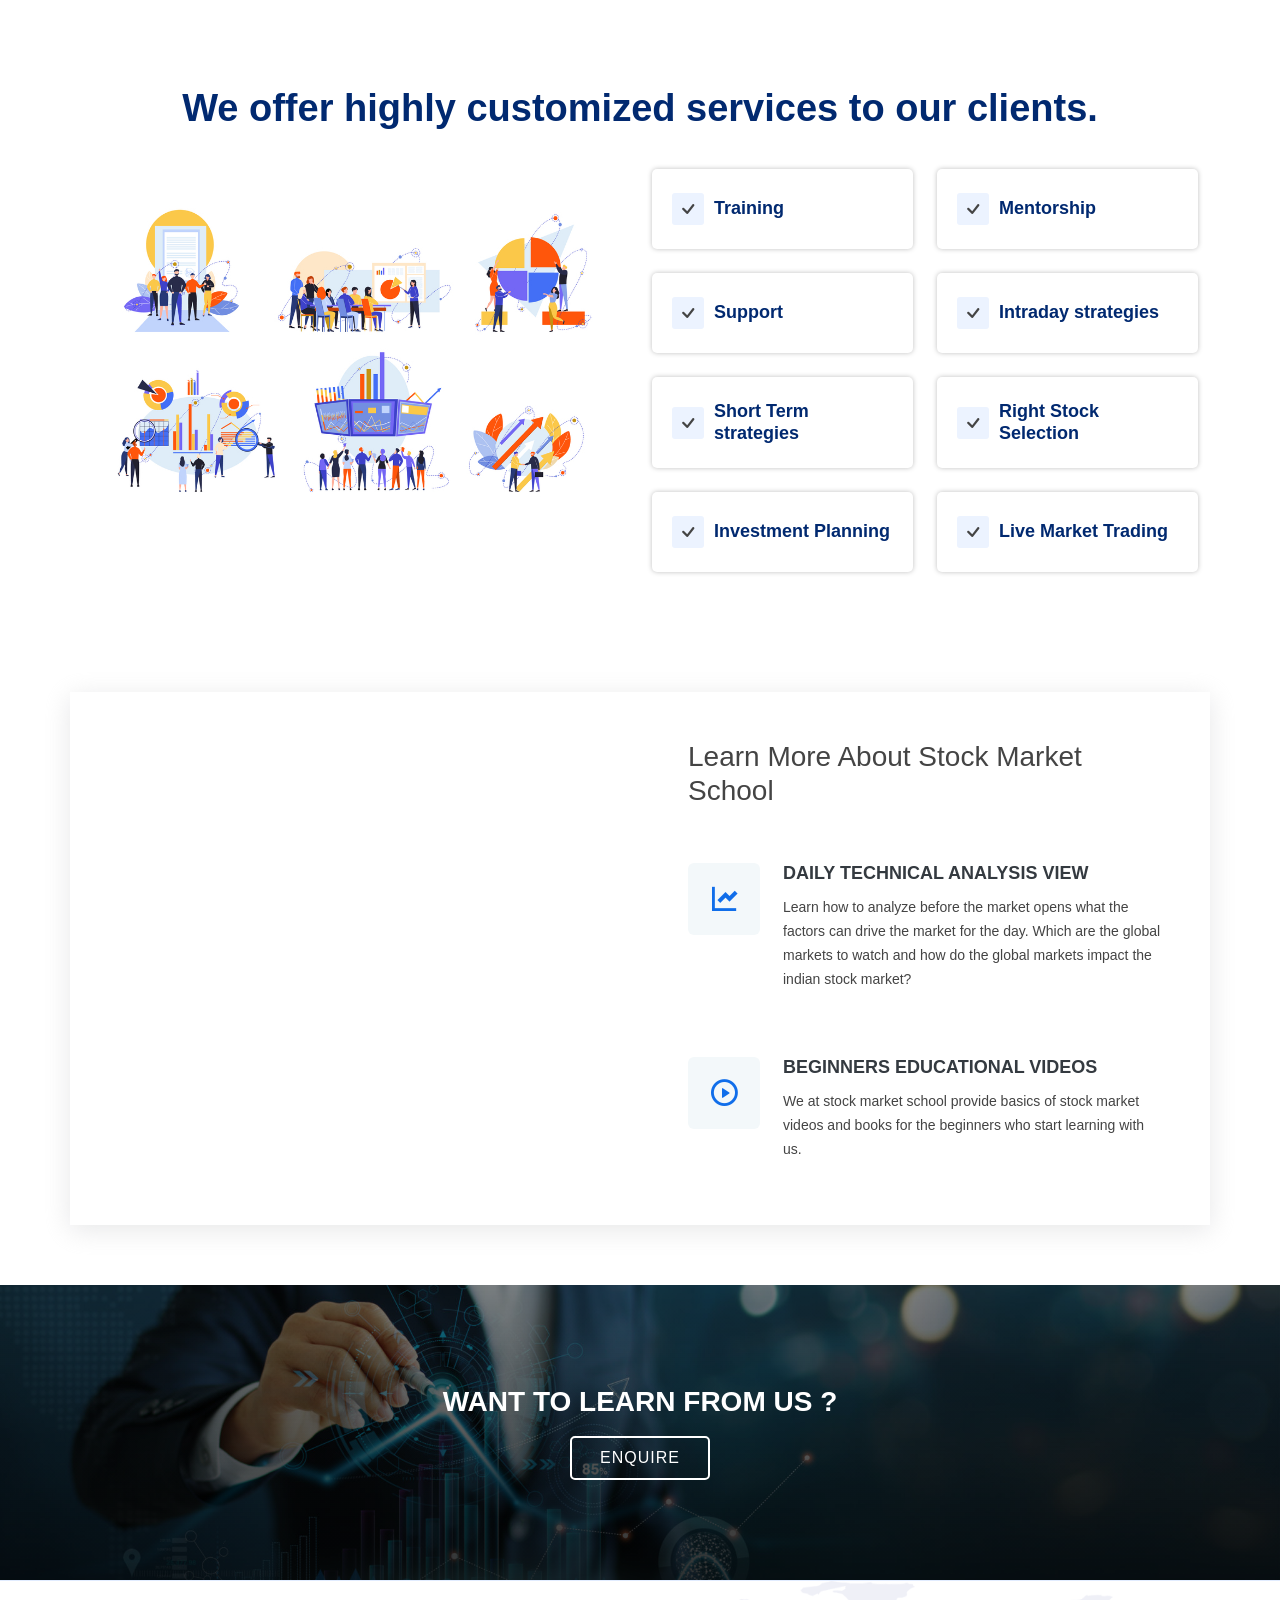
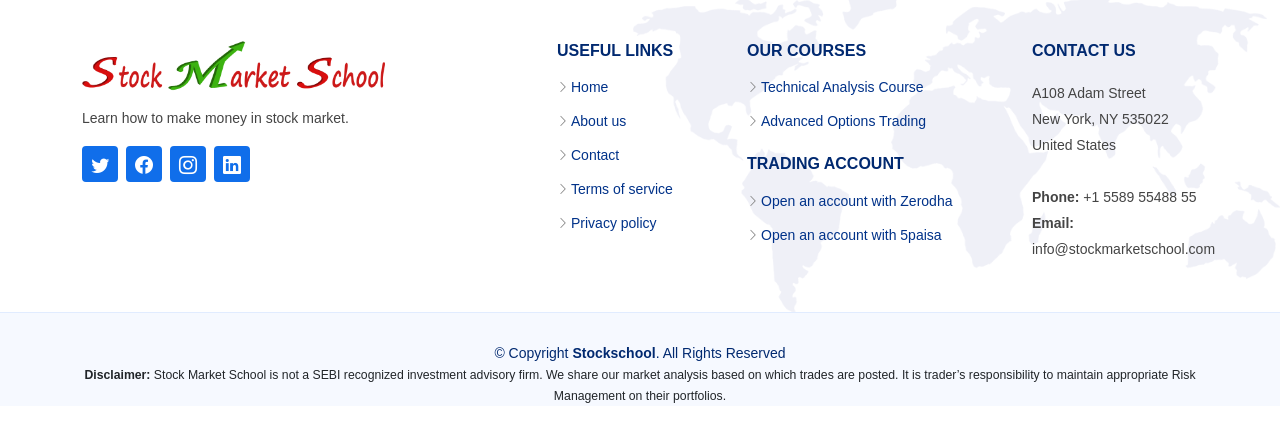
==== commit c797b38a: "badge, footer account" ====
--- a/index.html
+++ b/index.html
@@ -915,16 +915,25 @@
             </ul>
           </div>
 
-          <div class="col-lg-2 col-6 footer-links">
+          <div class="col-lg-3 col-6 footer-links">
             <h4>Our Courses</h4>
             <ul>
               <li><i class="bi bi-chevron-right"></i> <a href="courses/course1.html">Technical Analysis Course</a></li>
               <li><i class="bi bi-chevron-right"></i> <a href="courses/course2.html">Advanced Options Trading</a></li>
 
             </ul>
-          </div>
-
-          <div class="col-lg-3 col-md-12 footer-contact text-center text-md-start">
+            <h4 class="mt-3">Trading Account</h4>
+            <ul>
+              <li><i class="bi bi-chevron-right"></i> <a href="https://zerodha.com/?c=FX9409&s=CONSOLE">Open an
+                account with Zerodha</a></li>
+              <li><i class="bi bi-chevron-right"></i> <a href="https://www.5paisa.com/open-demat-account/?referralcode=57130872">Open an account with
+                5paisa</a></li>
+
+            </ul>
+          </div>
+          
+
+          <div class="col-lg-2 col-md-12 footer-contact text-center text-md-start">
             <h4>Contact Us</h4>
             <p>
               A108 Adam Street <br>
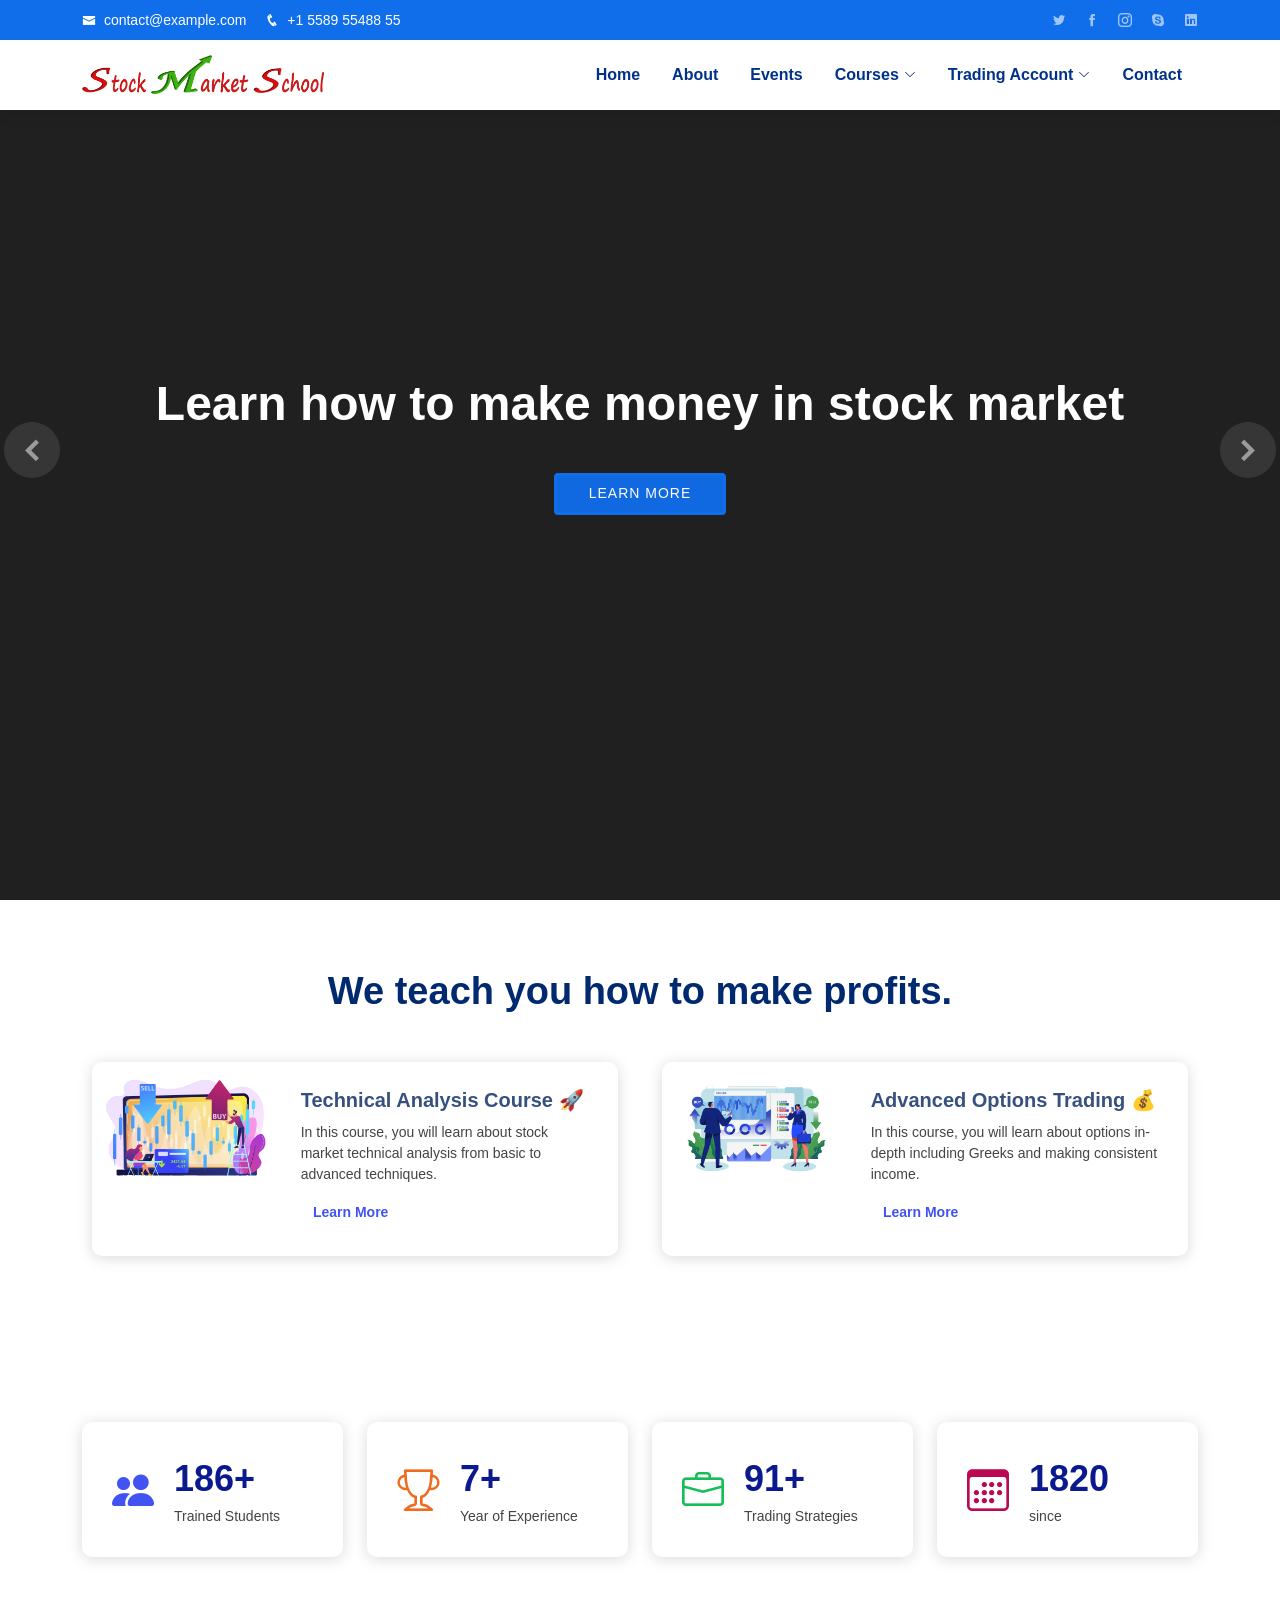
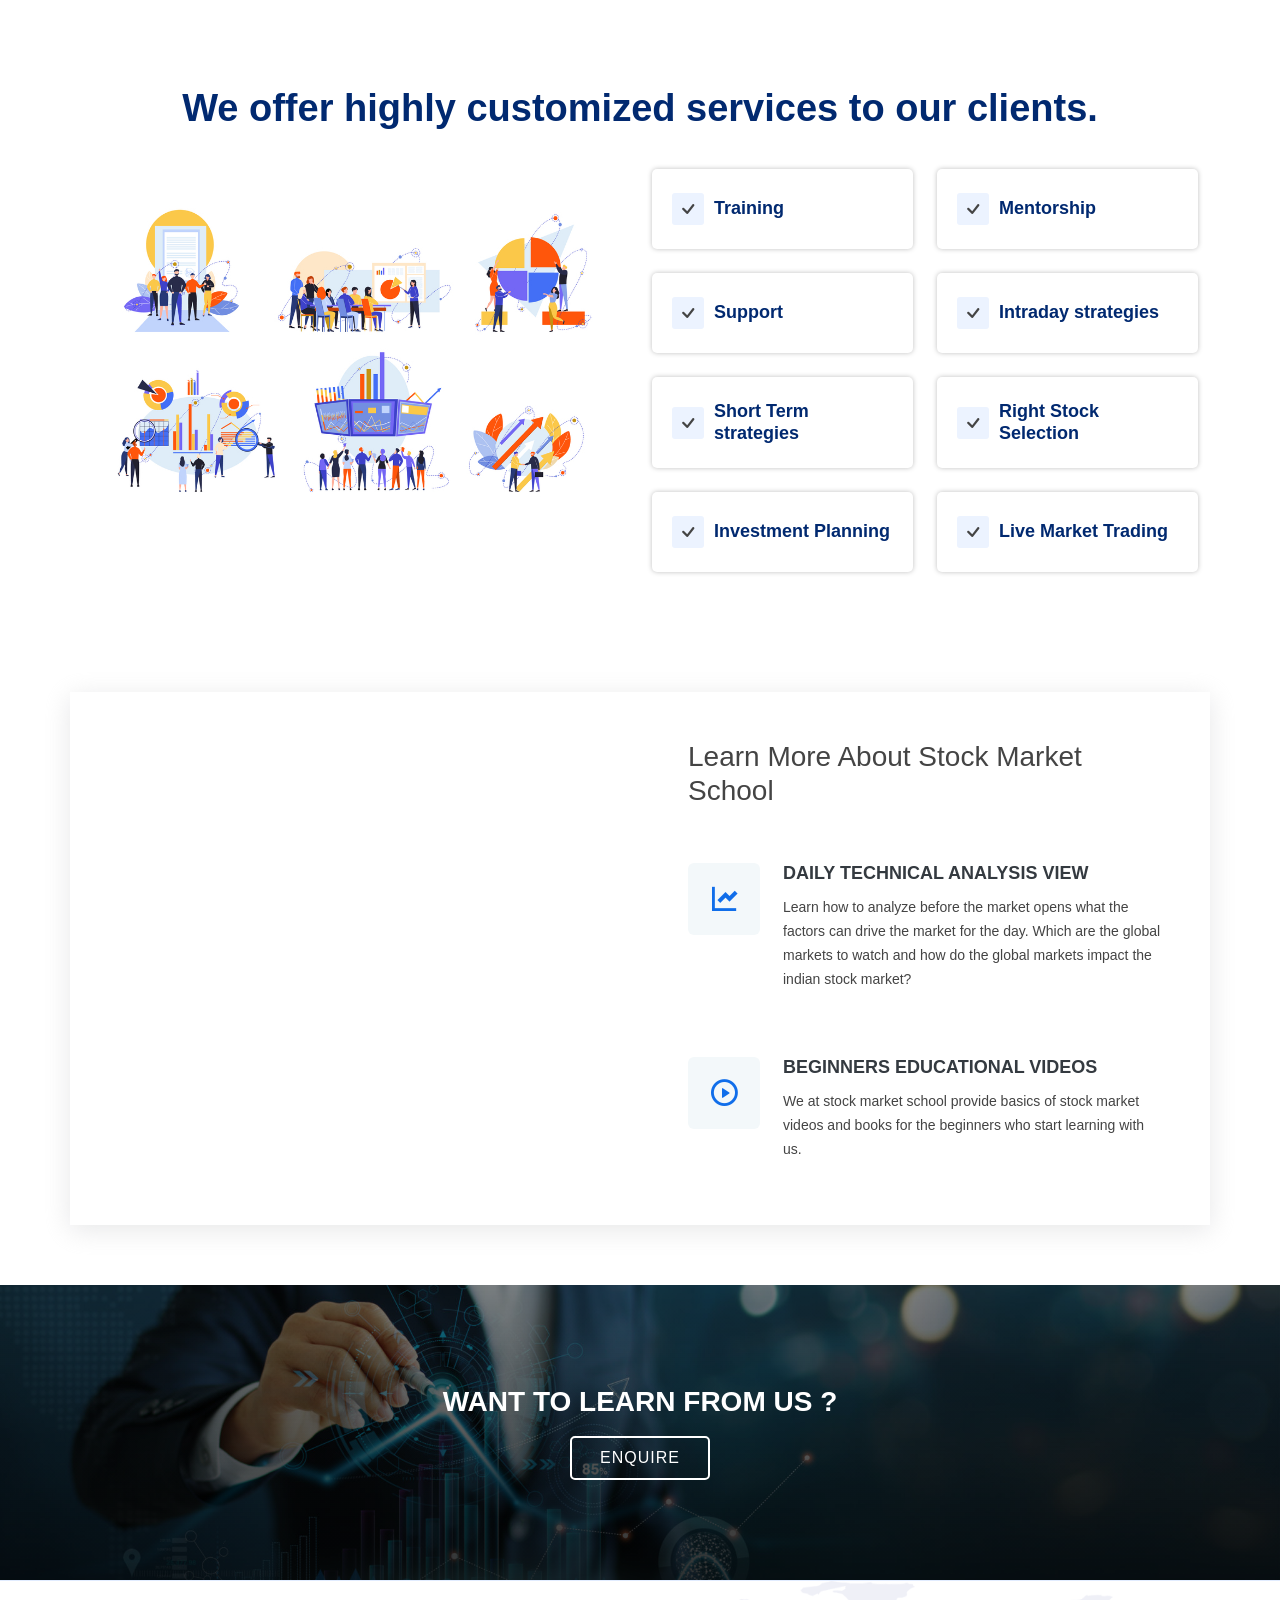
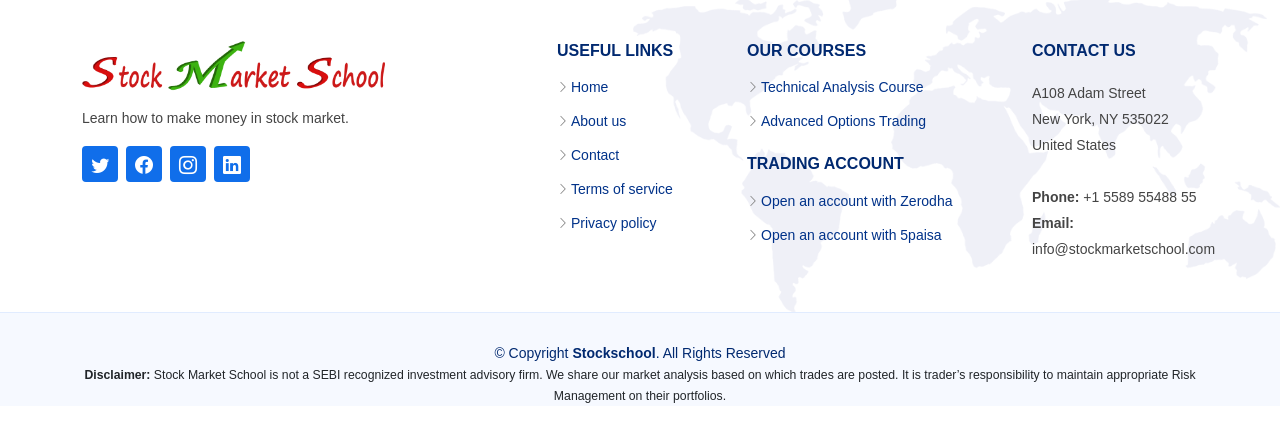
==== commit 55fe2b2e: "link" ====
--- a/index.html
+++ b/index.html
@@ -410,13 +410,13 @@
           <li class="dropdown"><a class="nav-link scrollto" href="" disabled tabindex="-1">Trading Account <i
                 class="bi bi-chevron-down"></i></a>
             <ul>
-              <li><a style="padding-right: 40px;" href="https://zerodha.com/?c=FX9409&s=CONSOLE"><img
+              <li><a style="padding-right: 40px;" href="https://zerodha.com/?c=FX9409&s=CONSOLE" target="_blank"><img
                     src="assets/img/nav-icons/footer-zerodha.png" class="img-responsive img-thumbnail"
                     style="height: 30px;width: 30px;" alt="" srcset=""> Open an
                   account with Zerodha </a>
               </li>
               <li><a style="padding-right: 40px;"
-                  href="https://www.5paisa.com/open-demat-account/?referralcode=57130872"><img
+                  href="https://www.5paisa.com/open-demat-account/?referralcode=57130872" target="_blank"><img
                     src="assets/img/nav-icons/footer-5paisa.png" class="img-responsive img-thumbnail"
                     style="height: 30px;width: 30px;" alt="" srcset="">Open an account with
                   5paisa</a>
@@ -924,9 +924,9 @@
             </ul>
             <h4 class="mt-3">Trading Account</h4>
             <ul>
-              <li><i class="bi bi-chevron-right"></i> <a href="https://zerodha.com/?c=FX9409&s=CONSOLE">Open an
+              <li><i class="bi bi-chevron-right"></i> <a href="https://zerodha.com/?c=FX9409&s=CONSOLE" target="_blank">Open an
                 account with Zerodha</a></li>
-              <li><i class="bi bi-chevron-right"></i> <a href="https://www.5paisa.com/open-demat-account/?referralcode=57130872">Open an account with
+              <li><i class="bi bi-chevron-right"></i> <a href="https://www.5paisa.com/open-demat-account/?referralcode=57130872" target="_blank">Open an account with
                 5paisa</a></li>
 
             </ul>
--- a/assets/css/style.css
+++ b/assets/css/style.css
@@ -6,8 +6,8 @@
 }
 
 body {
-  /* font-family: "Open Sans", sans-serif; */
-  font-family: "Nunito", sans-serif !important;
+  font-family: "Open Sans", sans-serif;
+  /* font-family: "Nunito", sans-serif !important; */
   color: #444444;
 }
 
@@ -45,7 +45,8 @@
 h4,
 h5,
 h6 {
-  font-family: "Nunito", sans-serif;
+  /* font-family: "Nunito", sans-serif; */
+  font-family: 'Open Sans', sans-serif;
 }
 
 /*-------------------------------------------------------------
@@ -1521,6 +1522,7 @@
   font-weight: 700;
   position: relative;
   padding-bottom: 10px;
+  font-family: 'Open Sans', sans-serif !important;
 }
 
 .course-details h3:before {
@@ -1607,7 +1609,7 @@
 
 .cource-details-tabs .details h3 {
   font-size: 26px;
-  font-weight: 600;
+  /* font-weight: 600; */
   margin-bottom: 20px;
   color: #37423b;
 }
@@ -1654,66 +1656,6 @@
   color: #003f67;
 }
 
-.cource-details-tabs {
-  overflow: hidden;
-  padding-top: 0;
-}
-
-.cource-details-tabs .nav-tabs {
-  border: 0;
-}
-
-.cource-details-tabs .nav-link {
-  border: 0;
-  padding: 12px 15px 12px 0;
-  transition: 0.3s;
-  color: #37423b;
-  border-radius: 0;
-  border-right: 2px solid #e2e7e4;
-  font-weight: 600;
-  font-size: 15px;
-}
-
-.cource-details-tabs .nav-link:hover {
-  color: #0a58ca;
-}
-
-.cource-details-tabs .nav-link.active {
-  color: #0a58ca;
-  border-color: #0a58ca;
-}
-
-.cource-details-tabs .tab-pane.active {
-  -webkit-animation: fadeIn 0.5s ease-out;
-  animation: fadeIn 0.5s ease-out;
-}
-
-.cource-details-tabs .details h3 {
-  font-size: 26px;
-  font-weight: 600;
-  margin-bottom: 20px;
-  color: #37423b;
-}
-
-.cource-details-tabs .details p {
-  color: #777777;
-}
-
-.cource-details-tabs .details p:last-child {
-  margin-bottom: 0;
-}
-
-@media (max-width: 992px) {
-  .cource-details-tabs .nav-link {
-    border: 0;
-    padding: 15px;
-  }
-
-  .cource-details-tabs .nav-link.active {
-    color: #fff;
-    background: #0a58ca;
-  }
-}
 
 .breadcrumbs {
 
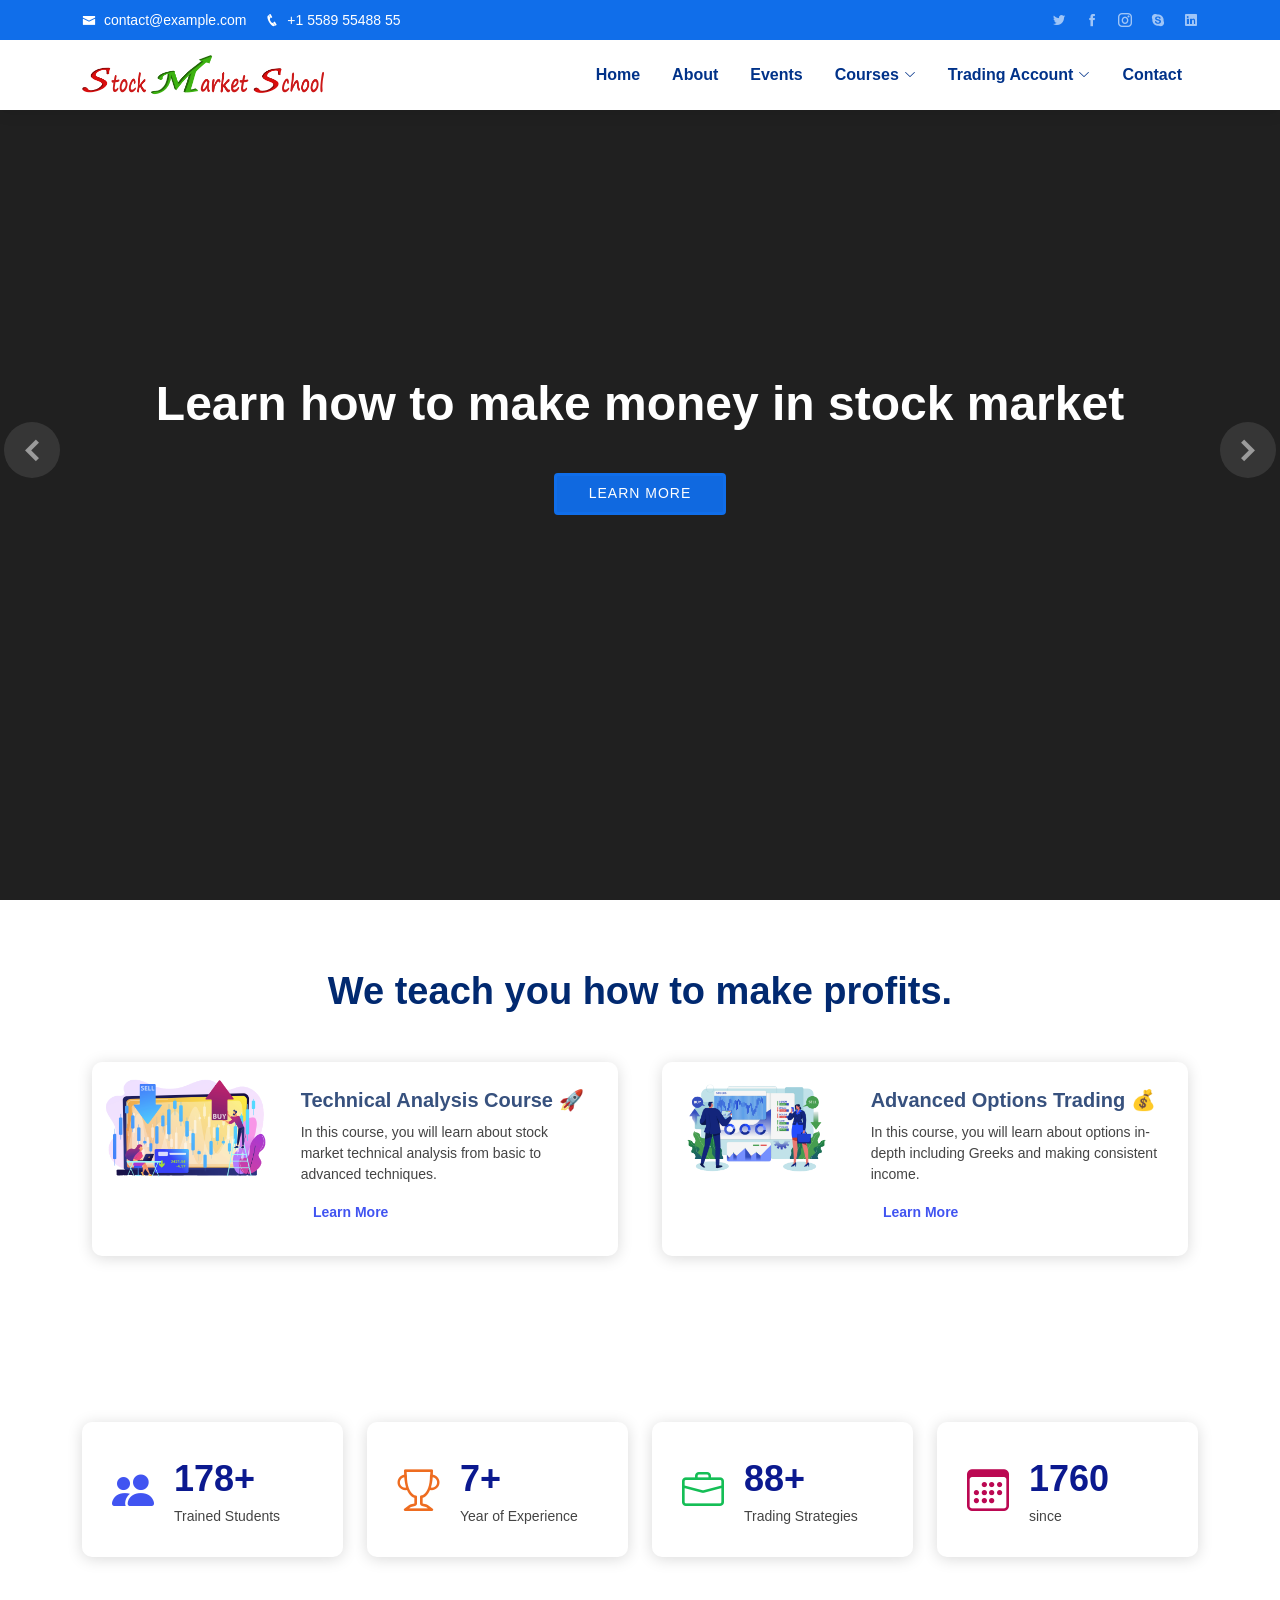
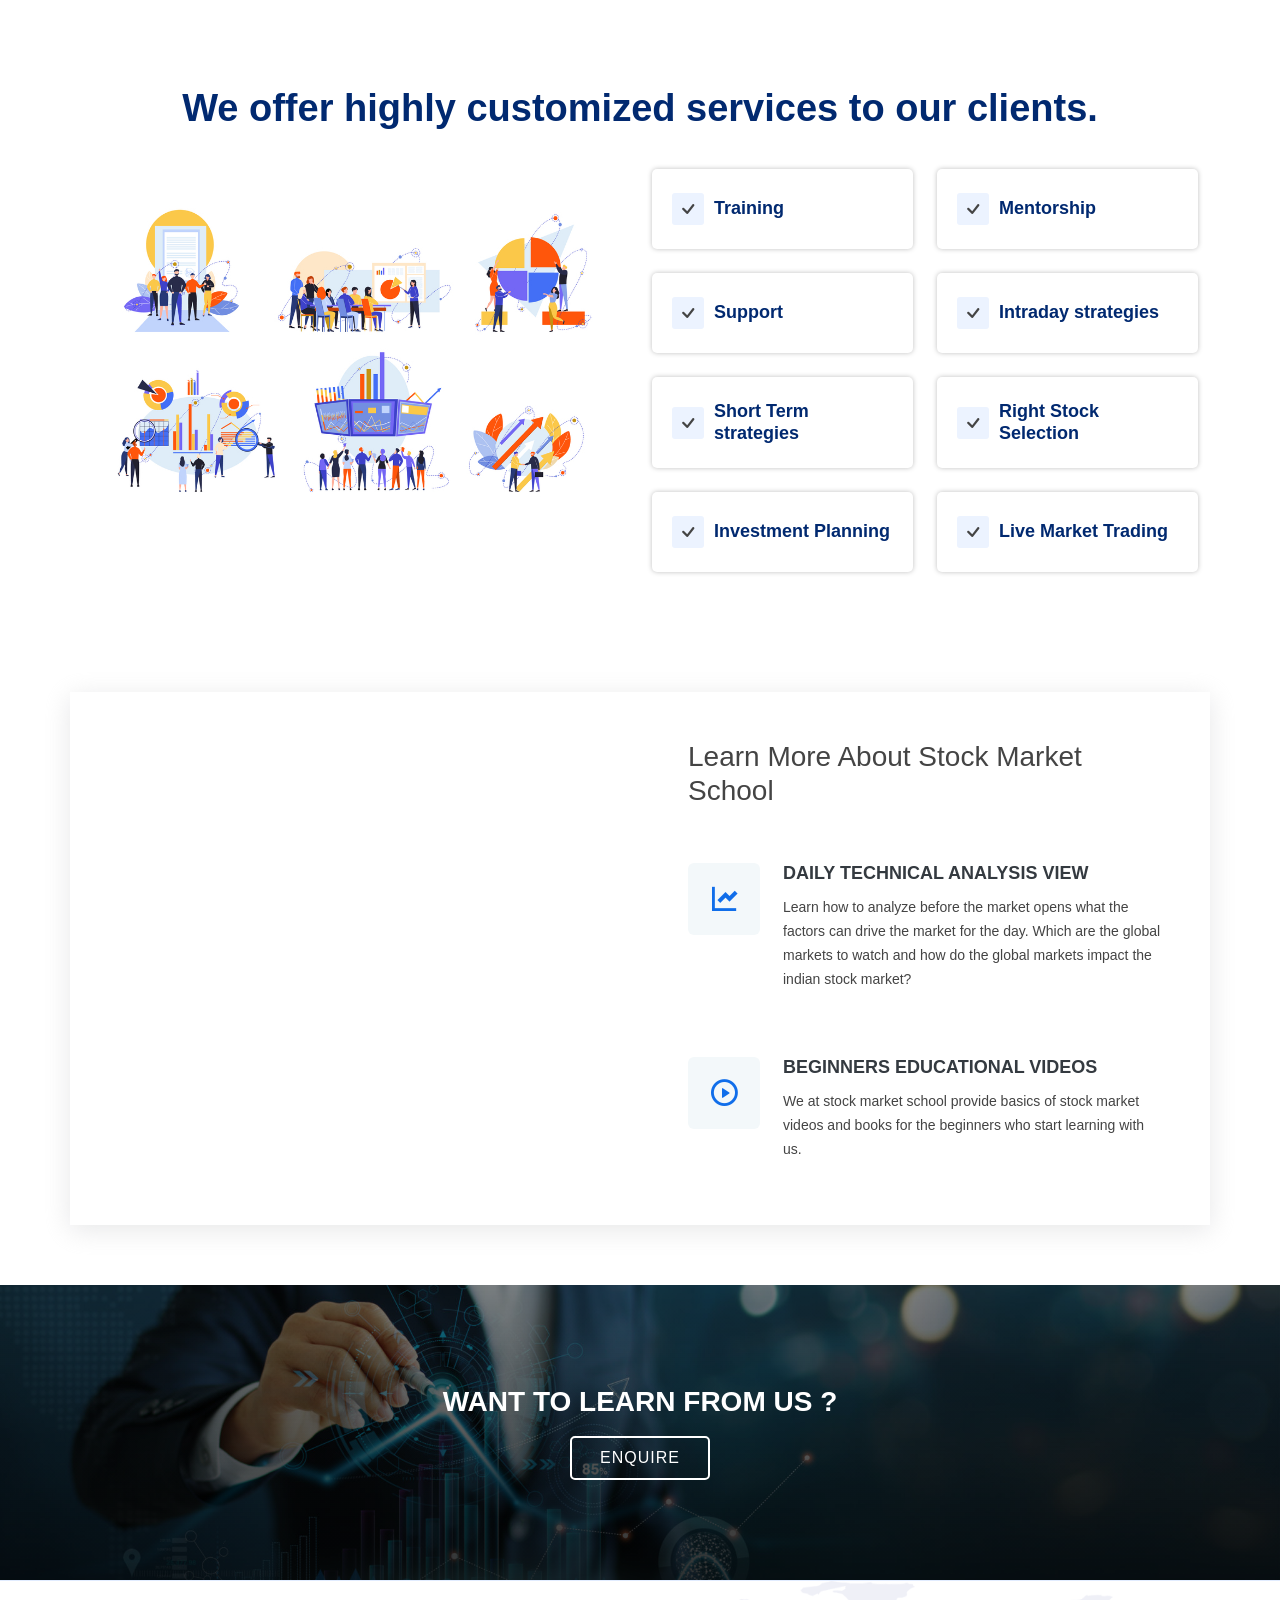
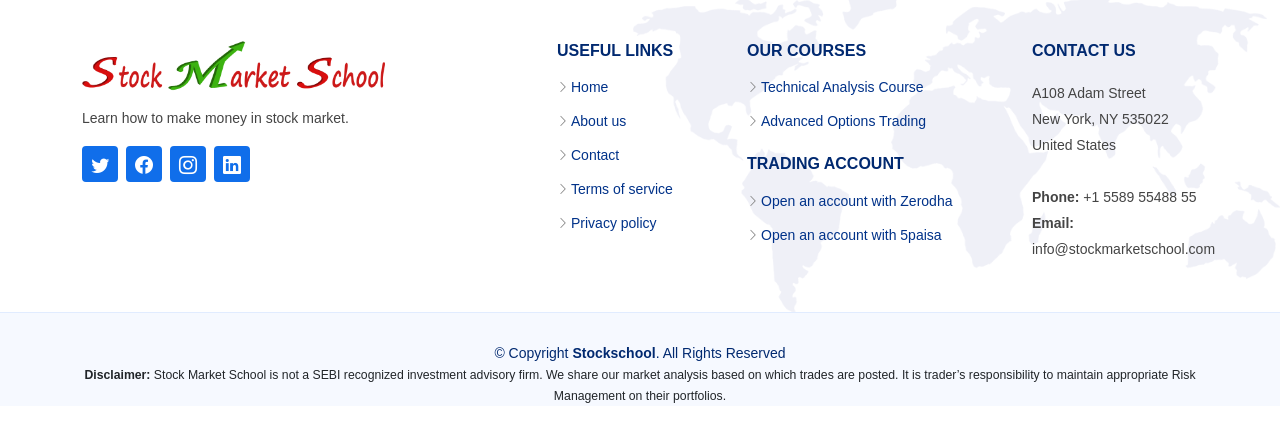
==== commit 94e40656: "course modal connected with sheet" ====
--- a/index.html
+++ b/index.html
@@ -311,7 +311,7 @@
                               <option value="Dr">Dr</option>
                             </select>
                             <input type="text" class="form-control validate modal-form" id="name" name="name"
-                              placeholder="Full Name" required aria-describedby="title">
+                              placeholder="Full Name" required aria-describedby="title" required>
                           </div>
                         </div>
                       </div>
@@ -330,7 +330,7 @@
                       <div class="form-group space">
                         <i class="fas fa-comment-alt text-primary"></i> <label for="message">Message</label>
                         <textarea name="message" id="message" class="form-control modal-form" placeholder="Message"
-                          aria-describedby="helpId"></textarea>
+                          aria-describedby="helpId" required></textarea>
                       </div>
                       <div class="form-group  d-flex flex-row justify-content-center">
                         <p class="custom-note"><small>By clicking submit I agree to our all the <a href="#">Terms and
@@ -410,13 +410,13 @@
           <li class="dropdown"><a class="nav-link scrollto" href="" disabled tabindex="-1">Trading Account <i
                 class="bi bi-chevron-down"></i></a>
             <ul>
-              <li><a style="padding-right: 40px;" href="https://zerodha.com/?c=FX9409&s=CONSOLE" target="_blank"><img
+              <li><a style="padding-right: 40px;" href="https://zerodha.com/?c=FX9409&s=CONSOLE"><img
                     src="assets/img/nav-icons/footer-zerodha.png" class="img-responsive img-thumbnail"
                     style="height: 30px;width: 30px;" alt="" srcset=""> Open an
                   account with Zerodha </a>
               </li>
               <li><a style="padding-right: 40px;"
-                  href="https://www.5paisa.com/open-demat-account/?referralcode=57130872" target="_blank"><img
+                  href="https://www.5paisa.com/open-demat-account/?referralcode=57130872"><img
                     src="assets/img/nav-icons/footer-5paisa.png" class="img-responsive img-thumbnail"
                     style="height: 30px;width: 30px;" alt="" srcset="">Open an account with
                   5paisa</a>
@@ -924,9 +924,9 @@
             </ul>
             <h4 class="mt-3">Trading Account</h4>
             <ul>
-              <li><i class="bi bi-chevron-right"></i> <a href="https://zerodha.com/?c=FX9409&s=CONSOLE" target="_blank">Open an
+              <li><i class="bi bi-chevron-right"></i> <a href="https://zerodha.com/?c=FX9409&s=CONSOLE">Open an
                 account with Zerodha</a></li>
-              <li><i class="bi bi-chevron-right"></i> <a href="https://www.5paisa.com/open-demat-account/?referralcode=57130872" target="_blank">Open an account with
+              <li><i class="bi bi-chevron-right"></i> <a href="https://www.5paisa.com/open-demat-account/?referralcode=57130872">Open an account with
                 5paisa</a></li>
 
             </ul>
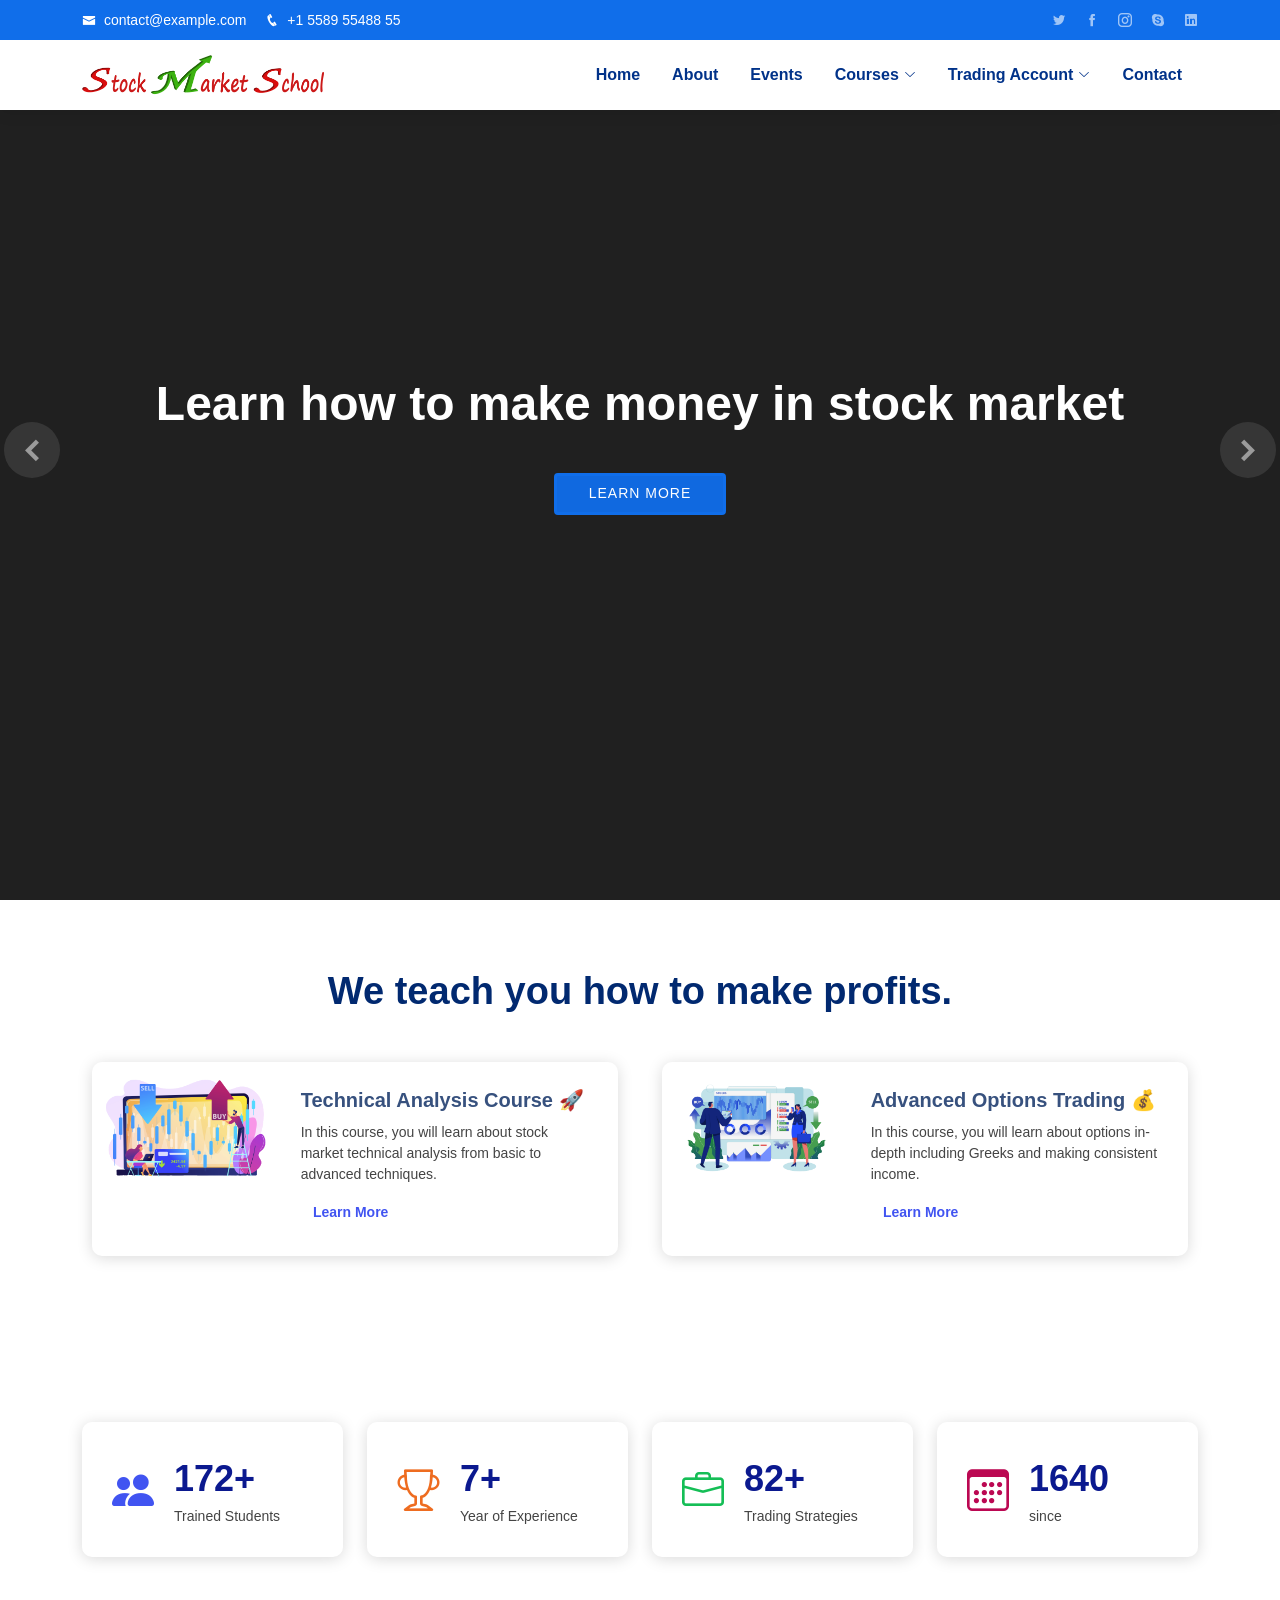
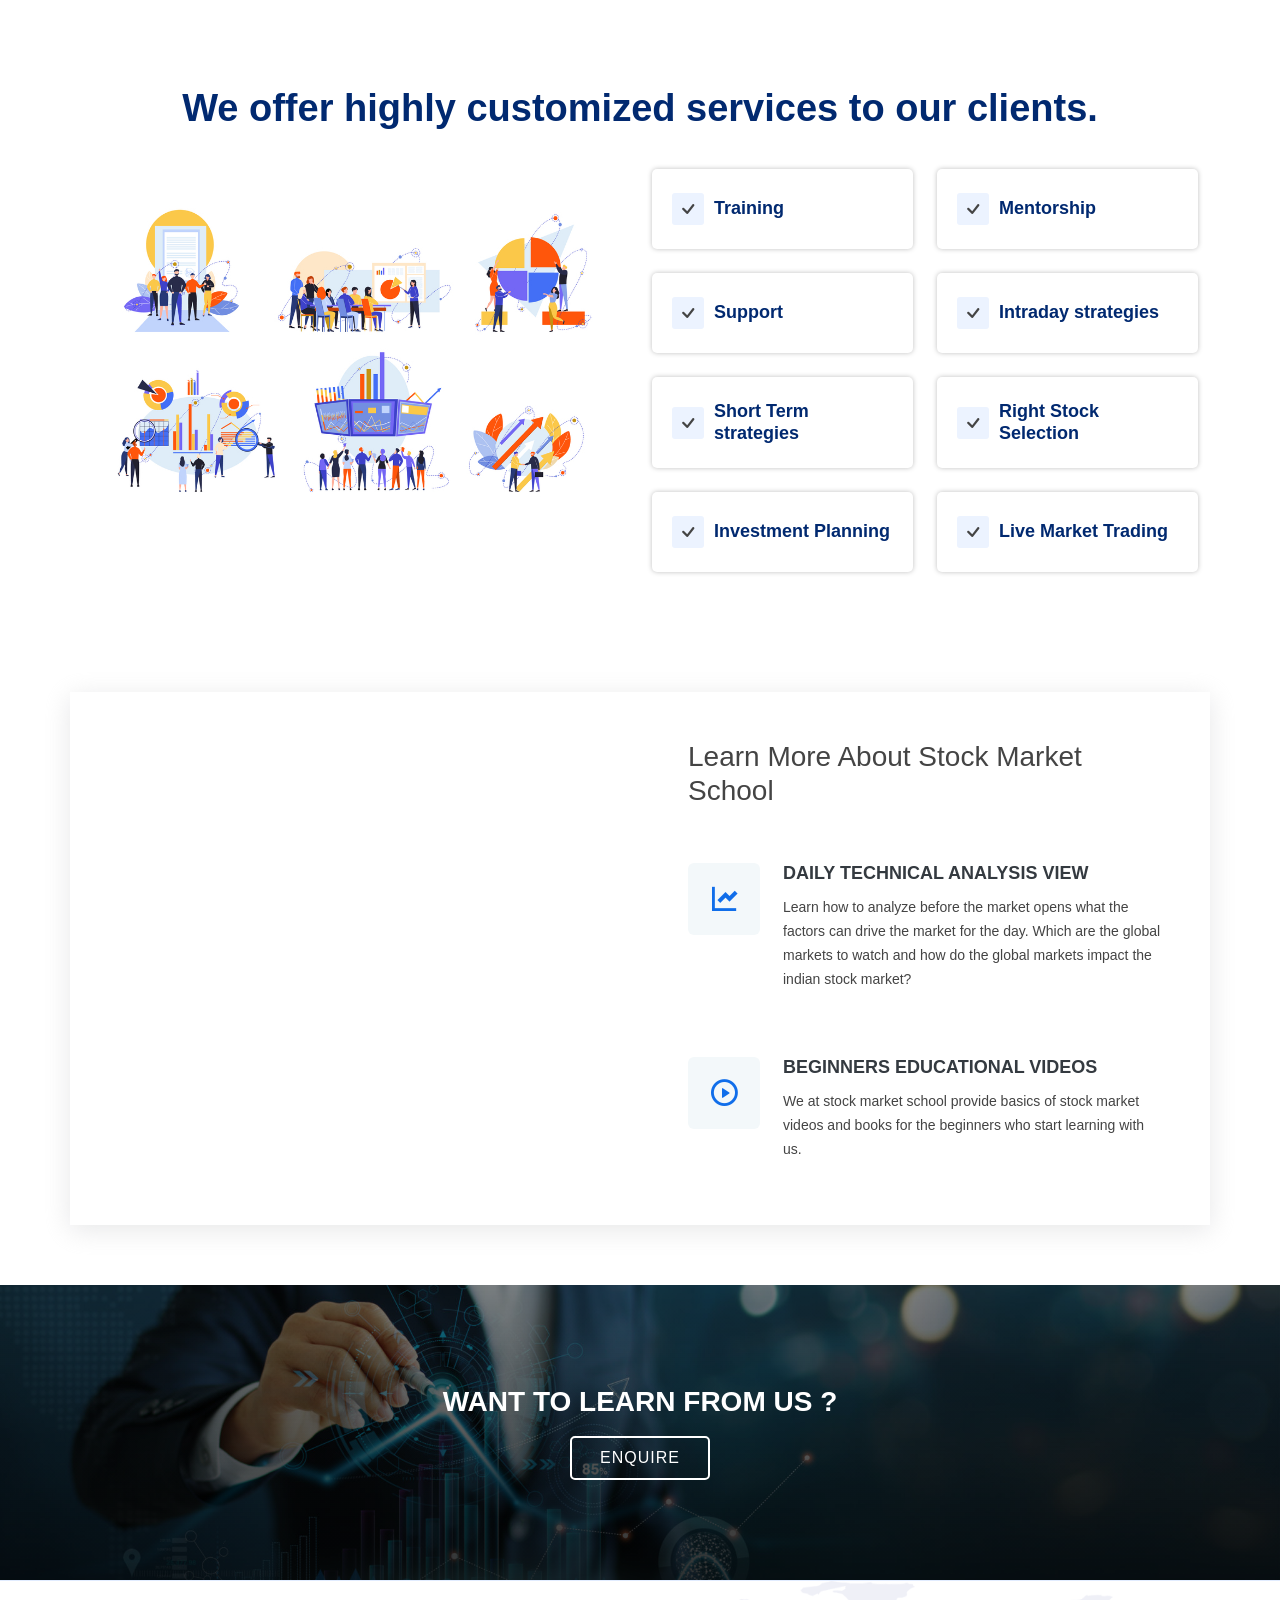
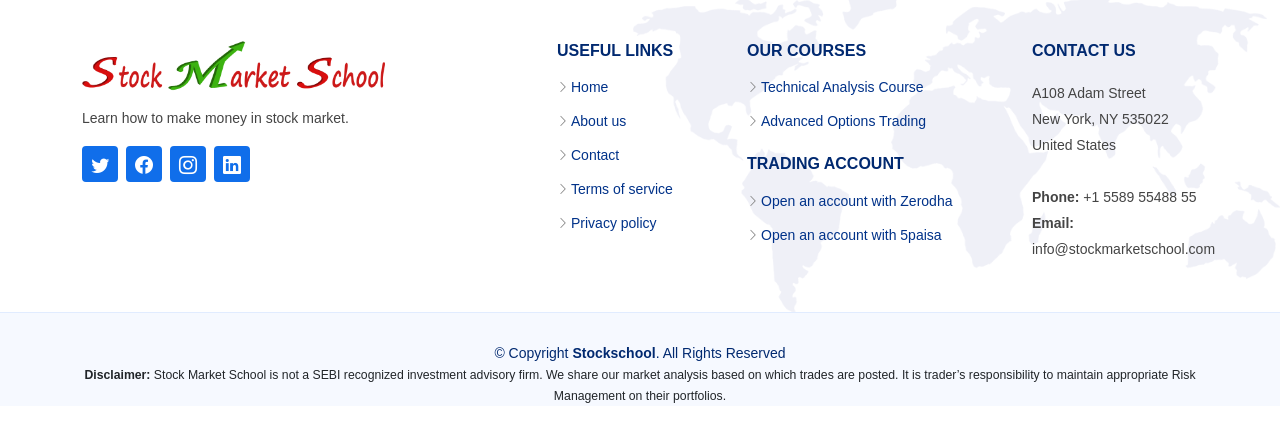
==== commit 17829a8d: "Merge branch 'master' into backend" ====
--- a/index.html
+++ b/index.html
@@ -410,13 +410,13 @@
           <li class="dropdown"><a class="nav-link scrollto" href="" disabled tabindex="-1">Trading Account <i
                 class="bi bi-chevron-down"></i></a>
             <ul>
-              <li><a style="padding-right: 40px;" href="https://zerodha.com/?c=FX9409&s=CONSOLE"><img
+              <li><a style="padding-right: 40px;" href="https://zerodha.com/?c=FX9409&s=CONSOLE" target="_blank"><img
                     src="assets/img/nav-icons/footer-zerodha.png" class="img-responsive img-thumbnail"
                     style="height: 30px;width: 30px;" alt="" srcset=""> Open an
                   account with Zerodha </a>
               </li>
               <li><a style="padding-right: 40px;"
-                  href="https://www.5paisa.com/open-demat-account/?referralcode=57130872"><img
+                  href="https://www.5paisa.com/open-demat-account/?referralcode=57130872" target="_blank"><img
                     src="assets/img/nav-icons/footer-5paisa.png" class="img-responsive img-thumbnail"
                     style="height: 30px;width: 30px;" alt="" srcset="">Open an account with
                   5paisa</a>
@@ -924,9 +924,9 @@
             </ul>
             <h4 class="mt-3">Trading Account</h4>
             <ul>
-              <li><i class="bi bi-chevron-right"></i> <a href="https://zerodha.com/?c=FX9409&s=CONSOLE">Open an
+              <li><i class="bi bi-chevron-right"></i> <a href="https://zerodha.com/?c=FX9409&s=CONSOLE" target="_blank">Open an
                 account with Zerodha</a></li>
-              <li><i class="bi bi-chevron-right"></i> <a href="https://www.5paisa.com/open-demat-account/?referralcode=57130872">Open an account with
+              <li><i class="bi bi-chevron-right"></i> <a href="https://www.5paisa.com/open-demat-account/?referralcode=57130872" target="_blank">Open an account with
                 5paisa</a></li>
 
             </ul>
